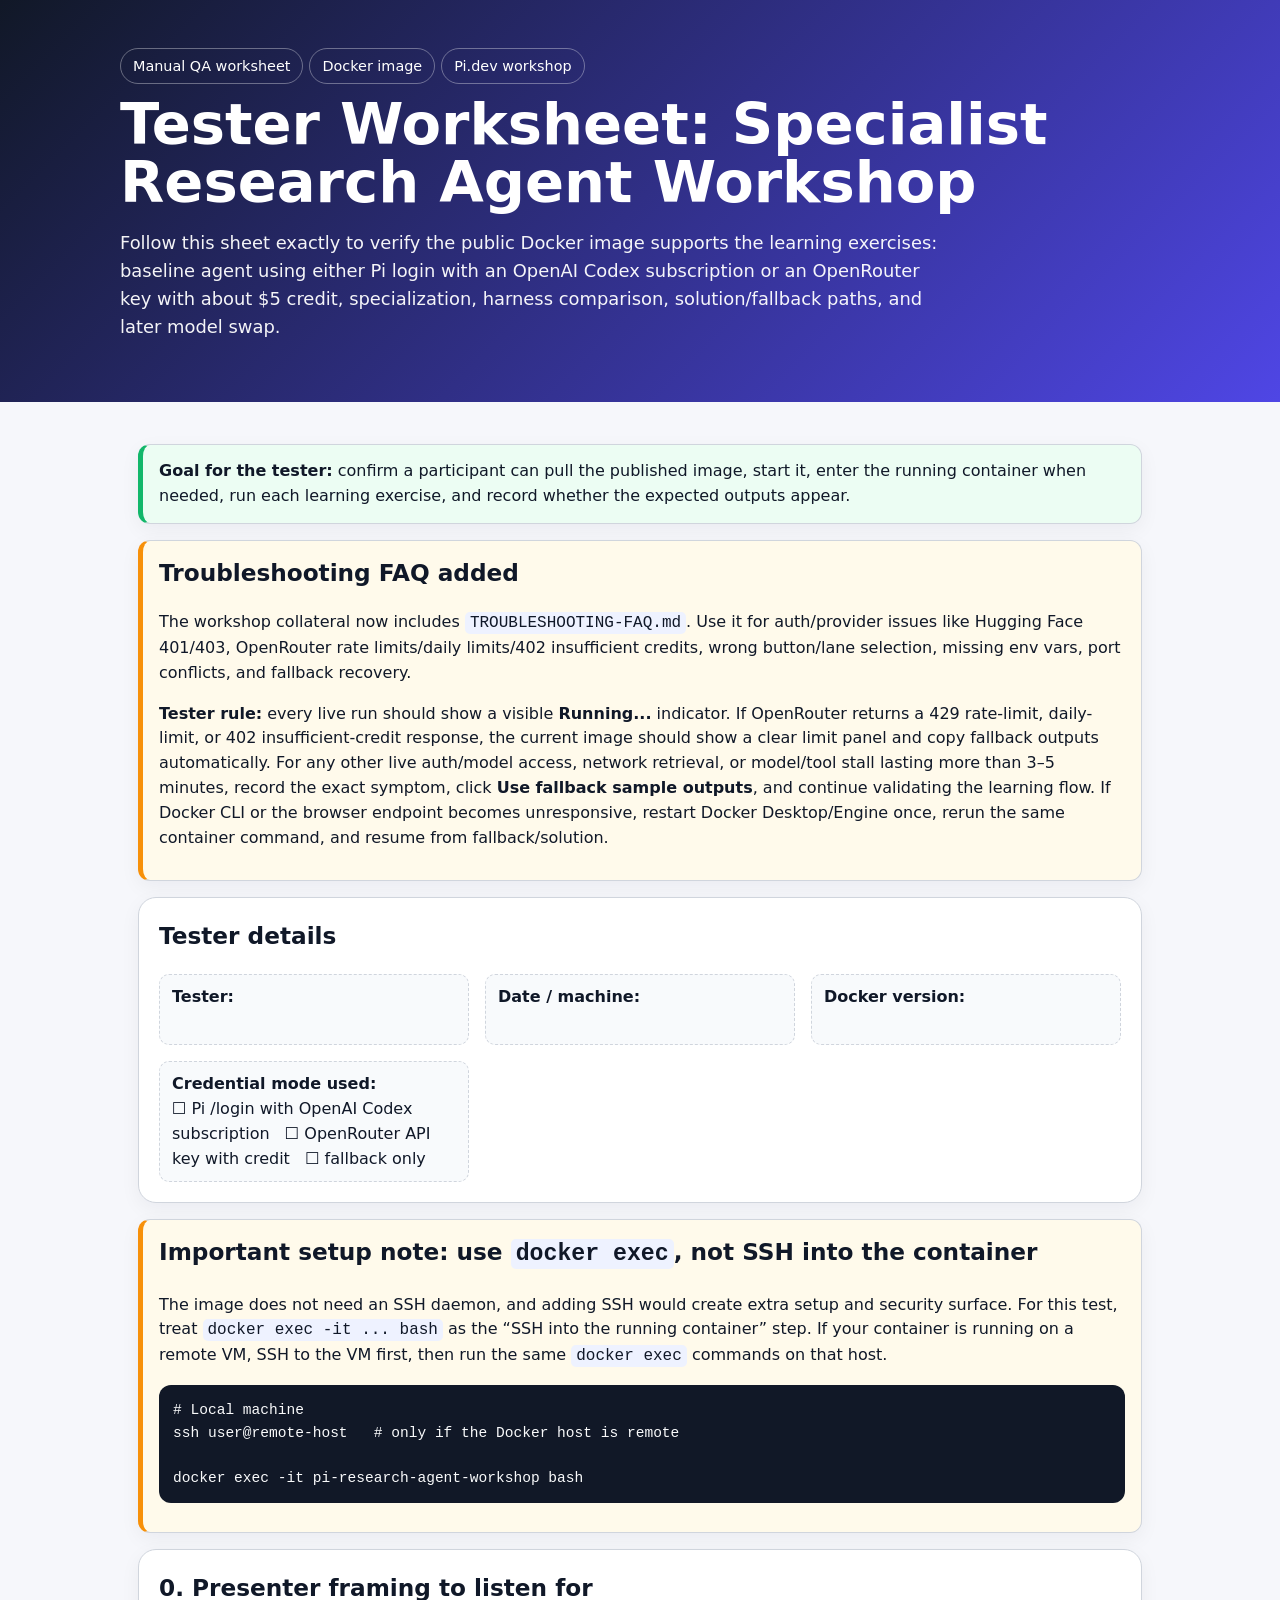
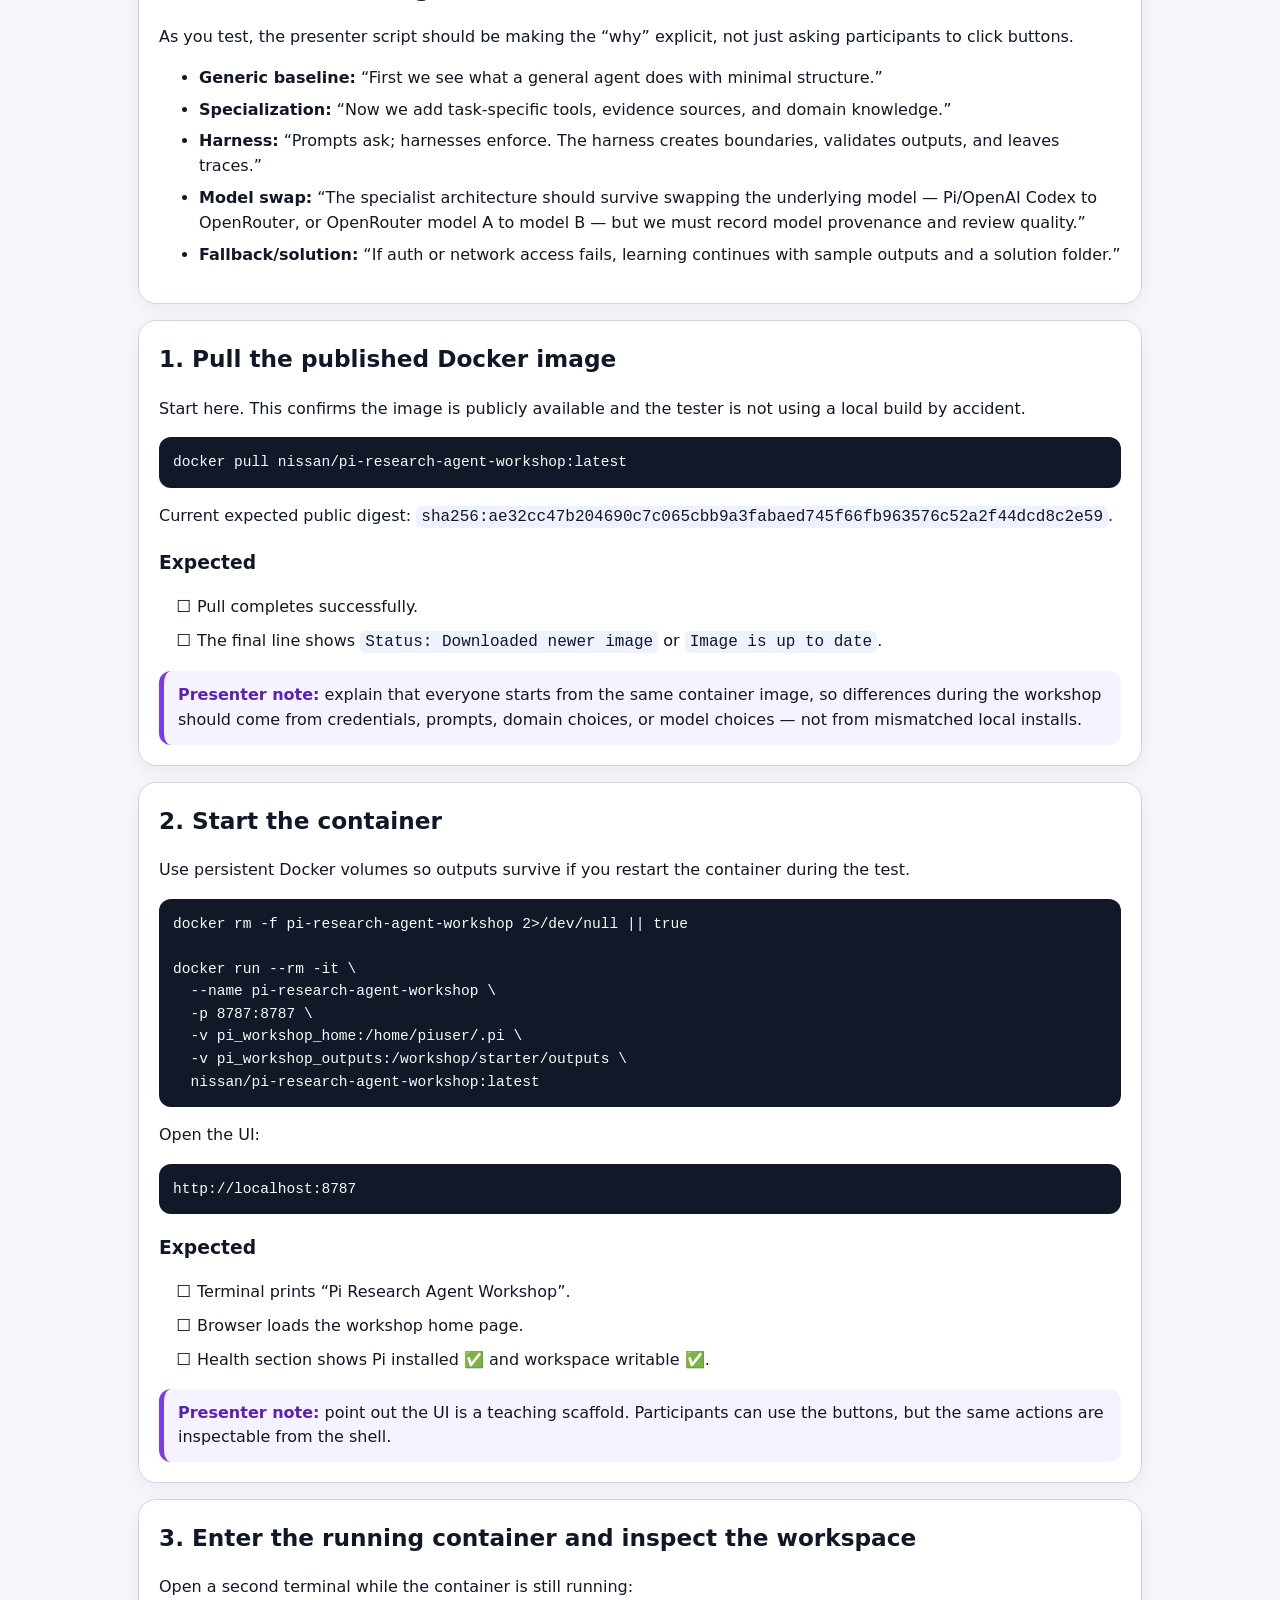
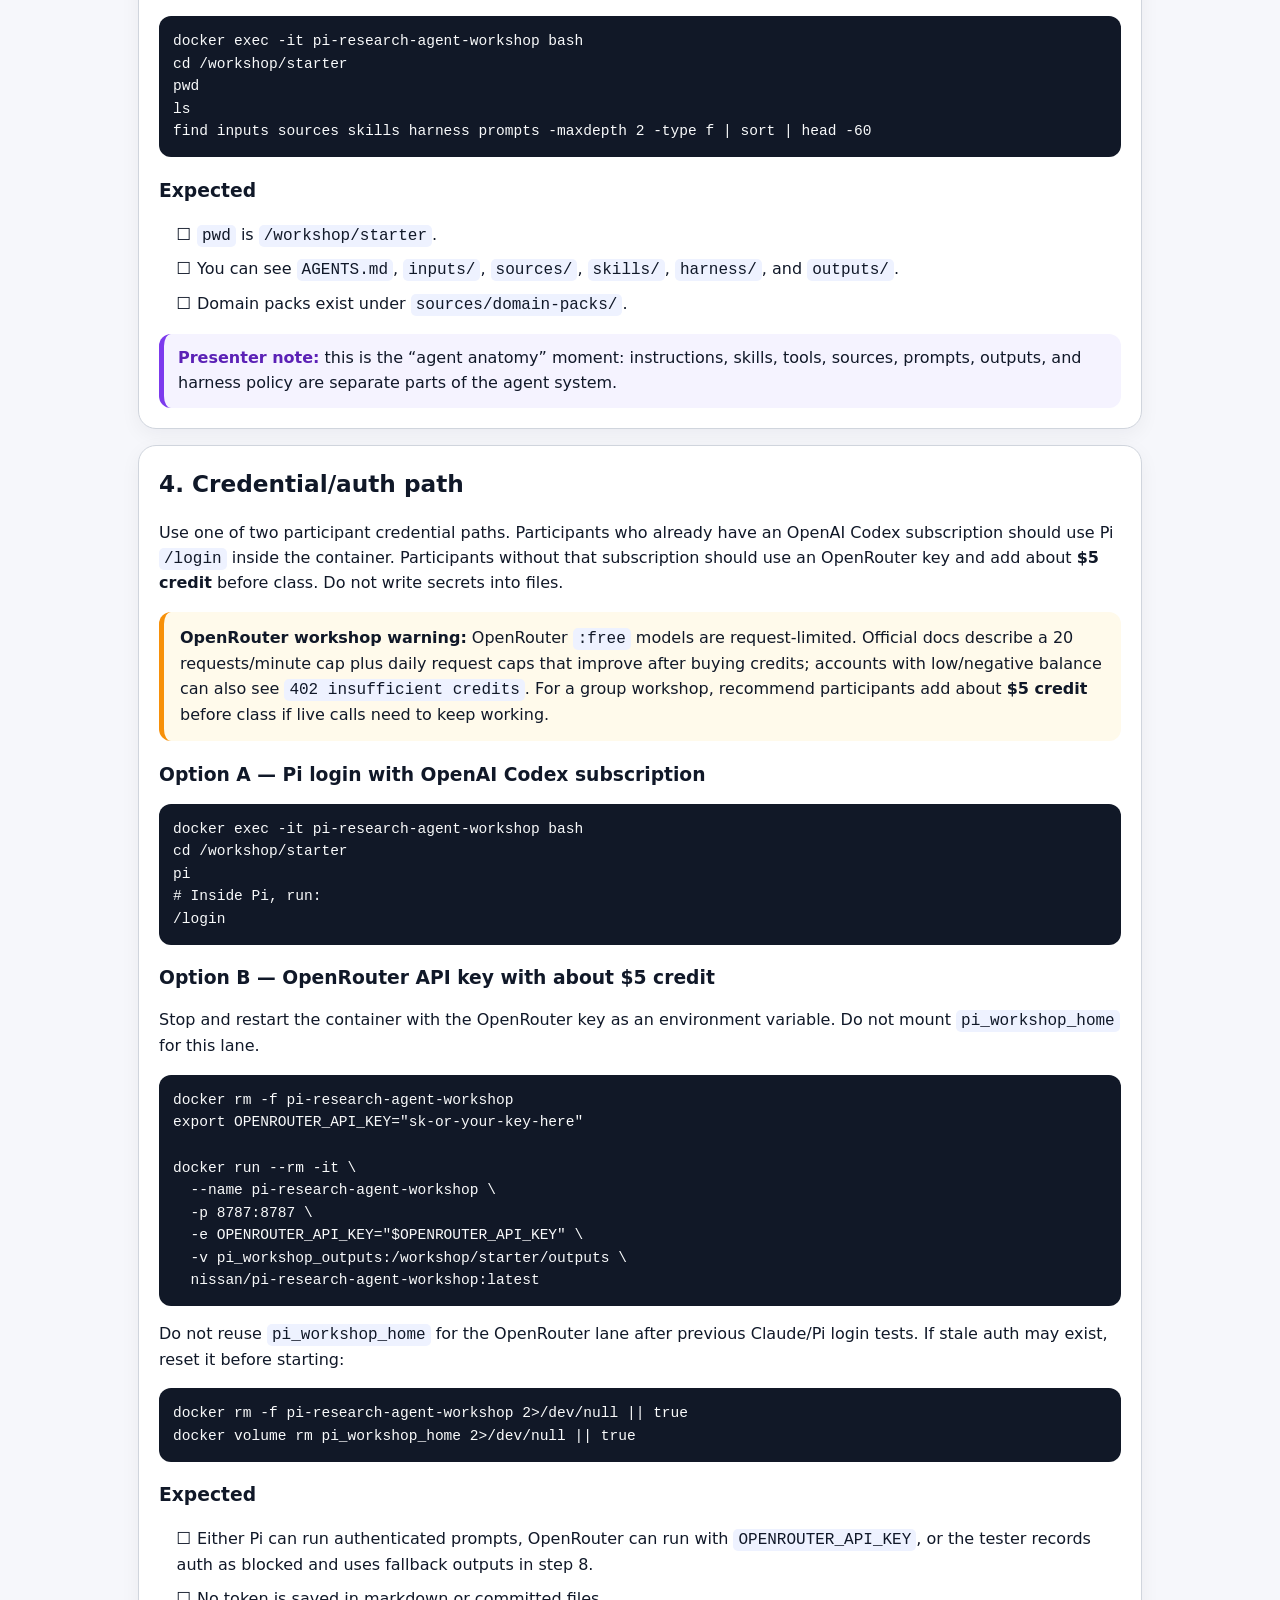
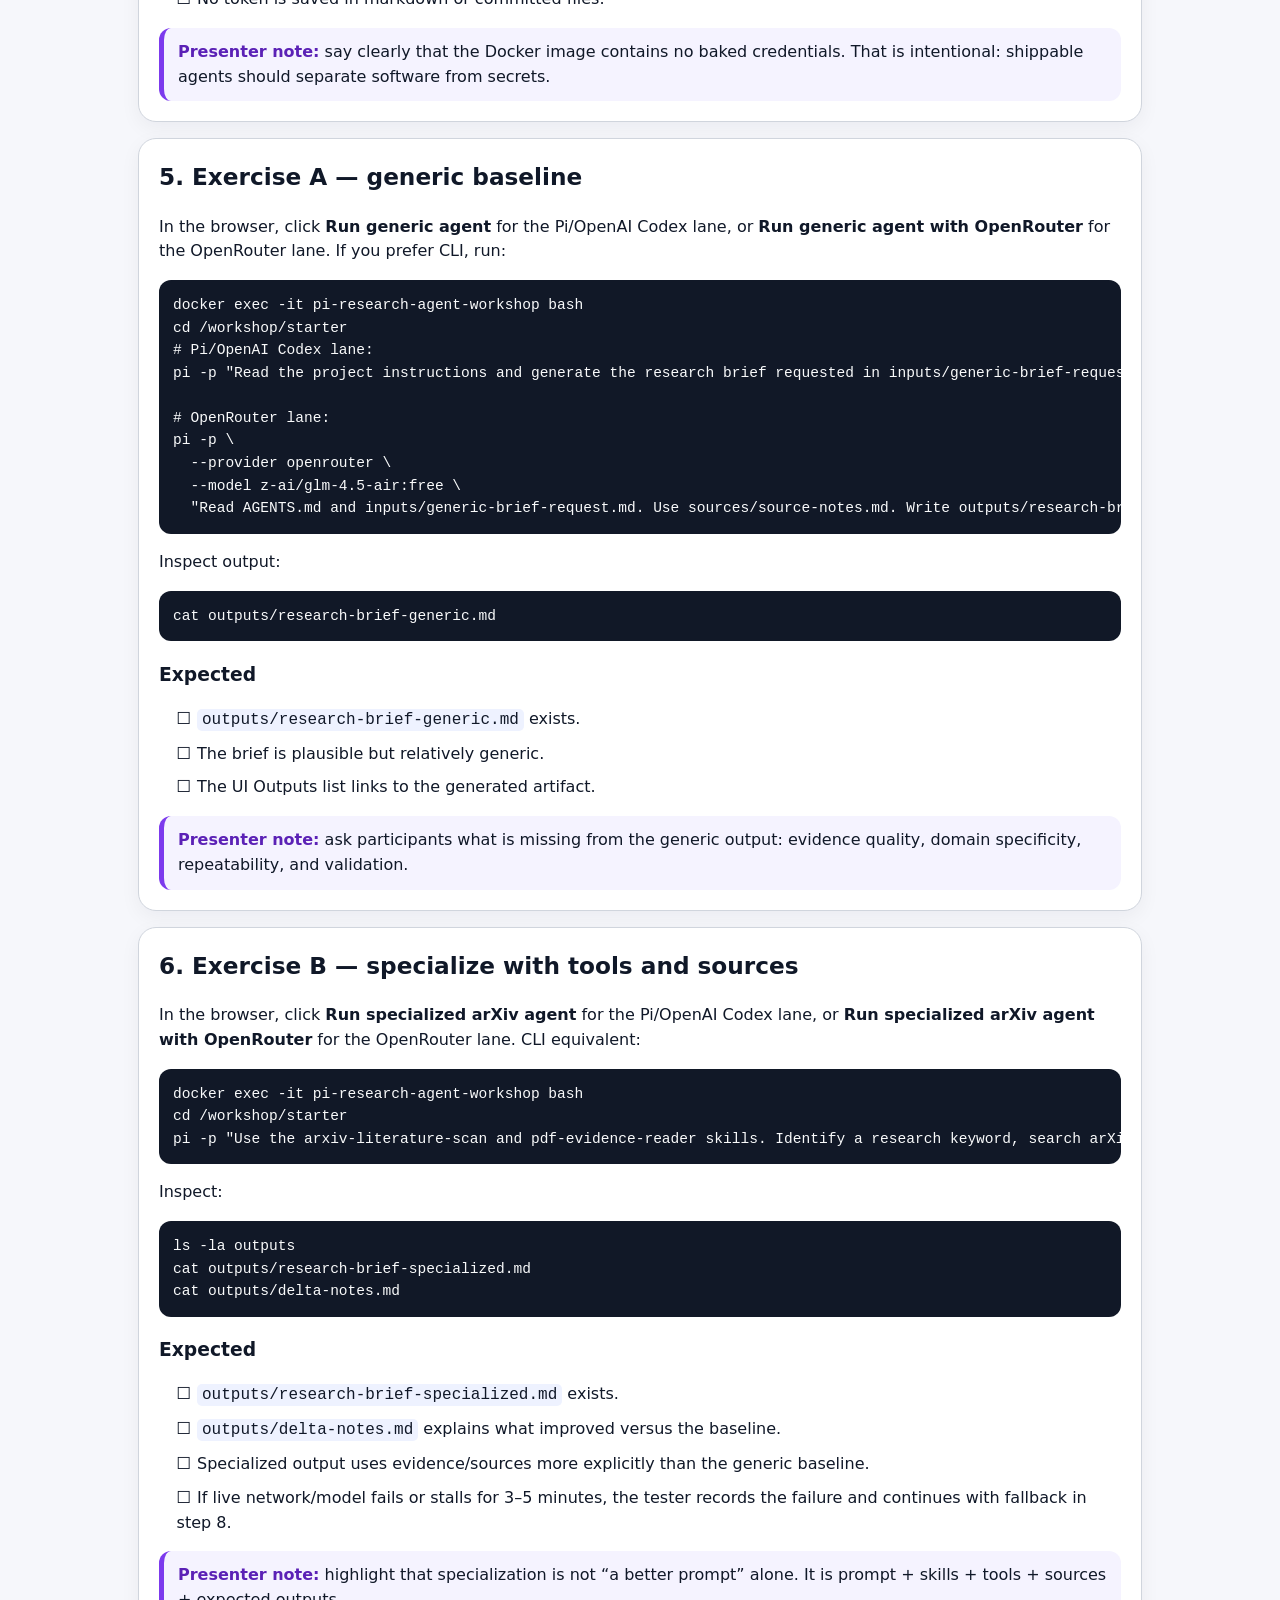
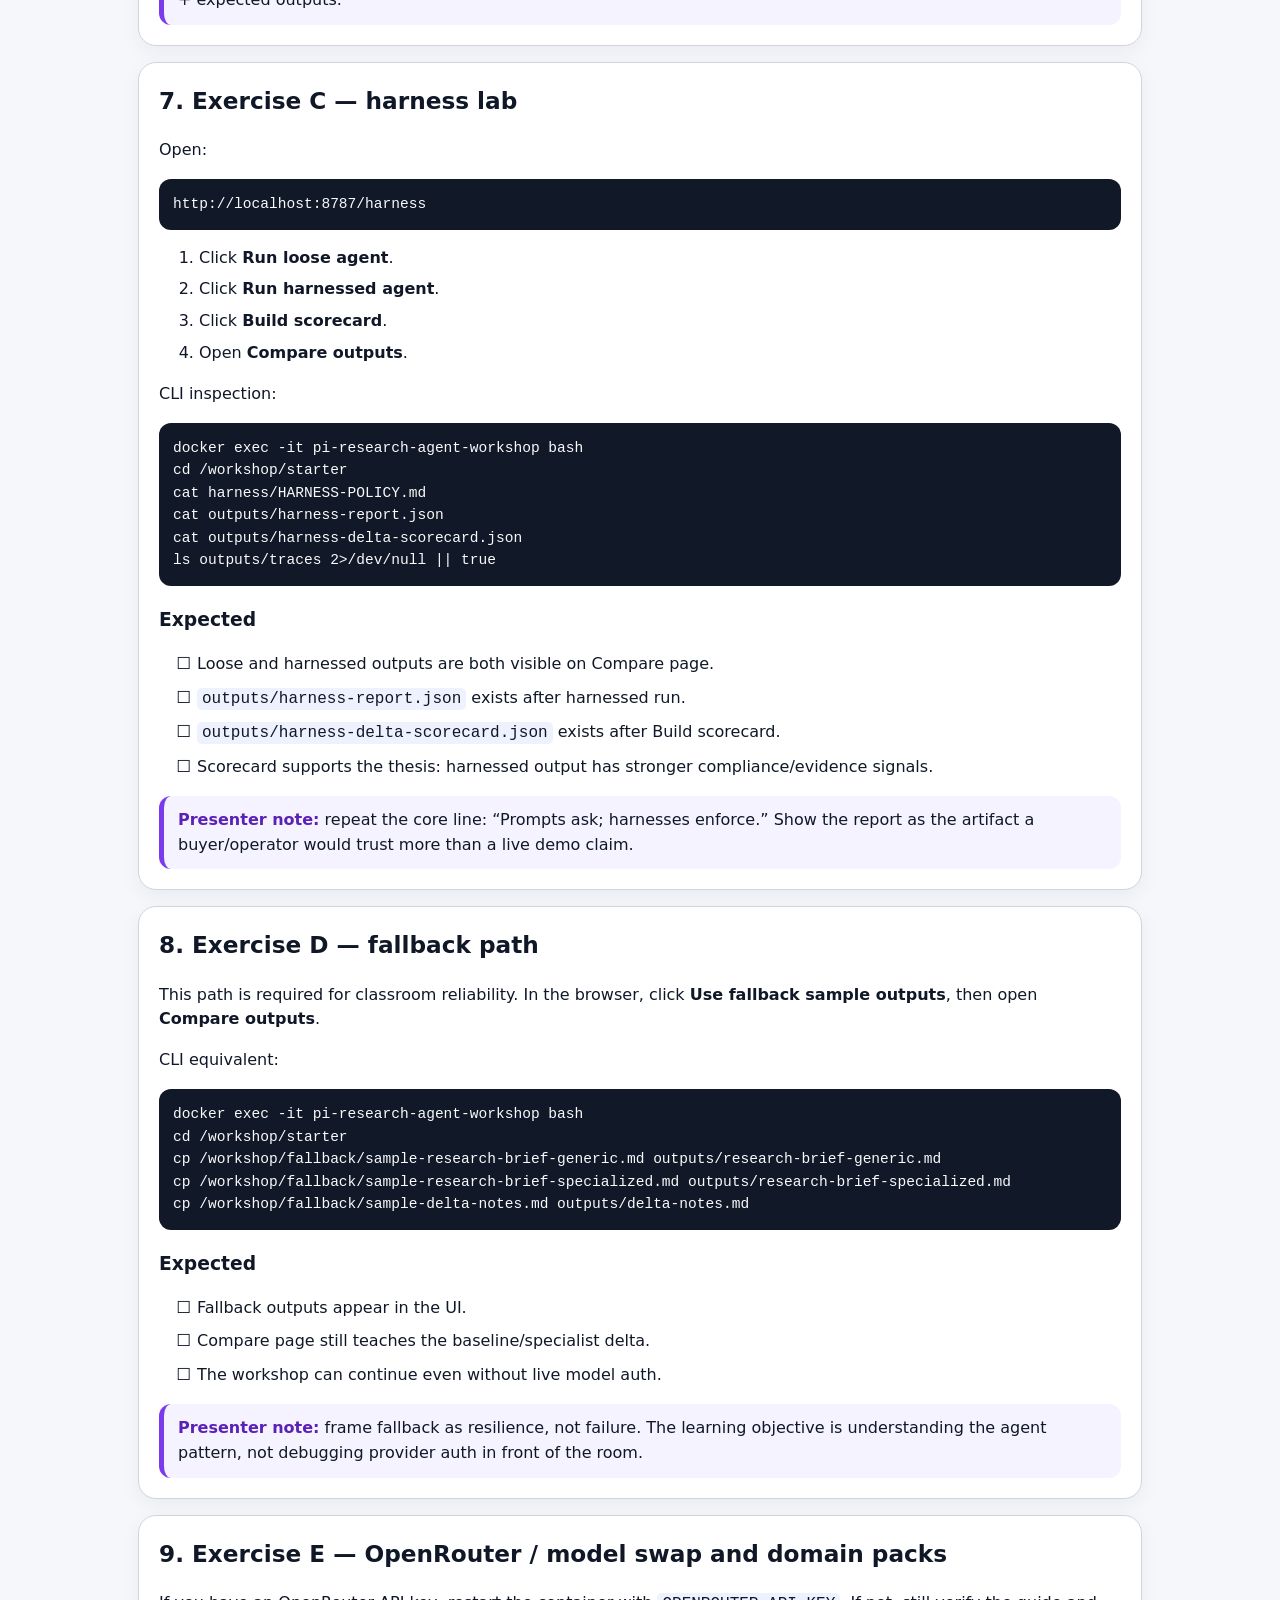
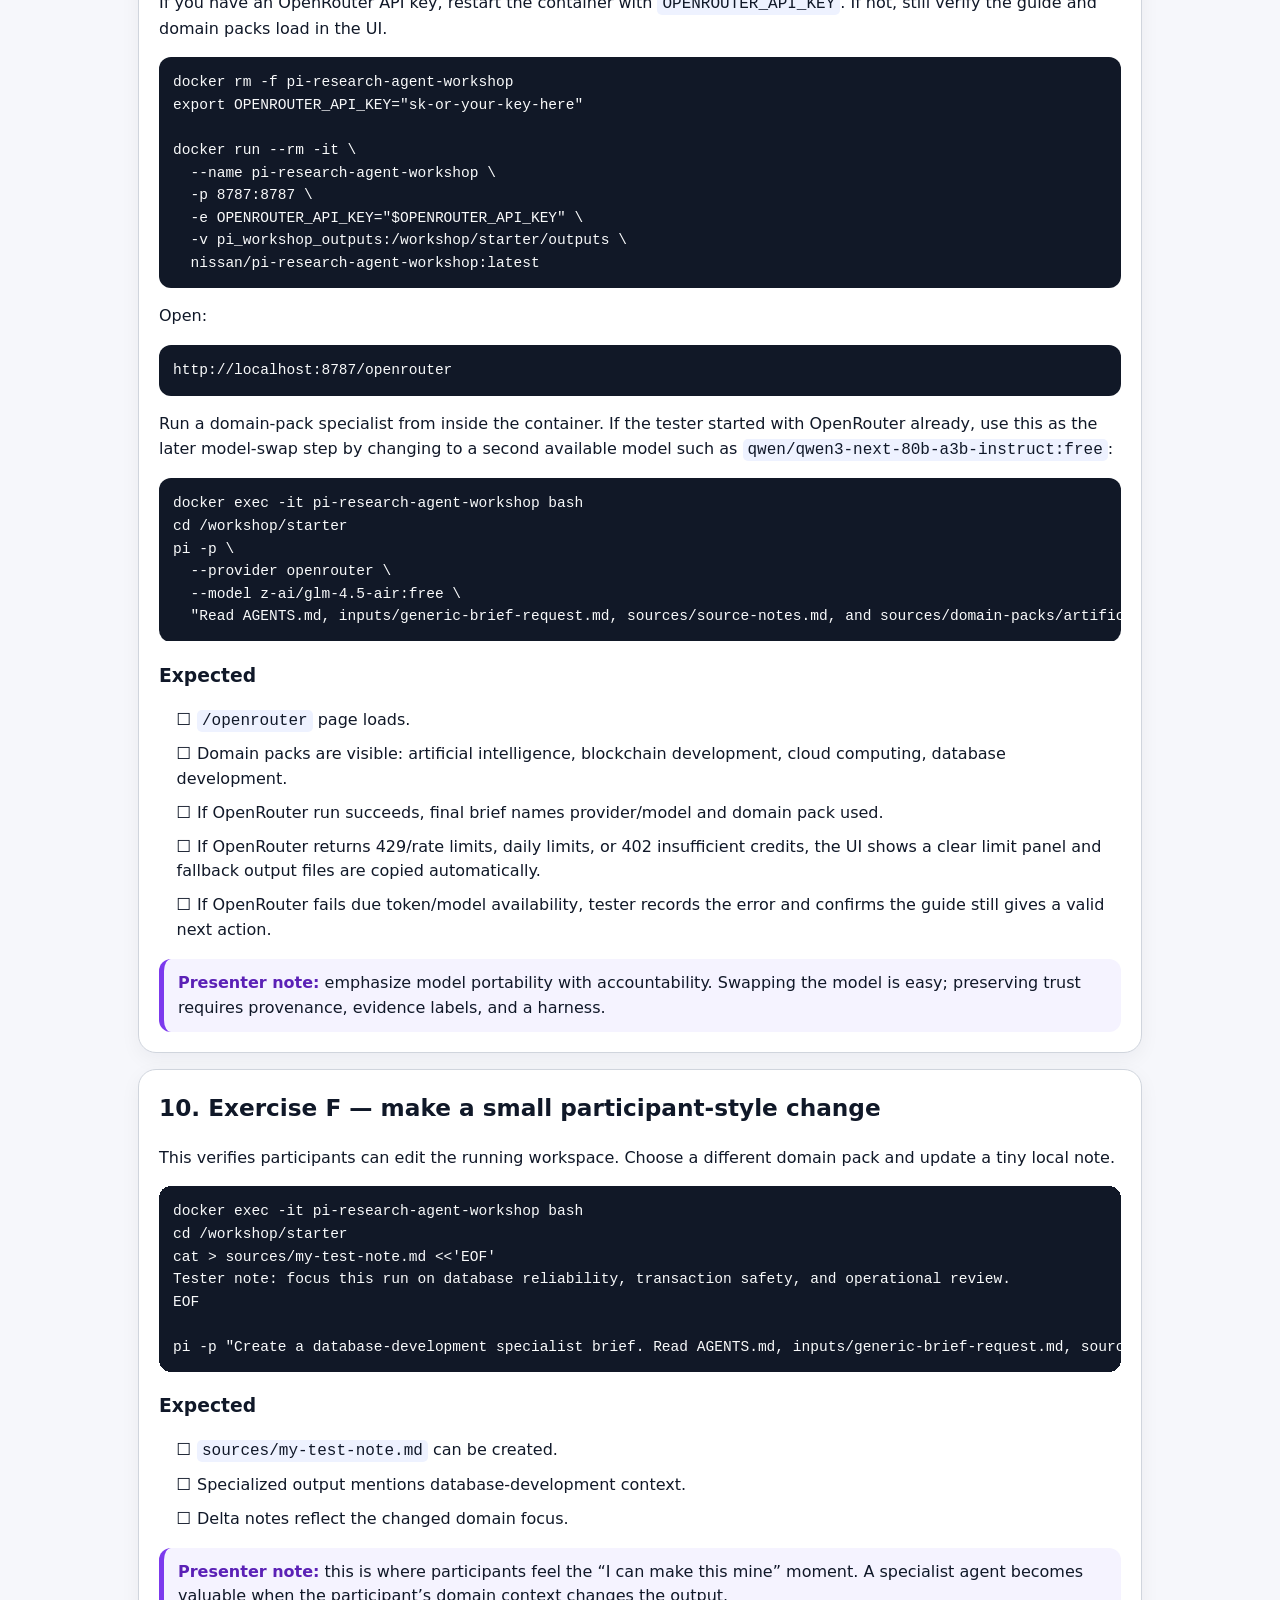
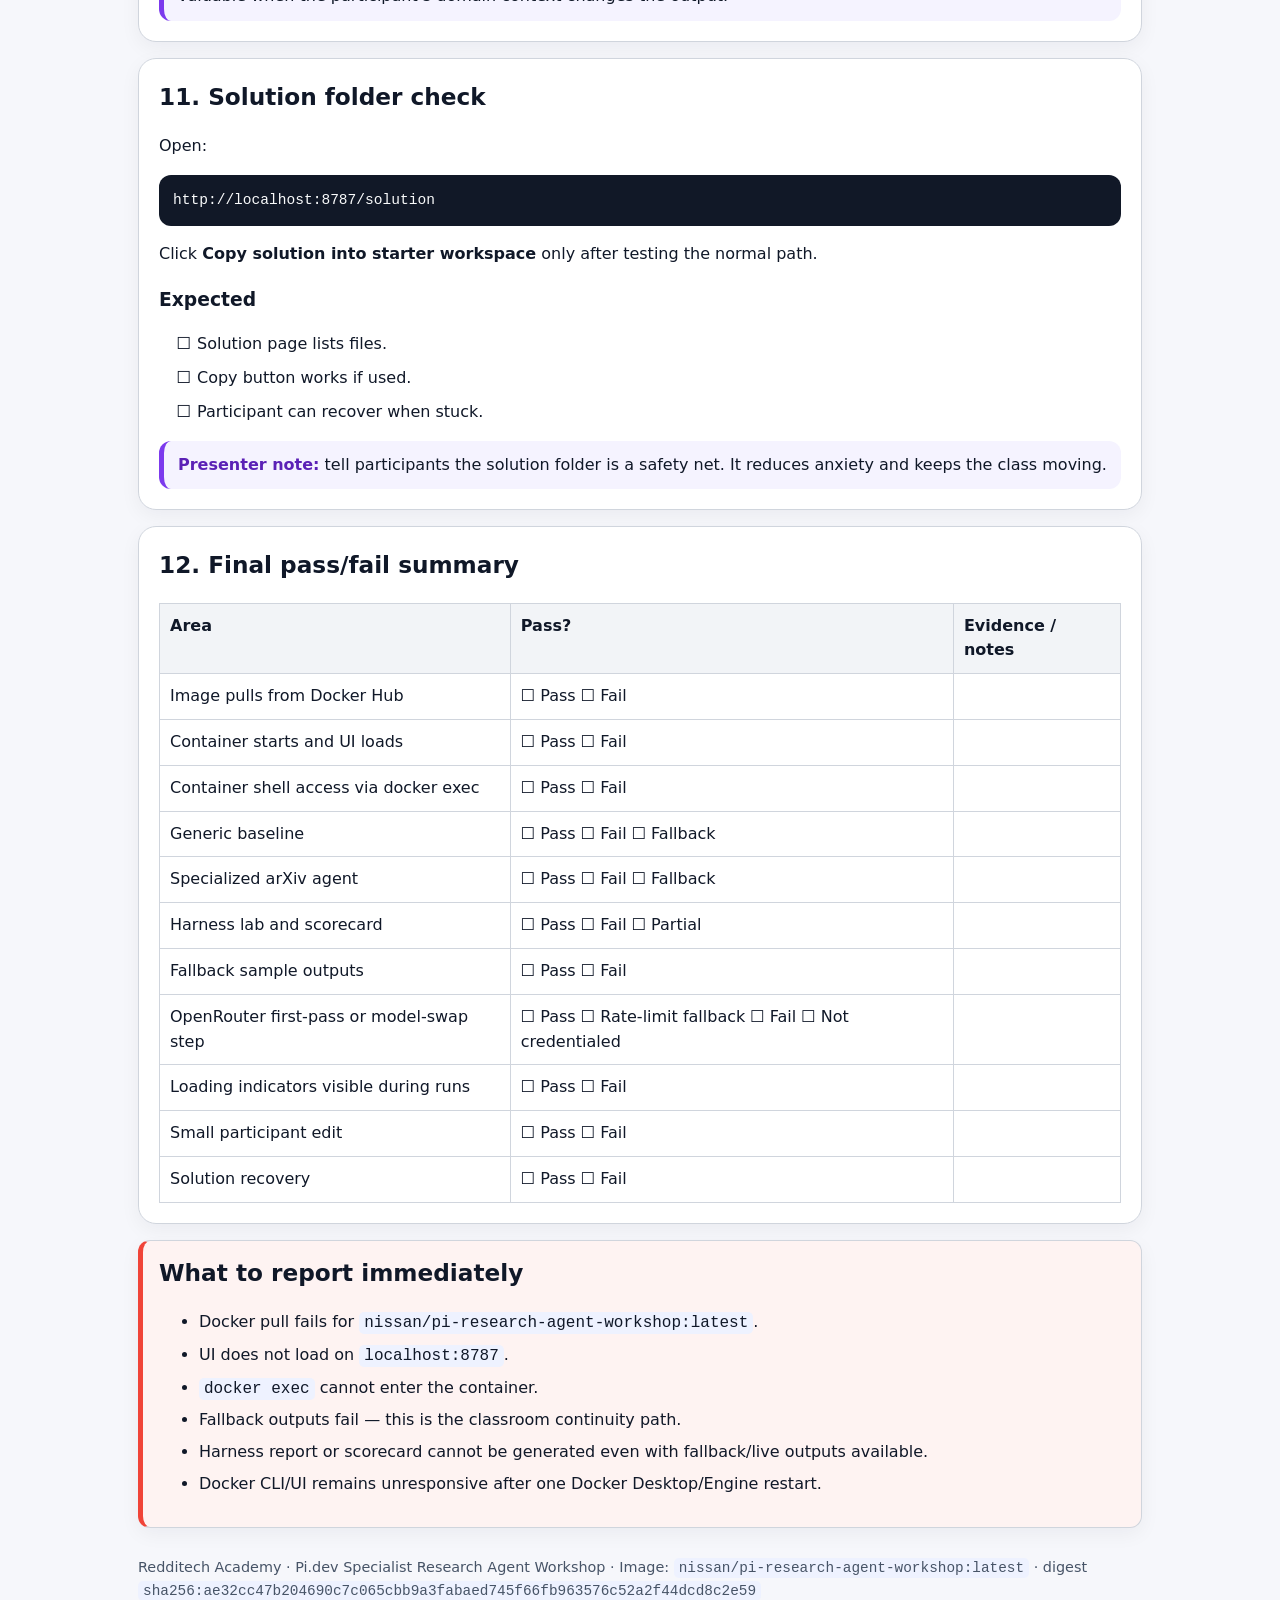
==== participant-tester-worksheet/index.html @ 81f3496f "Publish workshop participant kit" ====
<!doctype html>
<html lang="en">
<head>
  <meta charset="utf-8" />
  <meta name="viewport" content="width=device-width, initial-scale=1" />
  <title>Tester Worksheet — Pi Research Agent Workshop</title>
  <style>
    :root { --ink:#101828; --muted:#475467; --bg:#f6f7fb; --card:#fff; --line:#d0d5dd; --brand:#4f46e5; --ok:#067647; --warn:#b54708; --bad:#b42318; --code:#111827; }
    * { box-sizing:border-box; }
    body { margin:0; font-family:Inter, ui-sans-serif, system-ui, -apple-system, BlinkMacSystemFont, "Segoe UI", sans-serif; background:var(--bg); color:var(--ink); line-height:1.55; }
    header { background:linear-gradient(135deg,#111827,#4f46e5); color:white; padding:44px 22px; }
    header div { max-width:1040px; margin:0 auto; }
    main { max-width:1040px; margin:0 auto; padding:26px 18px 70px; }
    h1 { margin:0 0 10px; font-size:clamp(2rem,4.5vw,3.6rem); line-height:1; }
    h2 { margin-top:0; font-size:1.45rem; }
    h3 { margin-bottom:6px; }
    a { color:#3730a3; }
    .subtitle { max-width:820px; font-size:1.12rem; opacity:.95; }
    .pill { display:inline-block; border:1px solid rgba(255,255,255,.35); border-radius:999px; padding:6px 12px; margin:4px 6px 12px 0; font-size:.9rem; }
    .card { background:var(--card); border:1px solid var(--line); border-radius:18px; padding:20px; margin:16px 0; box-shadow:0 6px 20px rgba(16,24,40,.05); }
    .grid { display:grid; grid-template-columns:repeat(auto-fit,minmax(270px,1fr)); gap:16px; }
    .callout { border-left:5px solid var(--brand); background:#eef2ff; padding:14px 16px; border-radius:12px; }
    .warn { border-left-color:#f79009; background:#fffaeb; }
    .pass { border-left-color:#12b76a; background:#ecfdf3; }
    .fail { border-left-color:#f04438; background:#fef3f2; }
    pre { background:var(--code); color:#f9fafb; padding:14px; border-radius:12px; overflow-x:auto; font-size:.91rem; }
    code { font-family:ui-monospace, SFMono-Regular, Menlo, Consolas, monospace; background:#eef2ff; padding:2px 5px; border-radius:5px; }
    pre code { background:transparent; padding:0; }
    ol li, ul li { margin:7px 0; }
    table { width:100%; border-collapse:collapse; }
    th, td { border:1px solid var(--line); padding:10px; text-align:left; vertical-align:top; }
    th { background:#f2f4f7; }
    .small { color:var(--muted); font-size:.93rem; }
    .box { font-family:ui-monospace, SFMono-Regular, Menlo, Consolas, monospace; white-space:nowrap; }
    .checklist li { list-style:none; margin-left:-1.4em; }
    .checklist li::before { content:"☐ "; font-size:1.05em; }
    .presenter { border-left:5px solid #7c3aed; background:#f5f3ff; padding:12px 14px; border-radius:12px; margin-top:12px; }
    .presenter strong { color:#5b21b6; }
    .result { background:#f8fafc; border:1px dashed var(--line); padding:10px 12px; border-radius:10px; }
    .footer { color:var(--muted); font-size:.9rem; margin-top:28px; }
  </style>
</head>
<body>
<header><div>
  <span class="pill">Manual QA worksheet</span><span class="pill">Docker image</span><span class="pill">Pi.dev workshop</span>
  <h1>Tester Worksheet: Specialist Research Agent Workshop</h1>
  <p class="subtitle">Follow this sheet exactly to verify the public Docker image supports the learning exercises: baseline agent using either Pi login with an OpenAI Codex subscription or an OpenRouter key with about $5 credit, specialization, harness comparison, solution/fallback paths, and later model swap.</p>
</div></header>
<main>
  <section class="card callout pass">
    <strong>Goal for the tester:</strong> confirm a participant can pull the published image, start it, enter the running container when needed, run each learning exercise, and record whether the expected outputs appear.
  </section>


  <section class="card warn callout">
    <h2>Troubleshooting FAQ added</h2>
    <p>The workshop collateral now includes <code>TROUBLESHOOTING-FAQ.md</code>. Use it for auth/provider issues like Hugging Face 401/403, OpenRouter rate limits/daily limits/402 insufficient credits, wrong button/lane selection, missing env vars, port conflicts, and fallback recovery.</p>
    <p><strong>Tester rule:</strong> every live run should show a visible <strong>Running...</strong> indicator. If OpenRouter returns a 429 rate-limit, daily-limit, or 402 insufficient-credit response, the current image should show a clear limit panel and copy fallback outputs automatically. For any other live auth/model access, network retrieval, or model/tool stall lasting more than 3–5 minutes, record the exact symptom, click <strong>Use fallback sample outputs</strong>, and continue validating the learning flow. If Docker CLI or the browser endpoint becomes unresponsive, restart Docker Desktop/Engine once, rerun the same container command, and resume from fallback/solution.</p>
  </section>

  <section class="card">
    <h2>Tester details</h2>
    <div class="grid">
      <div class="result"><strong>Tester:</strong><br><br></div>
      <div class="result"><strong>Date / machine:</strong><br><br></div>
      <div class="result"><strong>Docker version:</strong><br><br></div>
      <div class="result"><strong>Credential mode used:</strong><br>☐ Pi /login with OpenAI Codex subscription &nbsp; ☐ OpenRouter API key with credit &nbsp; ☐ fallback only</div>
    </div>
  </section>

  <section class="card warn callout">
    <h2>Important setup note: use <code>docker exec</code>, not SSH into the container</h2>
    <p>The image does not need an SSH daemon, and adding SSH would create extra setup and security surface. For this test, treat <code>docker exec -it ... bash</code> as the “SSH into the running container” step. If your container is running on a remote VM, SSH to the VM first, then run the same <code>docker exec</code> commands on that host.</p>
    <pre><code># Local machine
ssh user@remote-host   # only if the Docker host is remote

docker exec -it pi-research-agent-workshop bash</code></pre>
  </section>

  <section class="card">
    <h2>0. Presenter framing to listen for</h2>
    <p>As you test, the presenter script should be making the “why” explicit, not just asking participants to click buttons.</p>
    <ul>
      <li><strong>Generic baseline:</strong> “First we see what a general agent does with minimal structure.”</li>
      <li><strong>Specialization:</strong> “Now we add task-specific tools, evidence sources, and domain knowledge.”</li>
      <li><strong>Harness:</strong> “Prompts ask; harnesses enforce. The harness creates boundaries, validates outputs, and leaves traces.”</li>
      <li><strong>Model swap:</strong> “The specialist architecture should survive swapping the underlying model — Pi/OpenAI Codex to OpenRouter, or OpenRouter model A to model B — but we must record model provenance and review quality.”</li>
      <li><strong>Fallback/solution:</strong> “If auth or network access fails, learning continues with sample outputs and a solution folder.”</li>
    </ul>
  </section>

  <section class="card">
    <h2>1. Pull the published Docker image</h2>
    <p>Start here. This confirms the image is publicly available and the tester is not using a local build by accident.</p>
    <pre><code>docker pull nissan/pi-research-agent-workshop:latest</code></pre>
    <p>Current expected public digest: <code>sha256:ae32cc47b204690c7c065cbb9a3fabaed745f66fb963576c52a2f44dcd8c2e59</code>.</p>
    <h3>Expected</h3>
    <ul class="checklist"><li>Pull completes successfully.</li><li>The final line shows <code>Status: Downloaded newer image</code> or <code>Image is up to date</code>.</li></ul>
    <div class="presenter"><strong>Presenter note:</strong> explain that everyone starts from the same container image, so differences during the workshop should come from credentials, prompts, domain choices, or model choices — not from mismatched local installs.</div>
  </section>

  <section class="card">
    <h2>2. Start the container</h2>
    <p>Use persistent Docker volumes so outputs survive if you restart the container during the test.</p>
    <pre><code>docker rm -f pi-research-agent-workshop 2>/dev/null || true

docker run --rm -it \
  --name pi-research-agent-workshop \
  -p 8787:8787 \
  -v pi_workshop_home:/home/piuser/.pi \
  -v pi_workshop_outputs:/workshop/starter/outputs \
  nissan/pi-research-agent-workshop:latest</code></pre>
    <p>Open the UI:</p>
    <pre><code>http://localhost:8787</code></pre>
    <h3>Expected</h3>
    <ul class="checklist"><li>Terminal prints “Pi Research Agent Workshop”.</li><li>Browser loads the workshop home page.</li><li>Health section shows Pi installed ✅ and workspace writable ✅.</li></ul>
    <div class="presenter"><strong>Presenter note:</strong> point out the UI is a teaching scaffold. Participants can use the buttons, but the same actions are inspectable from the shell.</div>
  </section>

  <section class="card">
    <h2>3. Enter the running container and inspect the workspace</h2>
    <p>Open a second terminal while the container is still running:</p>
    <pre><code>docker exec -it pi-research-agent-workshop bash
cd /workshop/starter
pwd
ls
find inputs sources skills harness prompts -maxdepth 2 -type f | sort | head -60</code></pre>
    <h3>Expected</h3>
    <ul class="checklist"><li><code>pwd</code> is <code>/workshop/starter</code>.</li><li>You can see <code>AGENTS.md</code>, <code>inputs/</code>, <code>sources/</code>, <code>skills/</code>, <code>harness/</code>, and <code>outputs/</code>.</li><li>Domain packs exist under <code>sources/domain-packs/</code>.</li></ul>
    <div class="presenter"><strong>Presenter note:</strong> this is the “agent anatomy” moment: instructions, skills, tools, sources, prompts, outputs, and harness policy are separate parts of the agent system.</div>
  </section>

  <section class="card">
    <h2>4. Credential/auth path</h2>
    <p>Use one of two participant credential paths. Participants who already have an OpenAI Codex subscription should use Pi <code>/login</code> inside the container. Participants without that subscription should use an OpenRouter key and add about <strong>$5 credit</strong> before class. Do not write secrets into files.</p>
    <div class="callout warn"><strong>OpenRouter workshop warning:</strong> OpenRouter <code>:free</code> models are request-limited. Official docs describe a 20 requests/minute cap plus daily request caps that improve after buying credits; accounts with low/negative balance can also see <code>402 insufficient credits</code>. For a group workshop, recommend participants add about <strong>$5 credit</strong> before class if live calls need to keep working.</div>
    <h3>Option A — Pi login with OpenAI Codex subscription</h3>
    <pre><code>docker exec -it pi-research-agent-workshop bash
cd /workshop/starter
pi
# Inside Pi, run:
/login</code></pre>
    <h3>Option B — OpenRouter API key with about $5 credit</h3>
    <p>Stop and restart the container with the OpenRouter key as an environment variable. Do not mount <code>pi_workshop_home</code> for this lane.</p>
    <pre><code>docker rm -f pi-research-agent-workshop
export OPENROUTER_API_KEY="sk-or-your-key-here"

docker run --rm -it \
  --name pi-research-agent-workshop \
  -p 8787:8787 \
  -e OPENROUTER_API_KEY="$OPENROUTER_API_KEY" \
  -v pi_workshop_outputs:/workshop/starter/outputs \
  nissan/pi-research-agent-workshop:latest</code></pre>
    <p>Do not reuse <code>pi_workshop_home</code> for the OpenRouter lane after previous Claude/Pi login tests. If stale auth may exist, reset it before starting:</p>
    <pre><code>docker rm -f pi-research-agent-workshop 2>/dev/null || true
docker volume rm pi_workshop_home 2>/dev/null || true</code></pre>
    <h3>Expected</h3>
    <ul class="checklist"><li>Either Pi can run authenticated prompts, OpenRouter can run with <code>OPENROUTER_API_KEY</code>, or the tester records auth as blocked and uses fallback outputs in step 8.</li><li>No token is saved in markdown or committed files.</li></ul>
    <div class="presenter"><strong>Presenter note:</strong> say clearly that the Docker image contains no baked credentials. That is intentional: shippable agents should separate software from secrets.</div>
  </section>

  <section class="card">
    <h2>5. Exercise A — generic baseline</h2>
    <p>In the browser, click <strong>Run generic agent</strong> for the Pi/OpenAI Codex lane, or <strong>Run generic agent with OpenRouter</strong> for the OpenRouter lane. If you prefer CLI, run:</p>
    <pre><code>docker exec -it pi-research-agent-workshop bash
cd /workshop/starter
# Pi/OpenAI Codex lane:
pi -p "Read the project instructions and generate the research brief requested in inputs/generic-brief-request.md. Use sources/source-notes.md. Write the result to outputs/research-brief-generic.md."

# OpenRouter lane:
pi -p \
  --provider openrouter \
  --model z-ai/glm-4.5-air:free \
  "Read AGENTS.md and inputs/generic-brief-request.md. Use sources/source-notes.md. Write outputs/research-brief-generic.md. Include provider/model used, source notes used, limitations, and open questions."</code></pre>
    <p>Inspect output:</p>
    <pre><code>cat outputs/research-brief-generic.md</code></pre>
    <h3>Expected</h3>
    <ul class="checklist"><li><code>outputs/research-brief-generic.md</code> exists.</li><li>The brief is plausible but relatively generic.</li><li>The UI Outputs list links to the generated artifact.</li></ul>
    <div class="presenter"><strong>Presenter note:</strong> ask participants what is missing from the generic output: evidence quality, domain specificity, repeatability, and validation.</div>
  </section>

  <section class="card">
    <h2>6. Exercise B — specialize with tools and sources</h2>
    <p>In the browser, click <strong>Run specialized arXiv agent</strong> for the Pi/OpenAI Codex lane, or <strong>Run specialized arXiv agent with OpenRouter</strong> for the OpenRouter lane. CLI equivalent:</p>
    <pre><code>docker exec -it pi-research-agent-workshop bash
cd /workshop/starter
pi -p "Use the arxiv-literature-scan and pdf-evidence-reader skills. Identify a research keyword, search arXiv, rank results, read the best PDF if available, then write outputs/arxiv-ranked-results.json, outputs/pdf-evidence-notes.md, outputs/research-brief-specialized.md and outputs/delta-notes.md."</code></pre>
    <p>Inspect:</p>
    <pre><code>ls -la outputs
cat outputs/research-brief-specialized.md
cat outputs/delta-notes.md</code></pre>
    <h3>Expected</h3>
    <ul class="checklist"><li><code>outputs/research-brief-specialized.md</code> exists.</li><li><code>outputs/delta-notes.md</code> explains what improved versus the baseline.</li><li>Specialized output uses evidence/sources more explicitly than the generic baseline.</li><li>If live network/model fails or stalls for 3–5 minutes, the tester records the failure and continues with fallback in step 8.</li></ul>
    <div class="presenter"><strong>Presenter note:</strong> highlight that specialization is not “a better prompt” alone. It is prompt + skills + tools + sources + expected outputs.</div>
  </section>

  <section class="card">
    <h2>7. Exercise C — harness lab</h2>
    <p>Open:</p>
    <pre><code>http://localhost:8787/harness</code></pre>
    <ol>
      <li>Click <strong>Run loose agent</strong>.</li>
      <li>Click <strong>Run harnessed agent</strong>.</li>
      <li>Click <strong>Build scorecard</strong>.</li>
      <li>Open <strong>Compare outputs</strong>.</li>
    </ol>
    <p>CLI inspection:</p>
    <pre><code>docker exec -it pi-research-agent-workshop bash
cd /workshop/starter
cat harness/HARNESS-POLICY.md
cat outputs/harness-report.json
cat outputs/harness-delta-scorecard.json
ls outputs/traces 2>/dev/null || true</code></pre>
    <h3>Expected</h3>
    <ul class="checklist"><li>Loose and harnessed outputs are both visible on Compare page.</li><li><code>outputs/harness-report.json</code> exists after harnessed run.</li><li><code>outputs/harness-delta-scorecard.json</code> exists after Build scorecard.</li><li>Scorecard supports the thesis: harnessed output has stronger compliance/evidence signals.</li></ul>
    <div class="presenter"><strong>Presenter note:</strong> repeat the core line: “Prompts ask; harnesses enforce.” Show the report as the artifact a buyer/operator would trust more than a live demo claim.</div>
  </section>

  <section class="card">
    <h2>8. Exercise D — fallback path</h2>
    <p>This path is required for classroom reliability. In the browser, click <strong>Use fallback sample outputs</strong>, then open <strong>Compare outputs</strong>.</p>
    <p>CLI equivalent:</p>
    <pre><code>docker exec -it pi-research-agent-workshop bash
cd /workshop/starter
cp /workshop/fallback/sample-research-brief-generic.md outputs/research-brief-generic.md
cp /workshop/fallback/sample-research-brief-specialized.md outputs/research-brief-specialized.md
cp /workshop/fallback/sample-delta-notes.md outputs/delta-notes.md</code></pre>
    <h3>Expected</h3>
    <ul class="checklist"><li>Fallback outputs appear in the UI.</li><li>Compare page still teaches the baseline/specialist delta.</li><li>The workshop can continue even without live model auth.</li></ul>
    <div class="presenter"><strong>Presenter note:</strong> frame fallback as resilience, not failure. The learning objective is understanding the agent pattern, not debugging provider auth in front of the room.</div>
  </section>

  <section class="card">
    <h2>9. Exercise E — OpenRouter / model swap and domain packs</h2>
    <p>If you have an OpenRouter API key, restart the container with <code>OPENROUTER_API_KEY</code>. If not, still verify the guide and domain packs load in the UI.</p>
    <pre><code>docker rm -f pi-research-agent-workshop
export OPENROUTER_API_KEY="sk-or-your-key-here"

docker run --rm -it \
  --name pi-research-agent-workshop \
  -p 8787:8787 \
  -e OPENROUTER_API_KEY="$OPENROUTER_API_KEY" \
  -v pi_workshop_outputs:/workshop/starter/outputs \
  nissan/pi-research-agent-workshop:latest</code></pre>
    <p>Open:</p>
    <pre><code>http://localhost:8787/openrouter</code></pre>
    <p>Run a domain-pack specialist from inside the container. If the tester started with OpenRouter already, use this as the later model-swap step by changing to a second available model such as <code>qwen/qwen3-next-80b-a3b-instruct:free</code>:</p>
    <pre><code>docker exec -it pi-research-agent-workshop bash
cd /workshop/starter
pi -p \
  --provider openrouter \
  --model z-ai/glm-4.5-air:free \
  "Read AGENTS.md, inputs/generic-brief-request.md, sources/source-notes.md, and sources/domain-packs/artificial-intelligence.md. Write outputs/research-brief-specialized.md and outputs/delta-notes.md. Include provider/model used, domain pack used, evidence labels, risks, recommended next action, and open questions. Run the harness check before completion."</code></pre>
    <h3>Expected</h3>
    <ul class="checklist"><li><code>/openrouter</code> page loads.</li><li>Domain packs are visible: artificial intelligence, blockchain development, cloud computing, database development.</li><li>If OpenRouter run succeeds, final brief names provider/model and domain pack used.</li><li>If OpenRouter returns 429/rate limits, daily limits, or 402 insufficient credits, the UI shows a clear limit panel and fallback output files are copied automatically.</li><li>If OpenRouter fails due token/model availability, tester records the error and confirms the guide still gives a valid next action.</li></ul>
    <div class="presenter"><strong>Presenter note:</strong> emphasize model portability with accountability. Swapping the model is easy; preserving trust requires provenance, evidence labels, and a harness.</div>
  </section>

  <section class="card">
    <h2>10. Exercise F — make a small participant-style change</h2>
    <p>This verifies participants can edit the running workspace. Choose a different domain pack and update a tiny local note.</p>
    <pre><code>docker exec -it pi-research-agent-workshop bash
cd /workshop/starter
cat > sources/my-test-note.md <<'EOF'
Tester note: focus this run on database reliability, transaction safety, and operational review.
EOF

pi -p "Create a database-development specialist brief. Read AGENTS.md, inputs/generic-brief-request.md, sources/source-notes.md, sources/my-test-note.md, and sources/domain-packs/database-development.md. Use the domain pack's evidence checklist and output additions. Write outputs/research-brief-specialized.md and outputs/delta-notes.md. Run the harness check."</code></pre>
    <h3>Expected</h3>
    <ul class="checklist"><li><code>sources/my-test-note.md</code> can be created.</li><li>Specialized output mentions database-development context.</li><li>Delta notes reflect the changed domain focus.</li></ul>
    <div class="presenter"><strong>Presenter note:</strong> this is where participants feel the “I can make this mine” moment. A specialist agent becomes valuable when the participant’s domain context changes the output.</div>
  </section>

  <section class="card">
    <h2>11. Solution folder check</h2>
    <p>Open:</p>
    <pre><code>http://localhost:8787/solution</code></pre>
    <p>Click <strong>Copy solution into starter workspace</strong> only after testing the normal path.</p>
    <h3>Expected</h3>
    <ul class="checklist"><li>Solution page lists files.</li><li>Copy button works if used.</li><li>Participant can recover when stuck.</li></ul>
    <div class="presenter"><strong>Presenter note:</strong> tell participants the solution folder is a safety net. It reduces anxiety and keeps the class moving.</div>
  </section>

  <section class="card">
    <h2>12. Final pass/fail summary</h2>
    <table>
      <thead><tr><th>Area</th><th>Pass?</th><th>Evidence / notes</th></tr></thead>
      <tbody>
        <tr><td>Image pulls from Docker Hub</td><td>☐ Pass ☐ Fail</td><td></td></tr>
        <tr><td>Container starts and UI loads</td><td>☐ Pass ☐ Fail</td><td></td></tr>
        <tr><td>Container shell access via docker exec</td><td>☐ Pass ☐ Fail</td><td></td></tr>
        <tr><td>Generic baseline</td><td>☐ Pass ☐ Fail ☐ Fallback</td><td></td></tr>
        <tr><td>Specialized arXiv agent</td><td>☐ Pass ☐ Fail ☐ Fallback</td><td></td></tr>
        <tr><td>Harness lab and scorecard</td><td>☐ Pass ☐ Fail ☐ Partial</td><td></td></tr>
        <tr><td>Fallback sample outputs</td><td>☐ Pass ☐ Fail</td><td></td></tr>
        <tr><td>OpenRouter first-pass or model-swap step</td><td>☐ Pass ☐ Rate-limit fallback ☐ Fail ☐ Not credentialed</td><td></td></tr>
        <tr><td>Loading indicators visible during runs</td><td>☐ Pass ☐ Fail</td><td></td></tr>
        <tr><td>Small participant edit</td><td>☐ Pass ☐ Fail</td><td></td></tr>
        <tr><td>Solution recovery</td><td>☐ Pass ☐ Fail</td><td></td></tr>
      </tbody>
    </table>
  </section>

  <section class="card fail callout">
    <h2>What to report immediately</h2>
    <ul>
      <li>Docker pull fails for <code>nissan/pi-research-agent-workshop:latest</code>.</li>
      <li>UI does not load on <code>localhost:8787</code>.</li>
      <li><code>docker exec</code> cannot enter the container.</li>
      <li>Fallback outputs fail — this is the classroom continuity path.</li>
      <li>Harness report or scorecard cannot be generated even with fallback/live outputs available.</li>
      <li>Docker CLI/UI remains unresponsive after one Docker Desktop/Engine restart.</li>
    </ul>
  </section>

  <p class="footer">Redditech Academy · Pi.dev Specialist Research Agent Workshop · Image: <code>nissan/pi-research-agent-workshop:latest</code> · digest <code>sha256:ae32cc47b204690c7c065cbb9a3fabaed745f66fb963576c52a2f44dcd8c2e59</code></p>
</main>
</body>
</html>
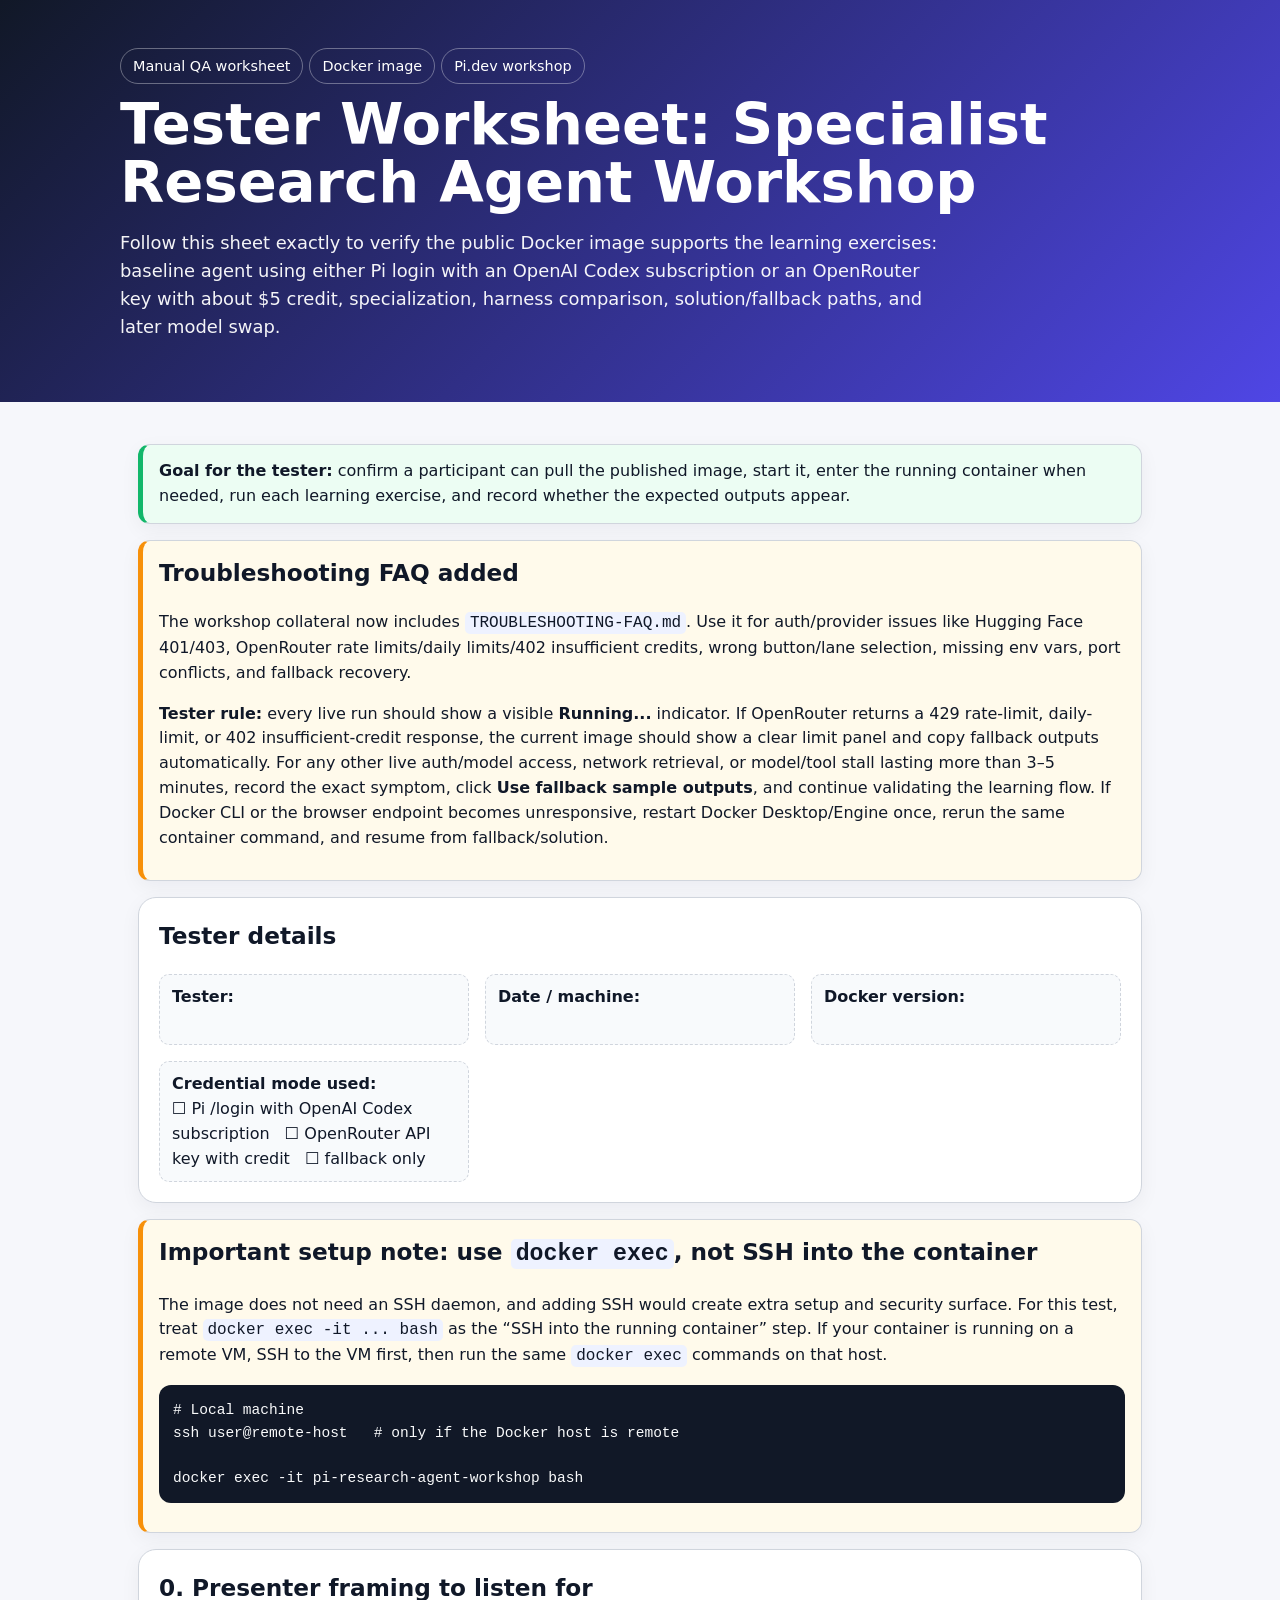
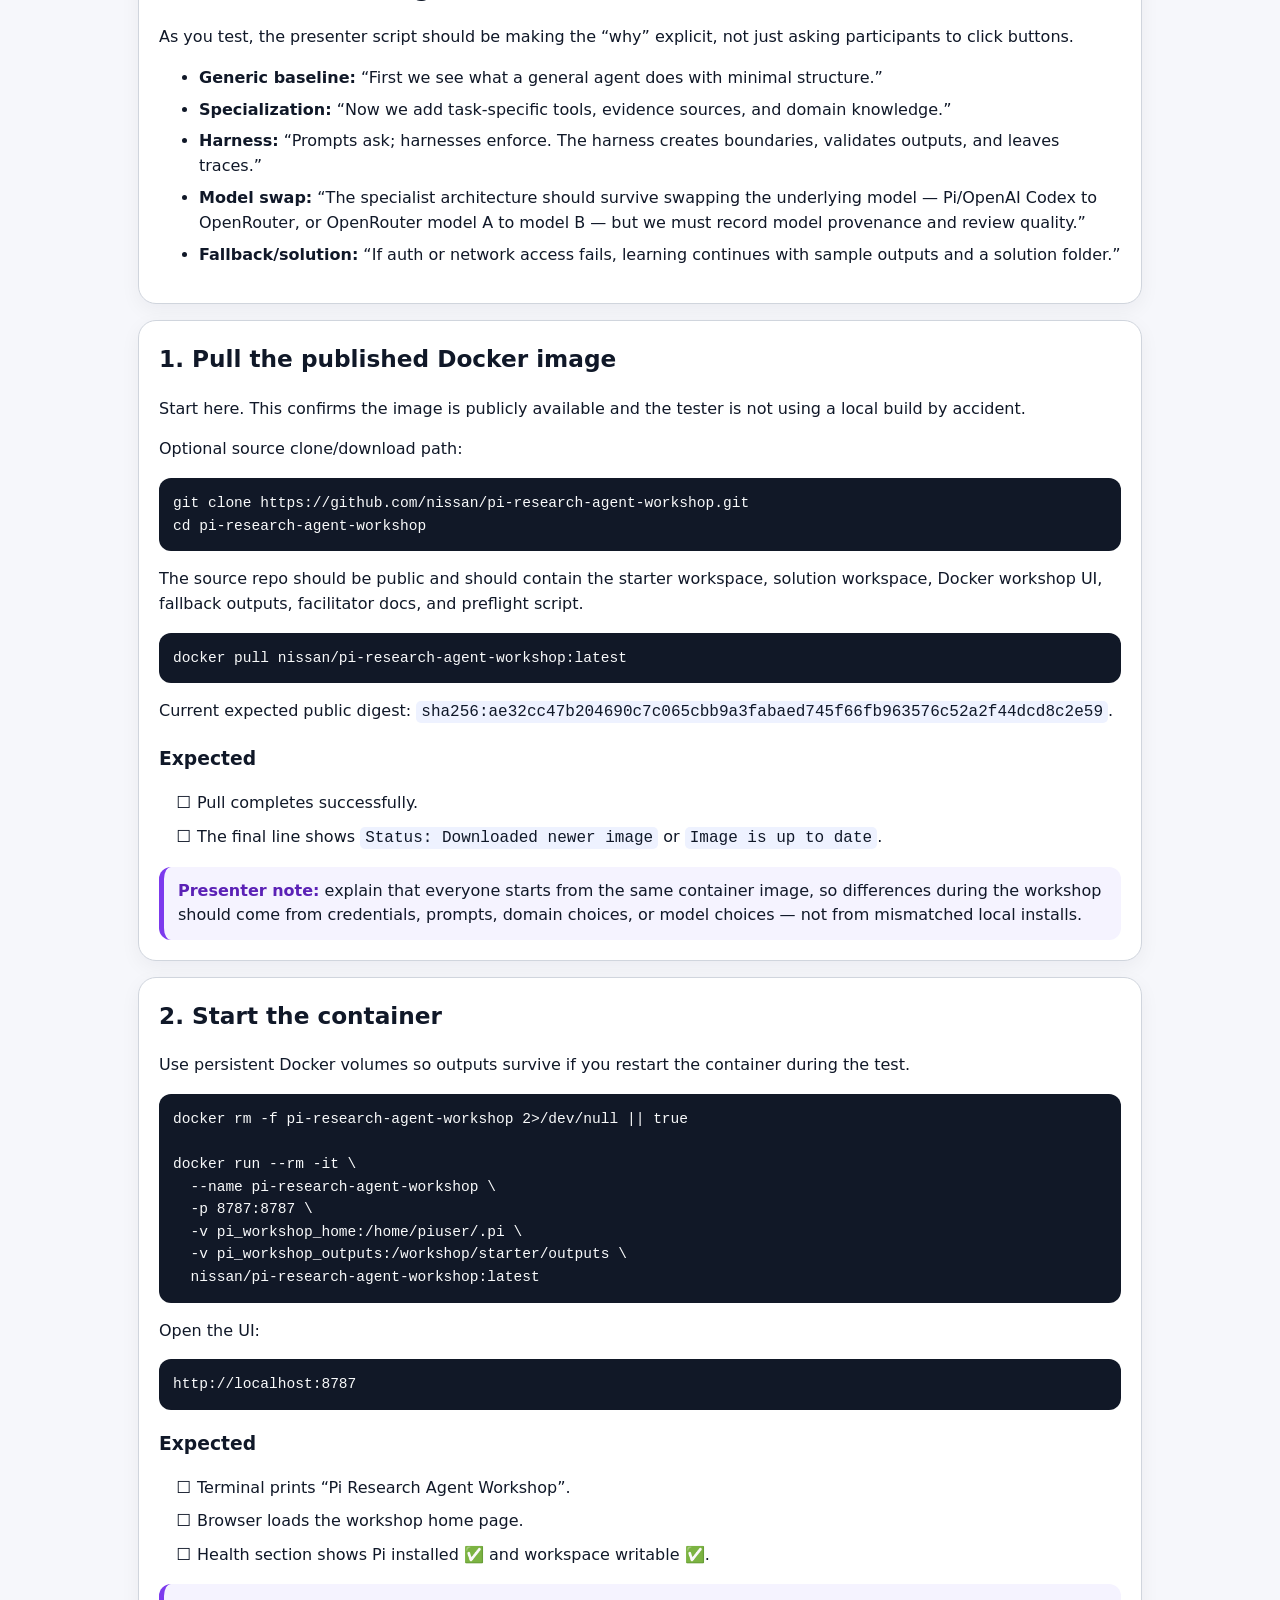
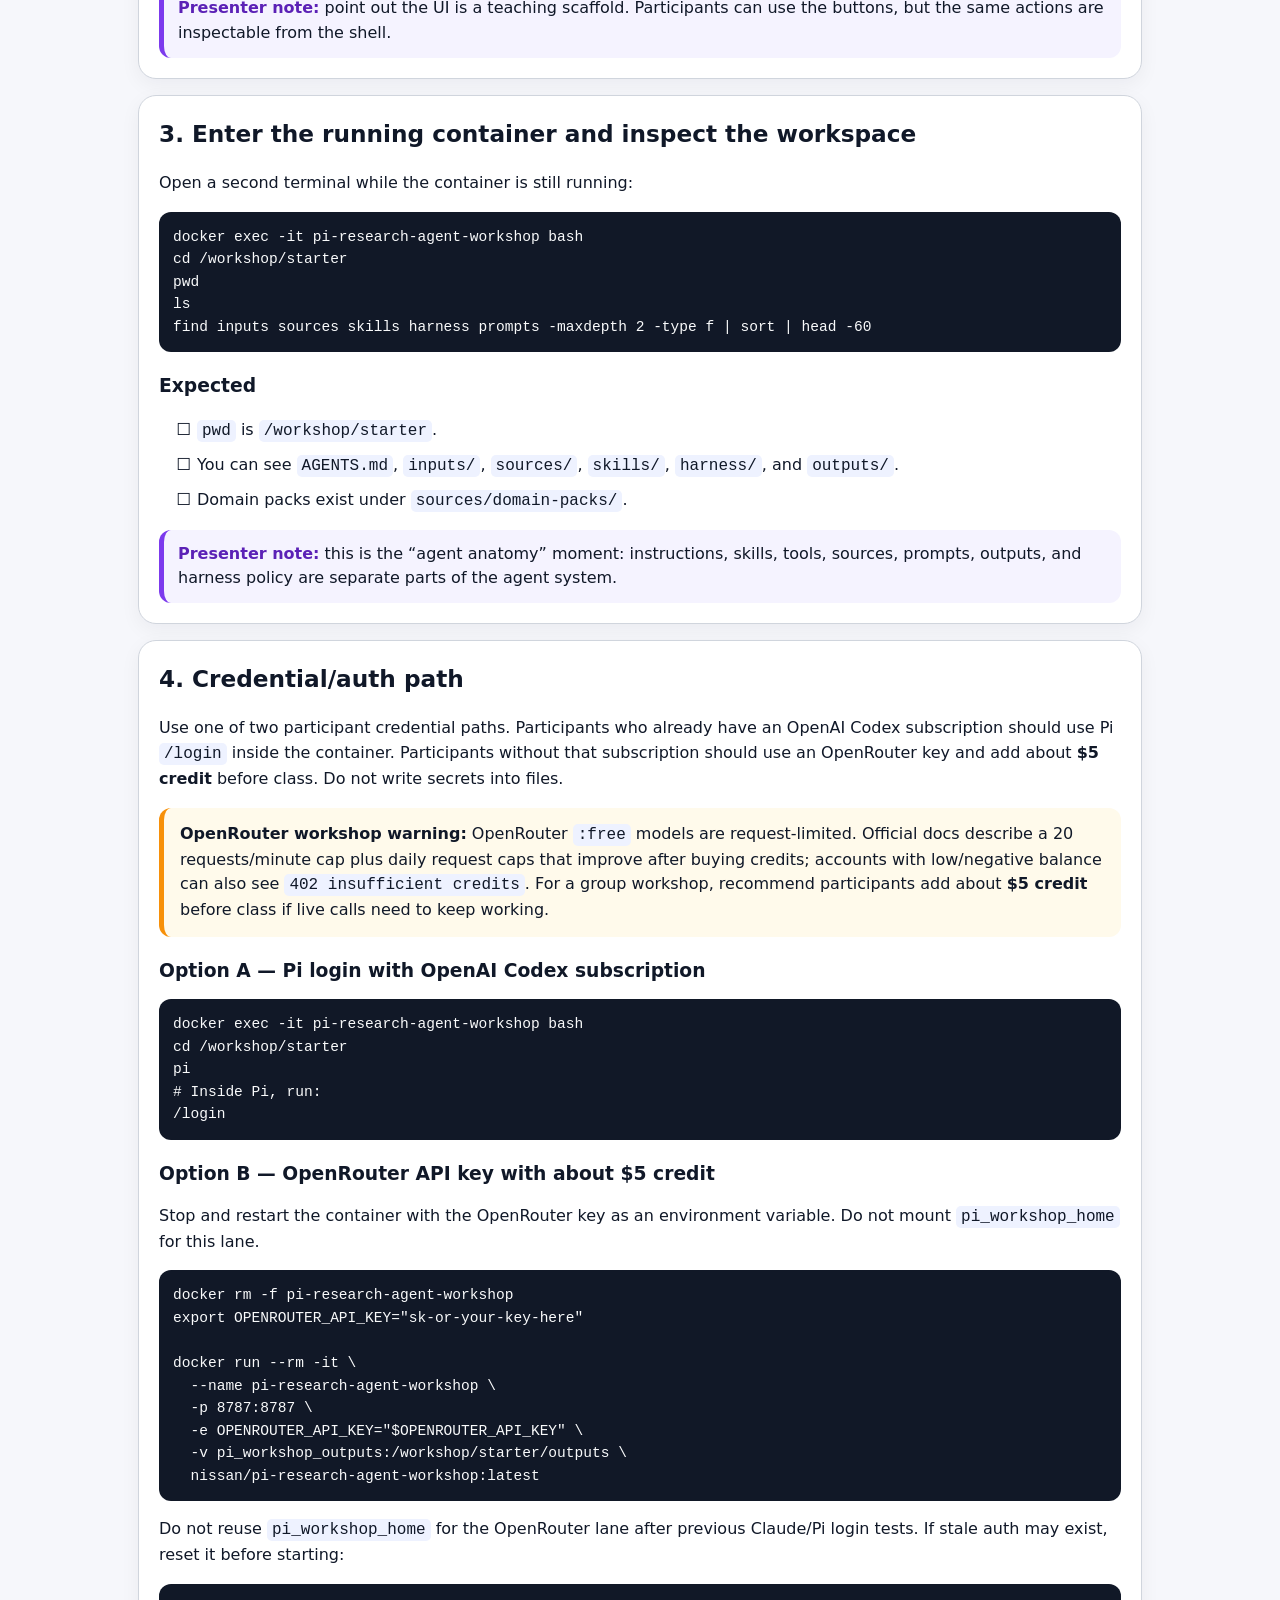
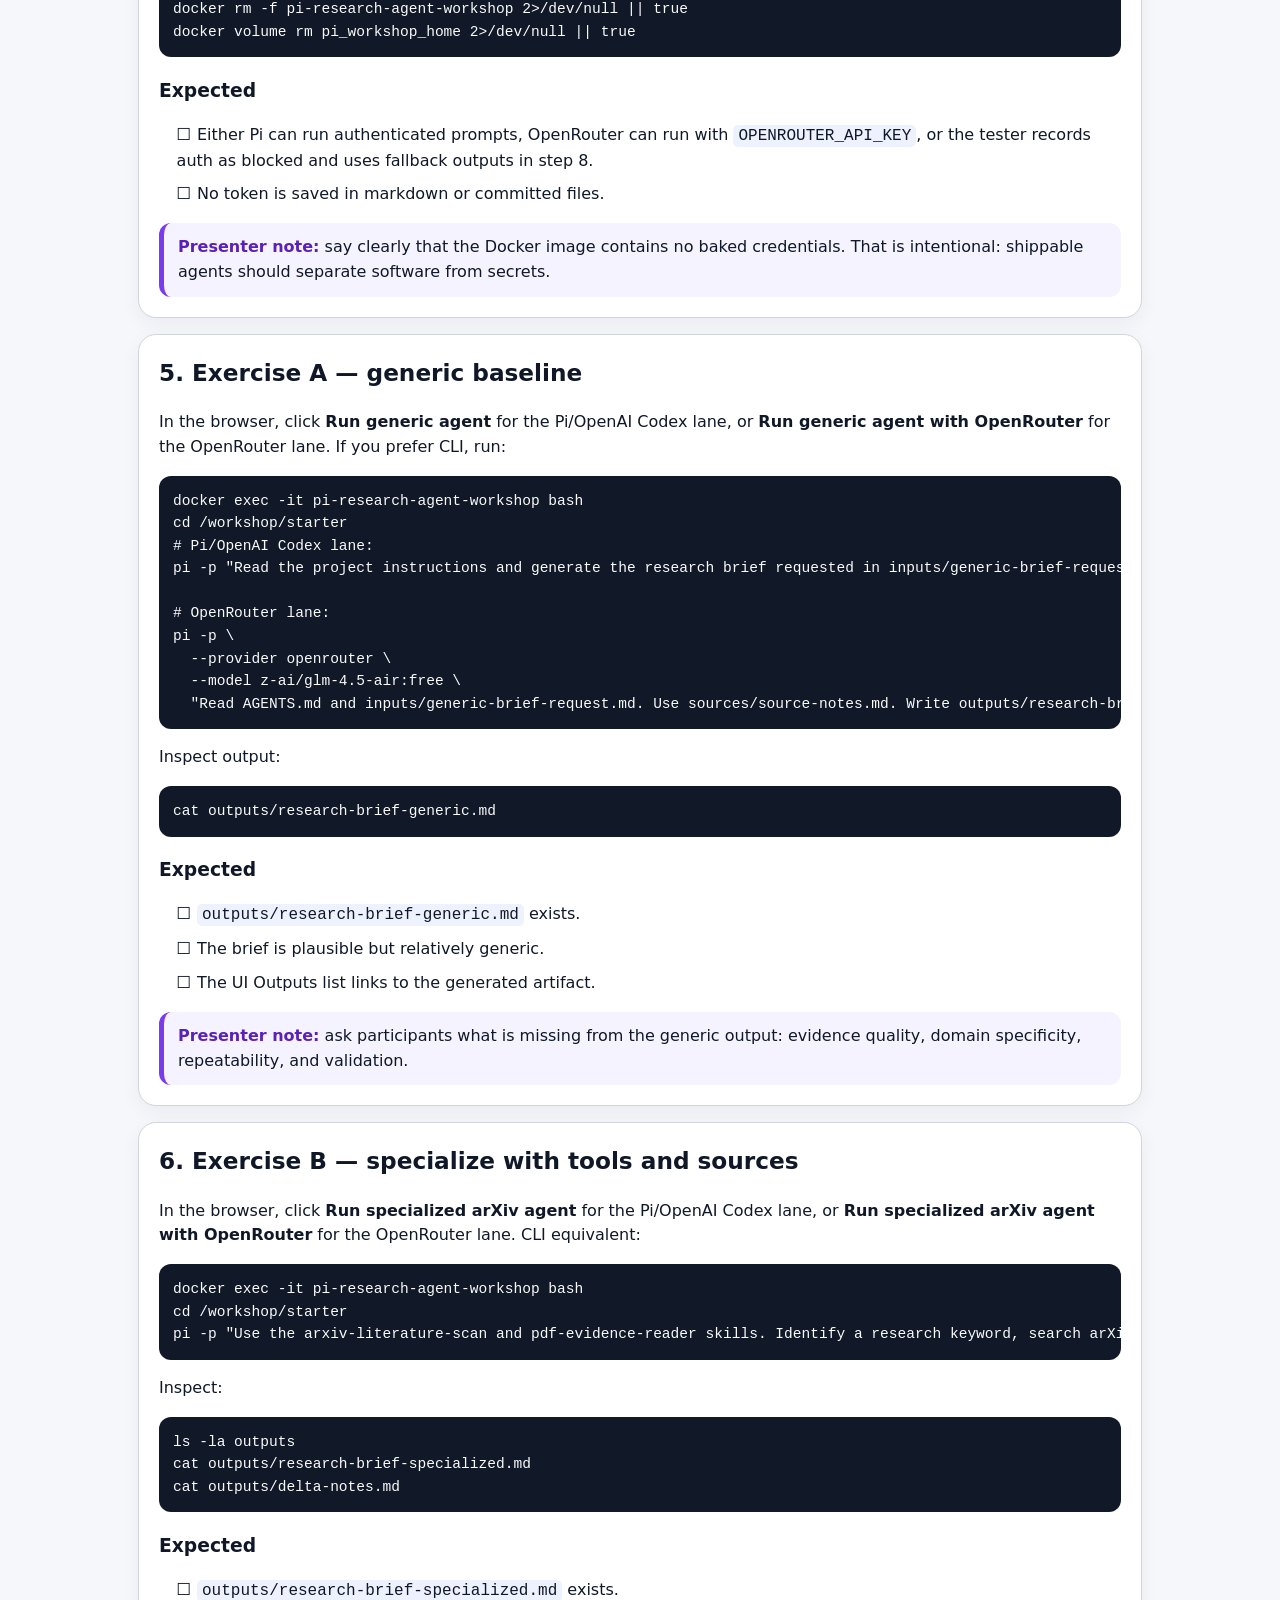
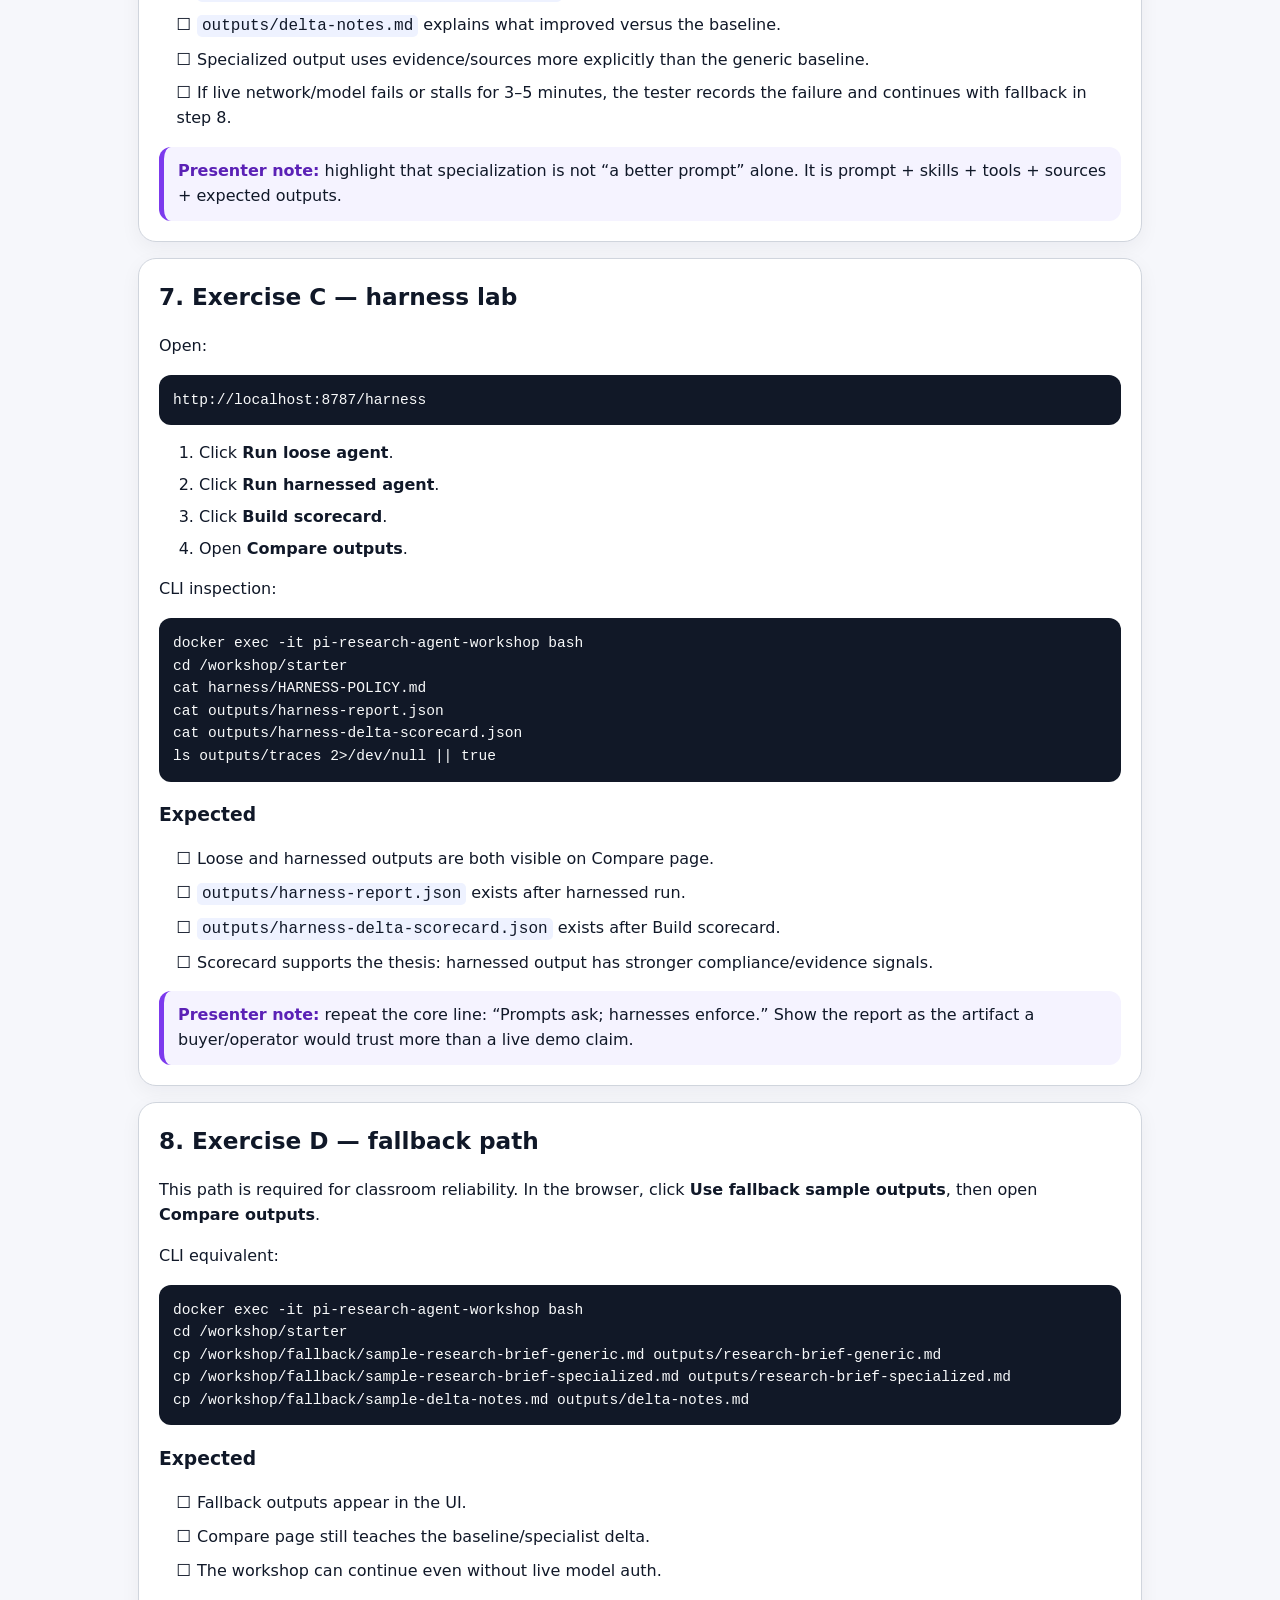
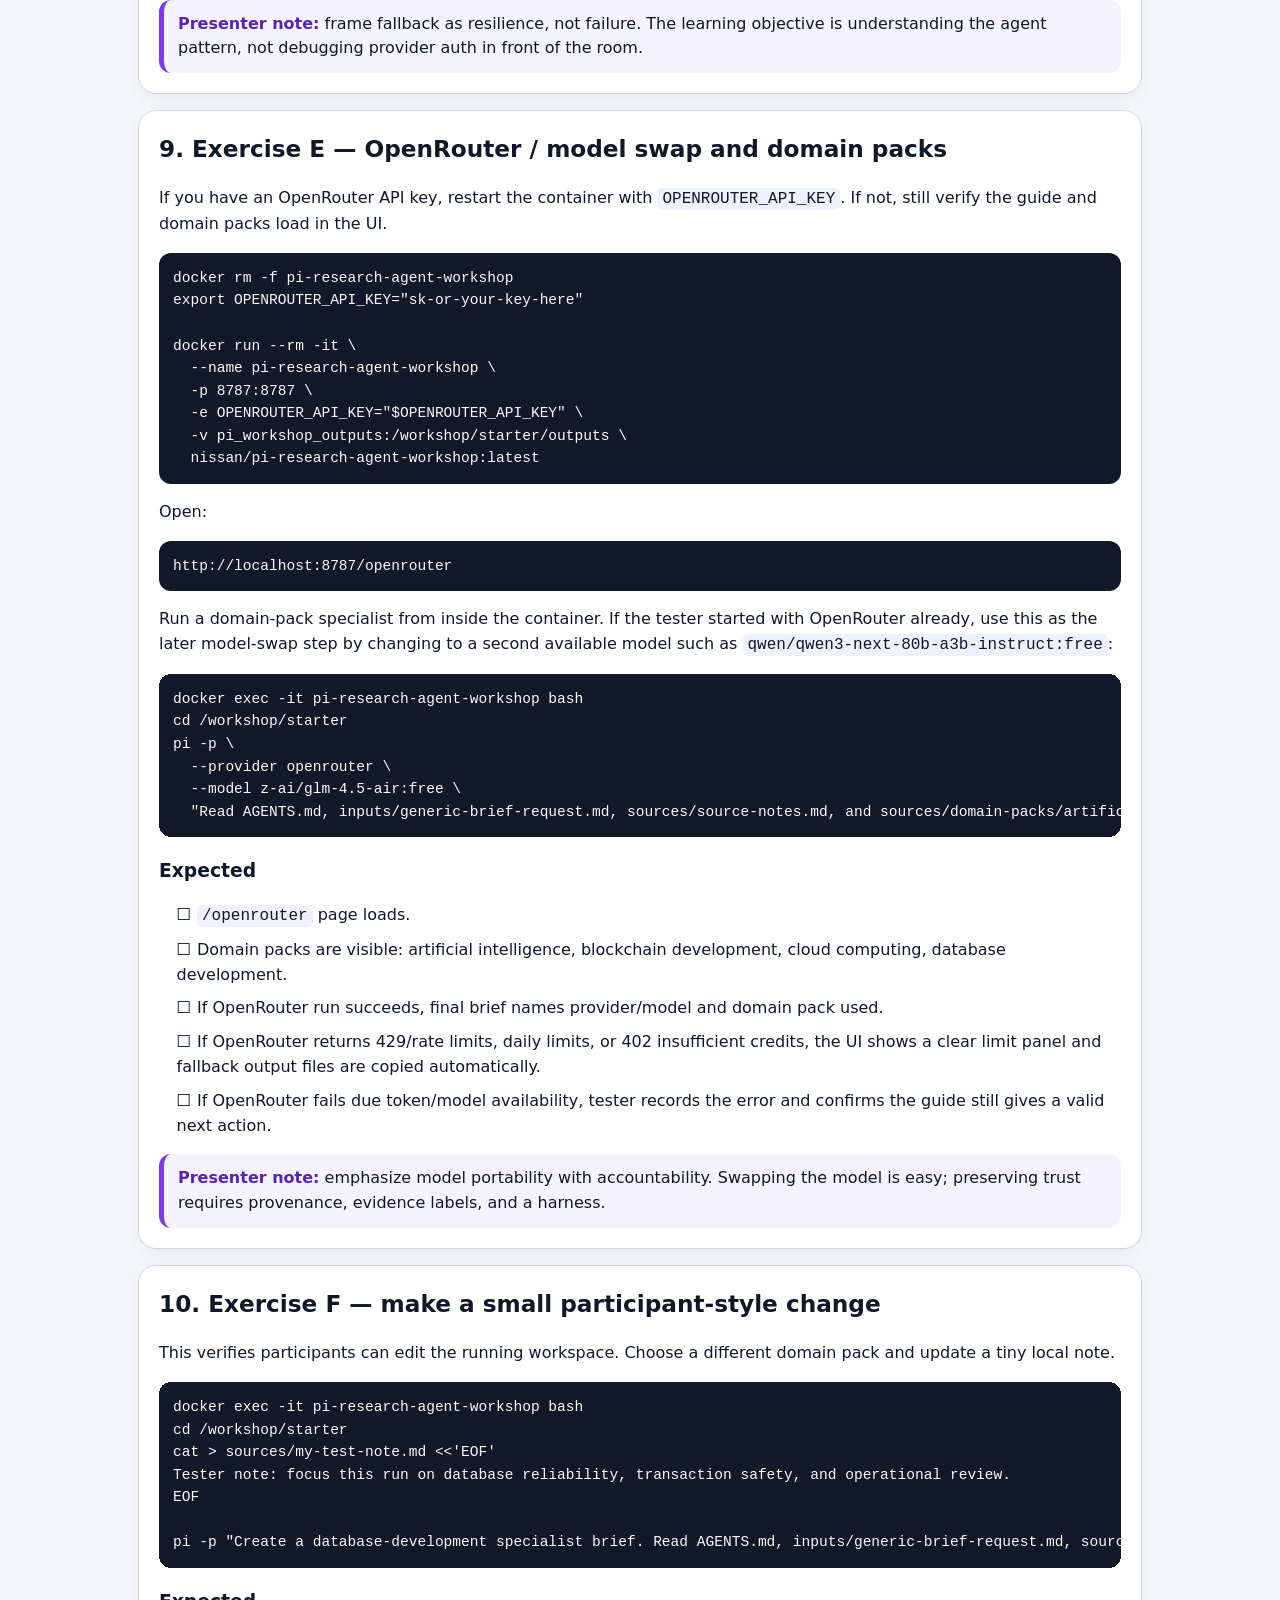
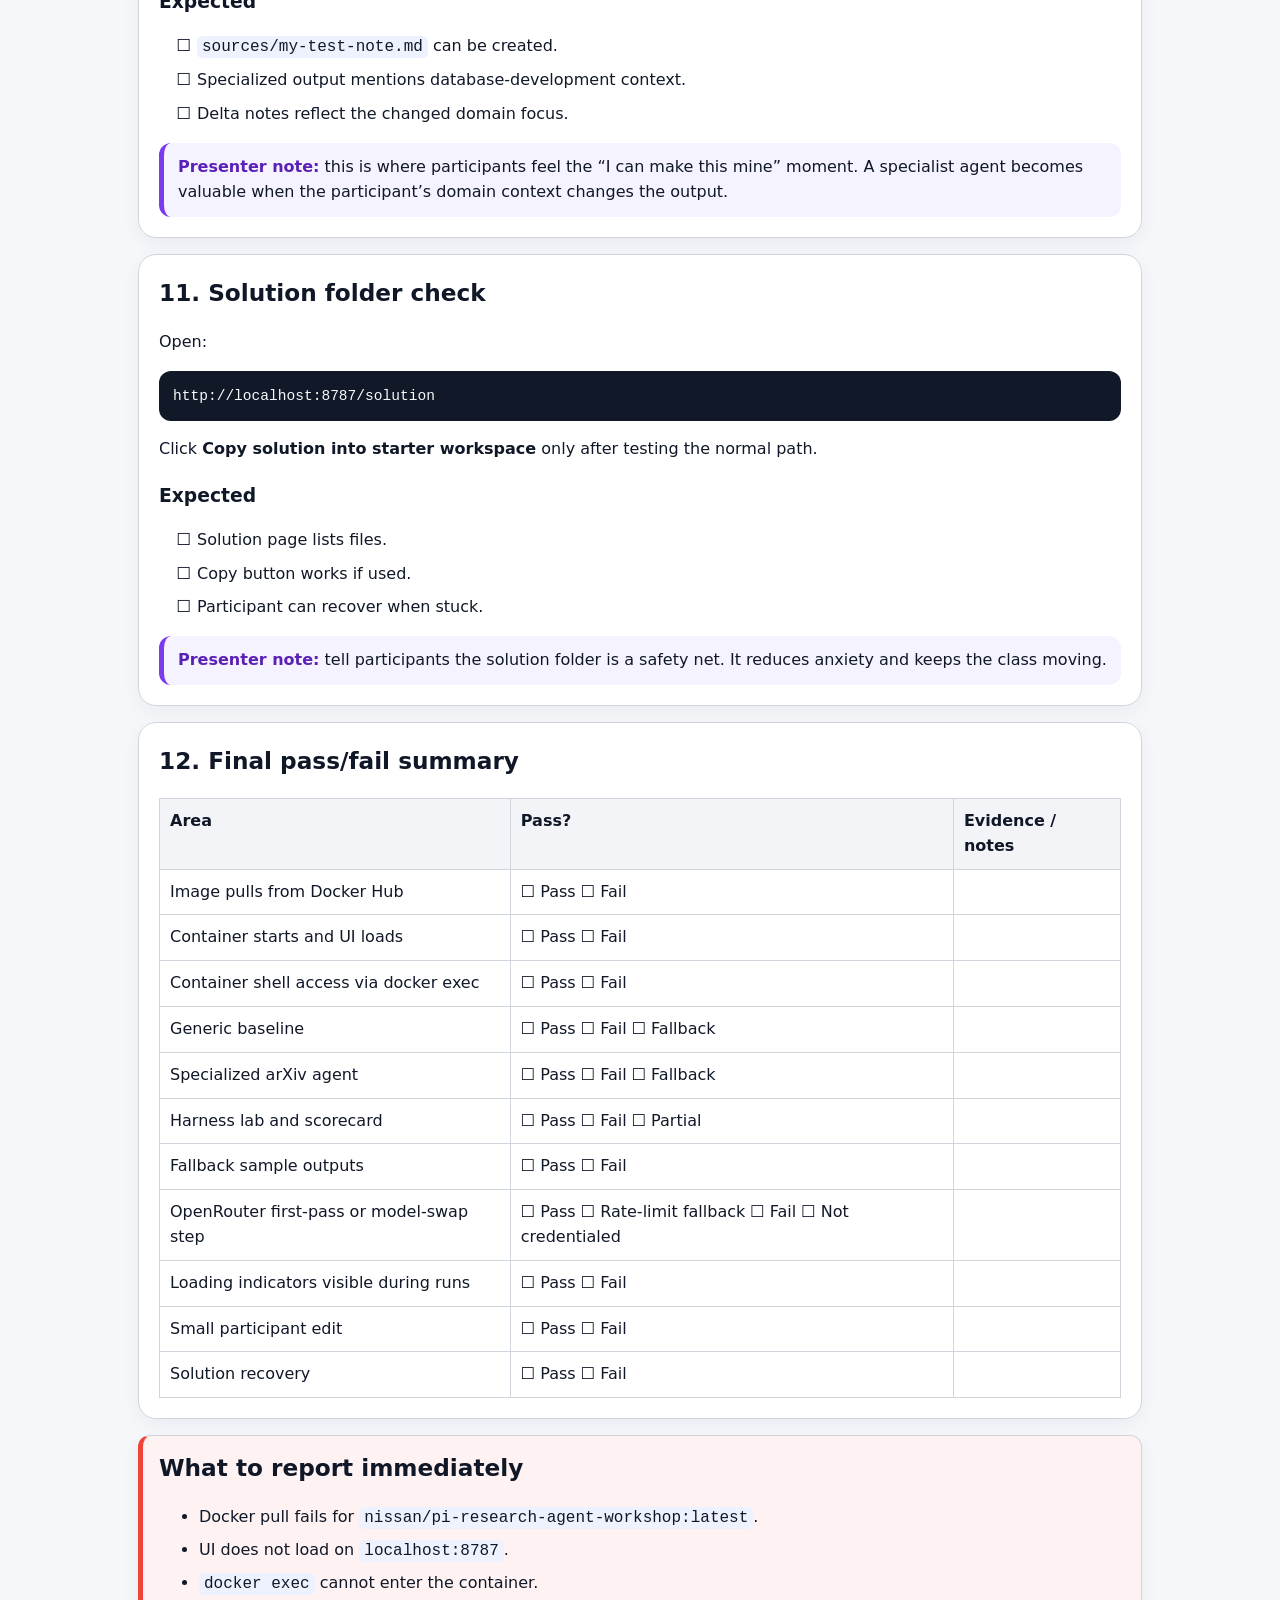
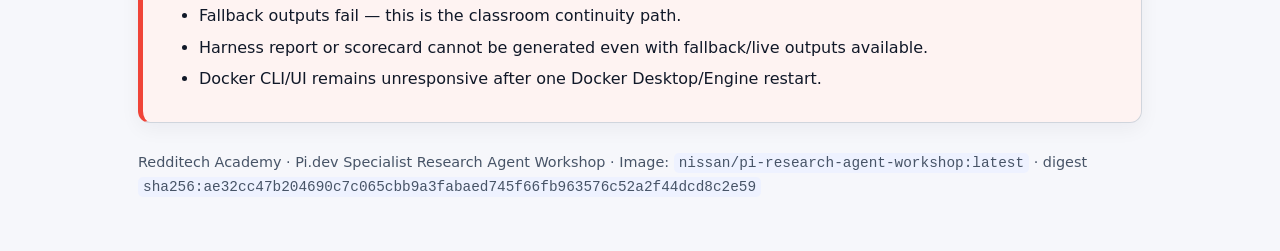
==== commit eb00afde: "Add public clone path to workshop docs" ====
--- a/participant-tester-worksheet/index.html
+++ b/participant-tester-worksheet/index.html
@@ -92,6 +92,10 @@
   <section class="card">
     <h2>1. Pull the published Docker image</h2>
     <p>Start here. This confirms the image is publicly available and the tester is not using a local build by accident.</p>
+    <p>Optional source clone/download path:</p>
+    <pre><code>git clone https://github.com/nissan/pi-research-agent-workshop.git
+cd pi-research-agent-workshop</code></pre>
+    <p>The source repo should be public and should contain the starter workspace, solution workspace, Docker workshop UI, fallback outputs, facilitator docs, and preflight script.</p>
     <pre><code>docker pull nissan/pi-research-agent-workshop:latest</code></pre>
     <p>Current expected public digest: <code>sha256:ae32cc47b204690c7c065cbb9a3fabaed745f66fb963576c52a2f44dcd8c2e59</code>.</p>
     <h3>Expected</h3>
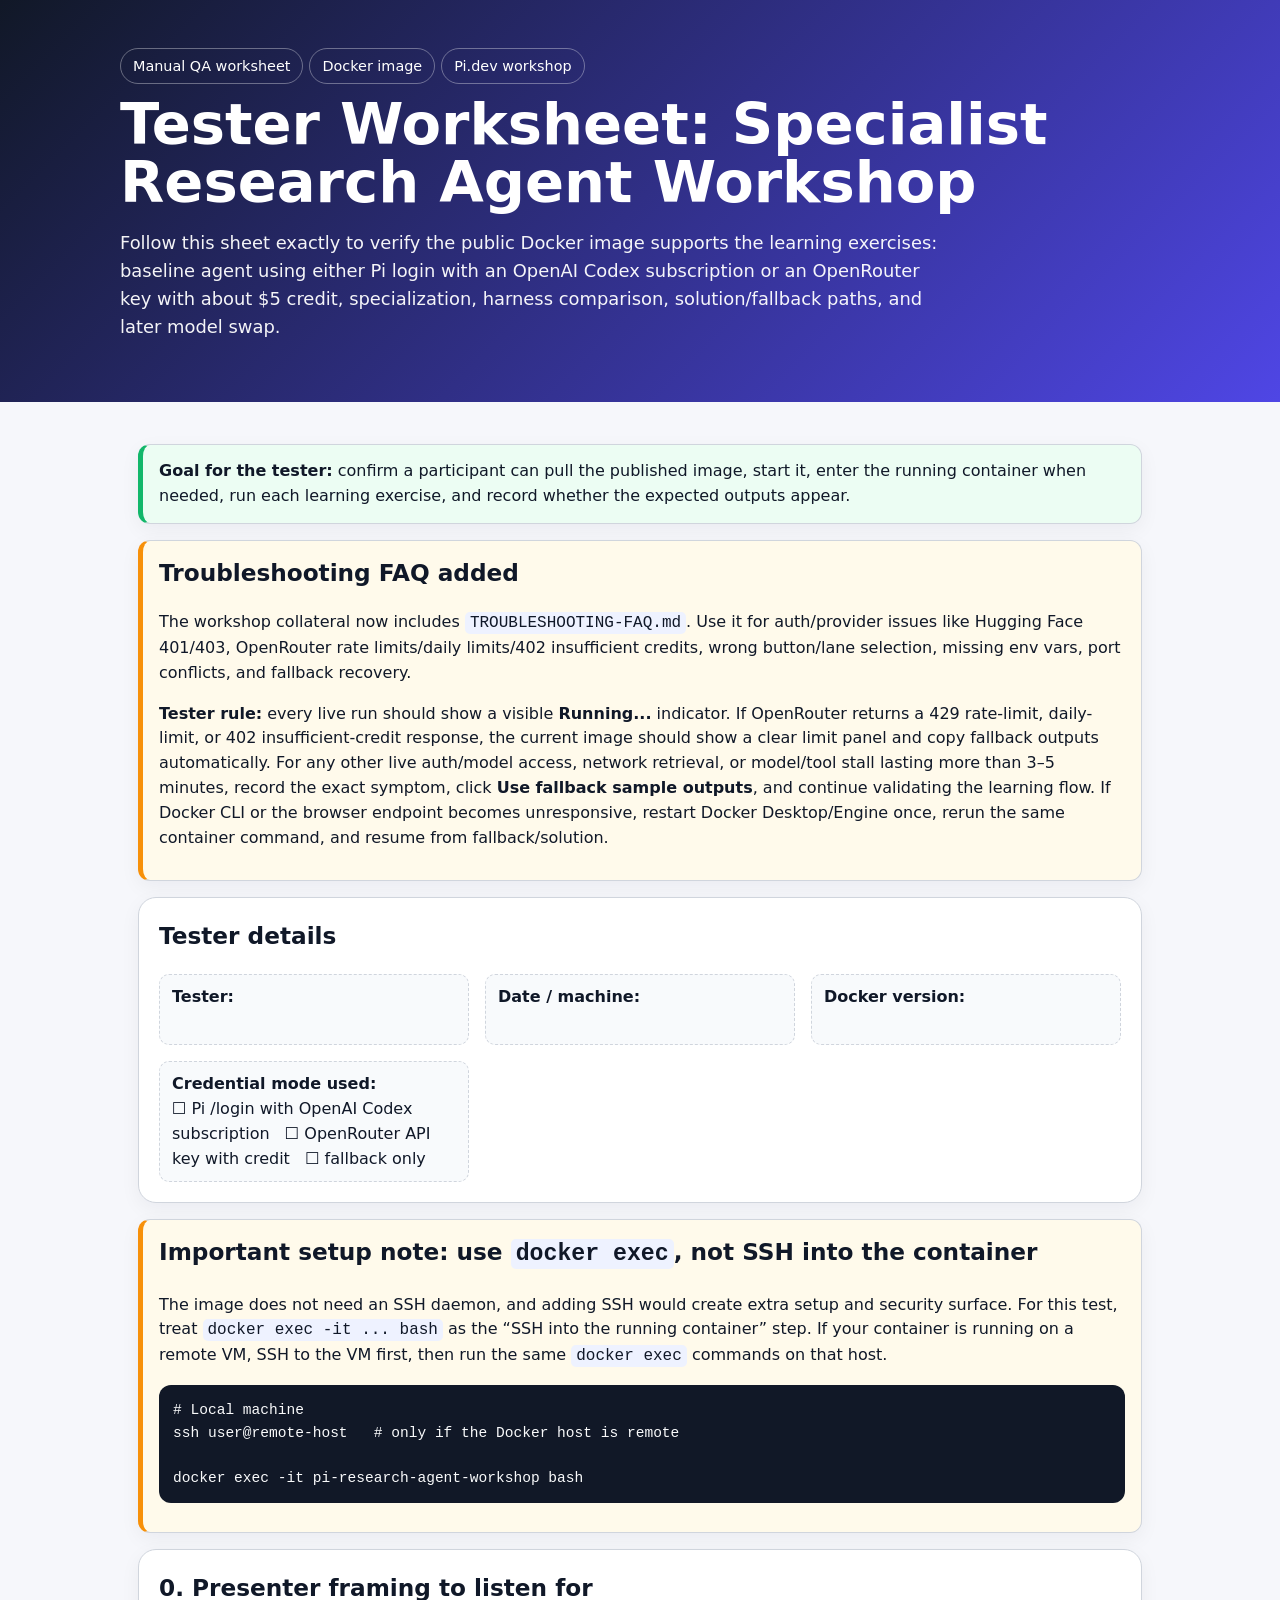
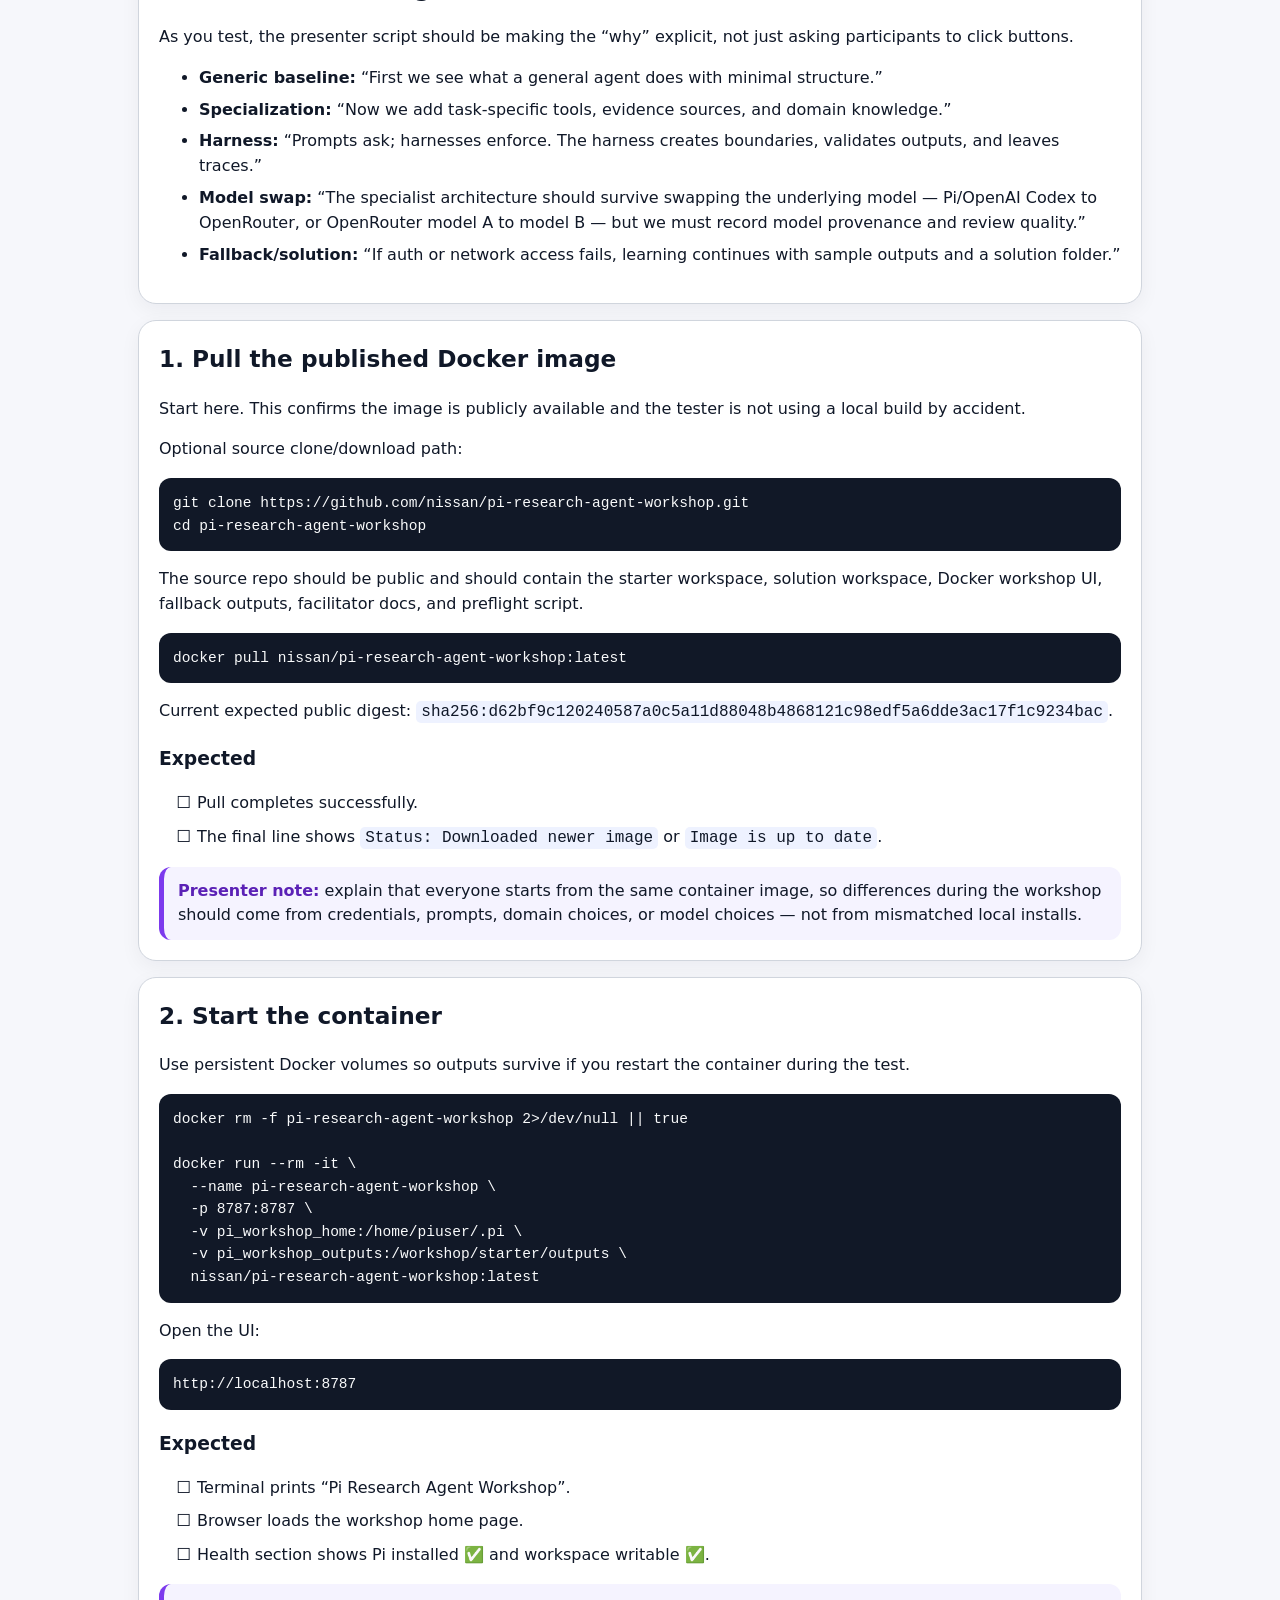
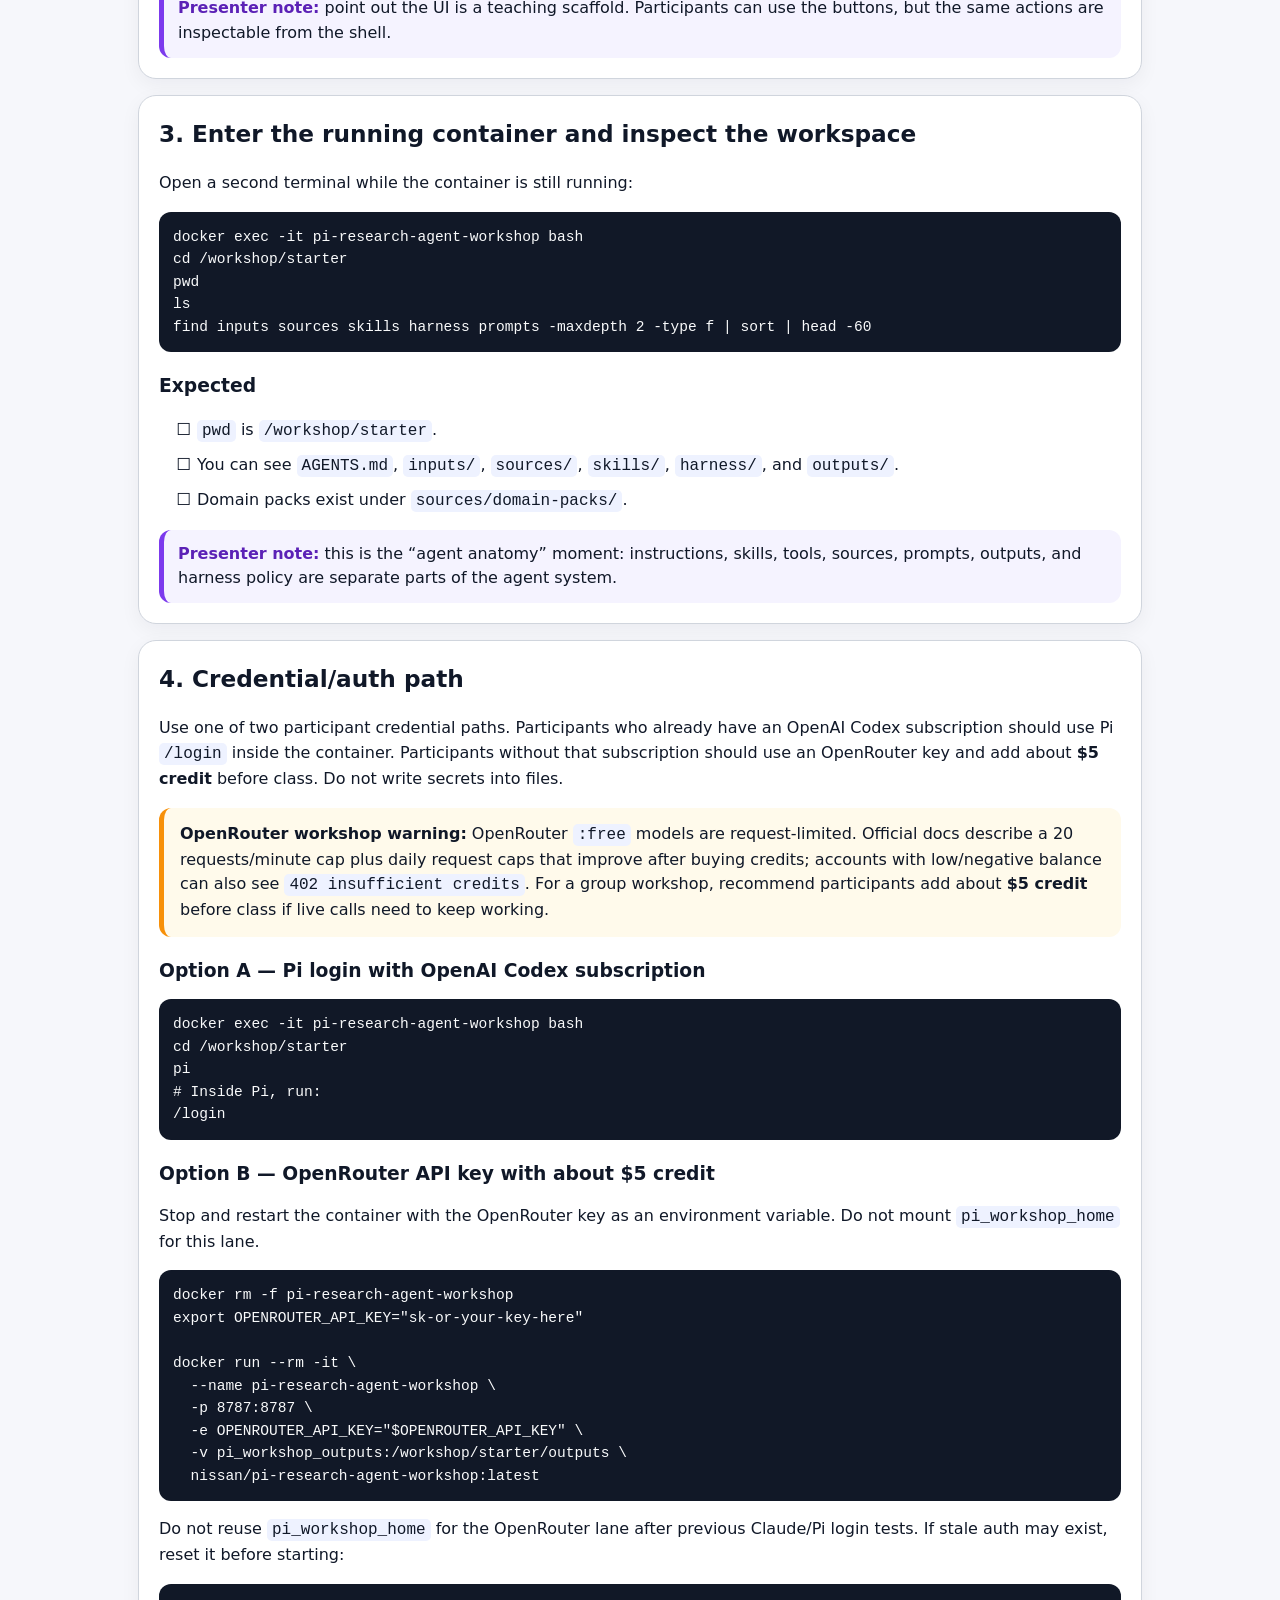
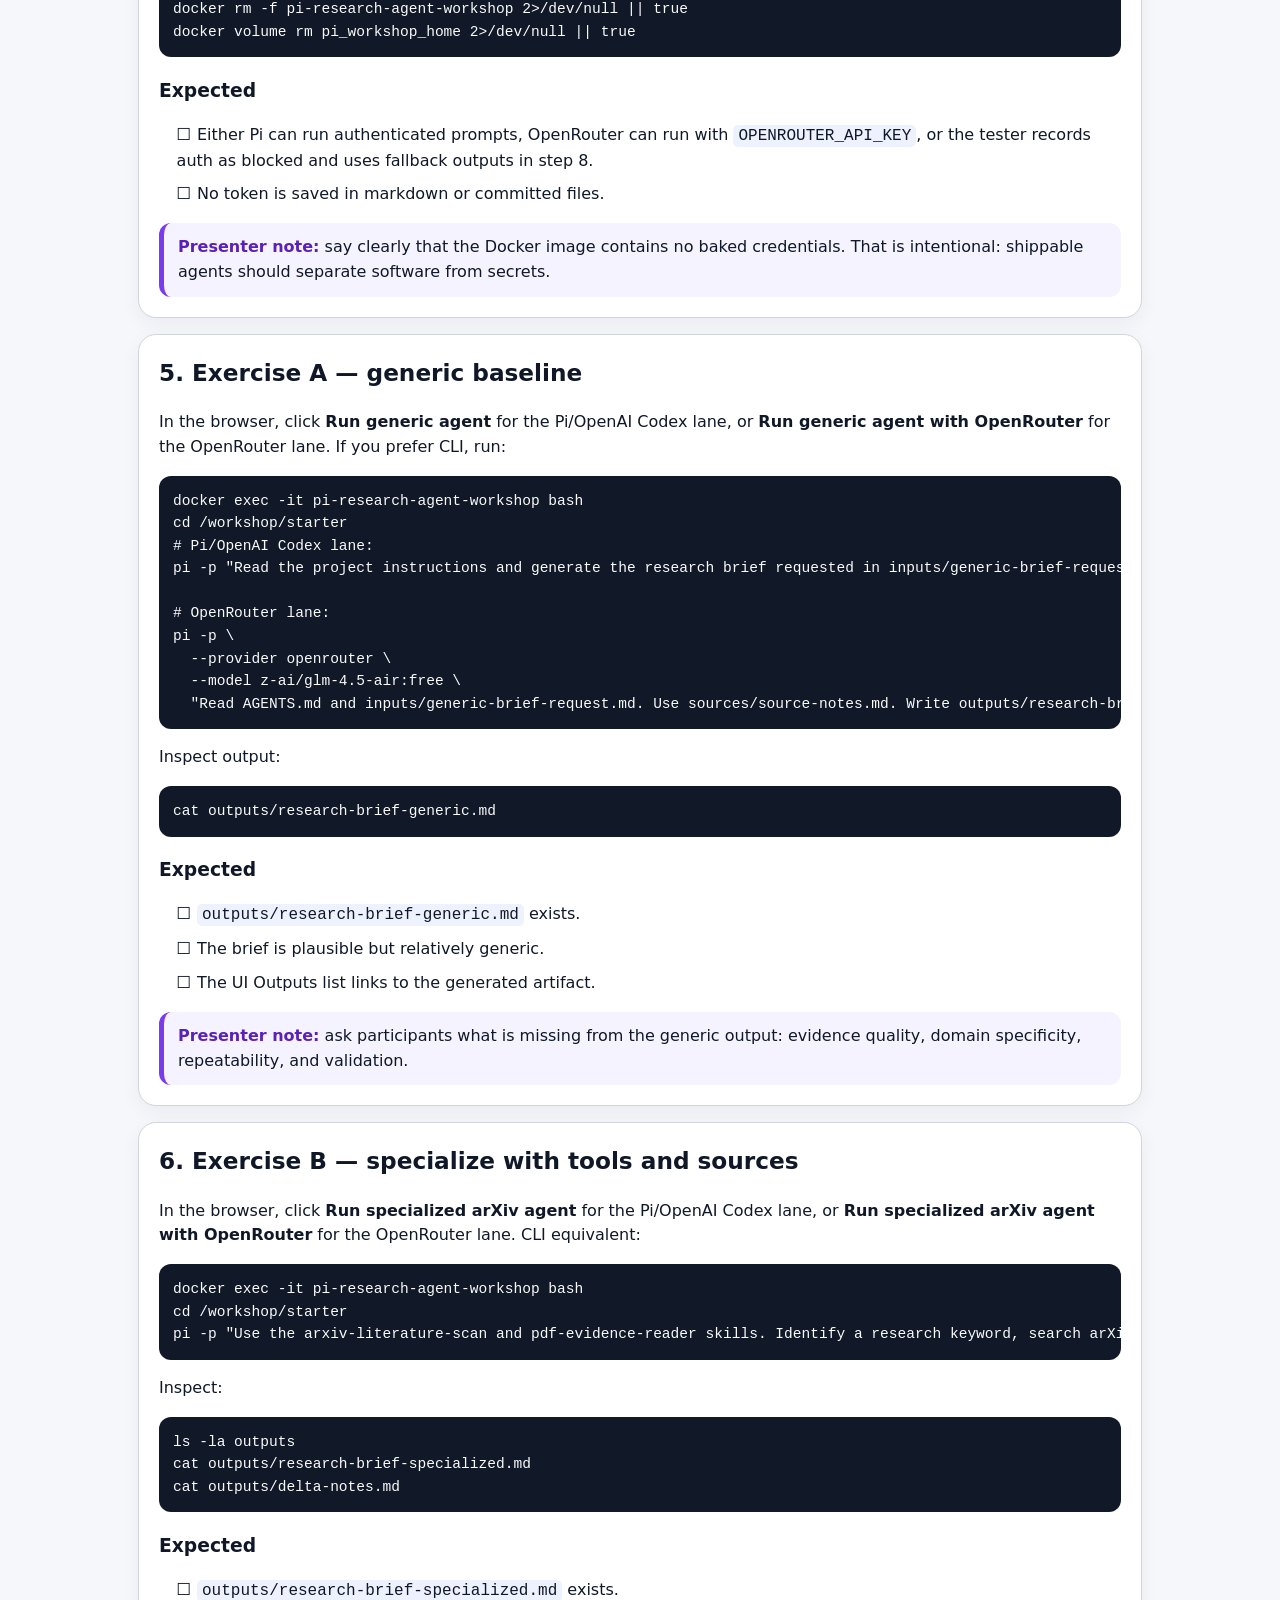
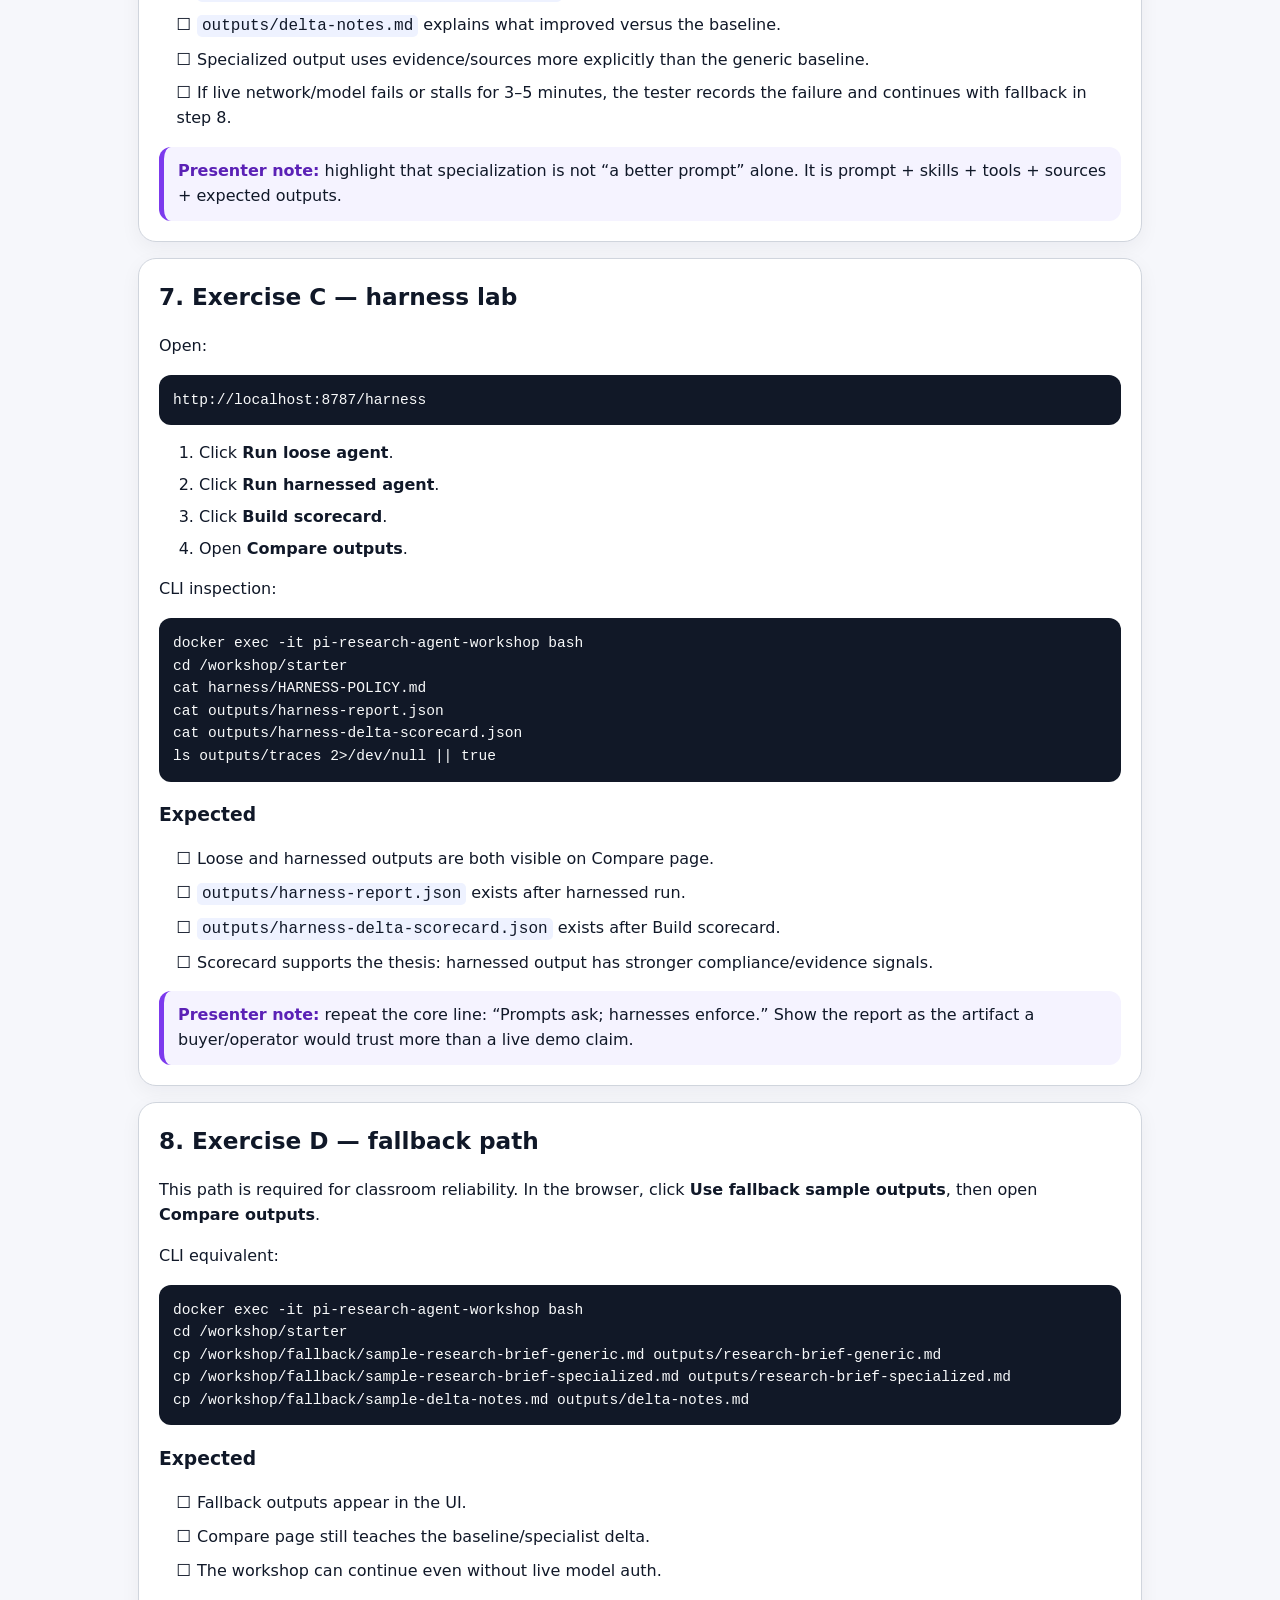
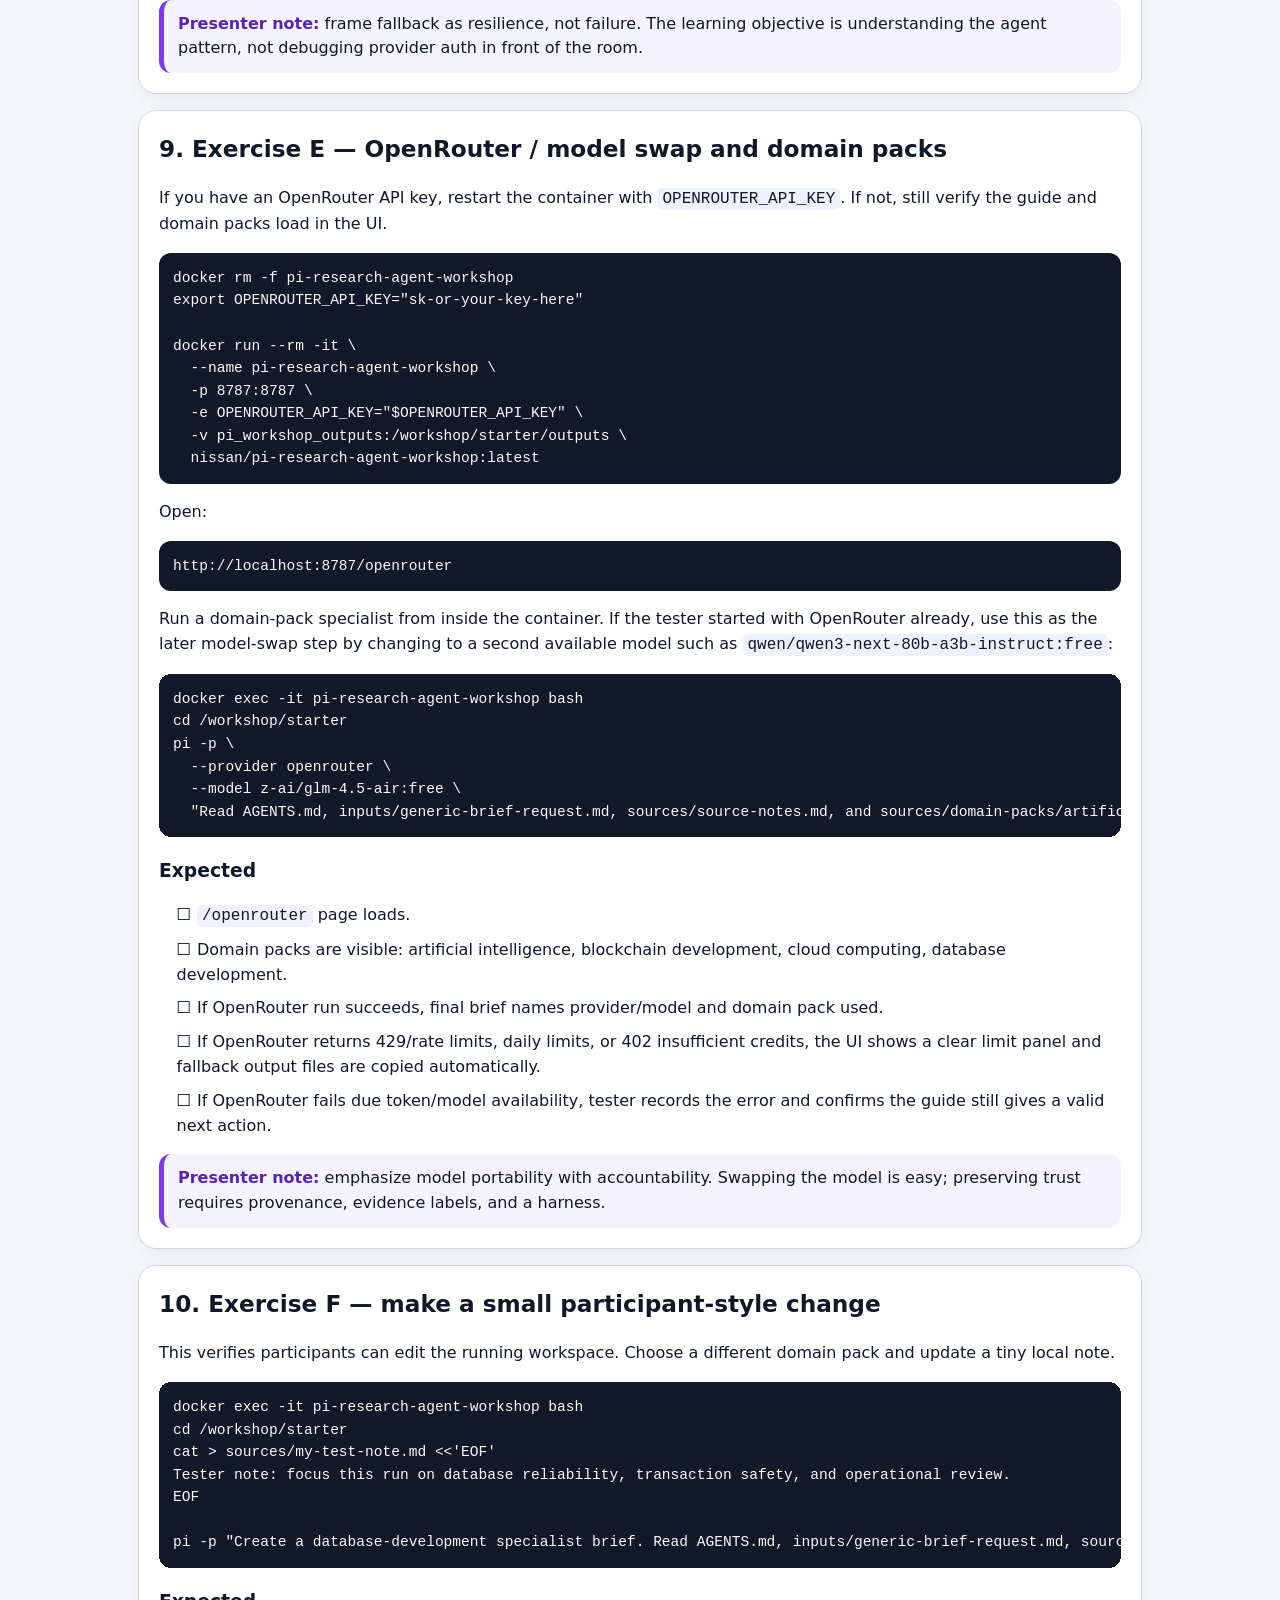
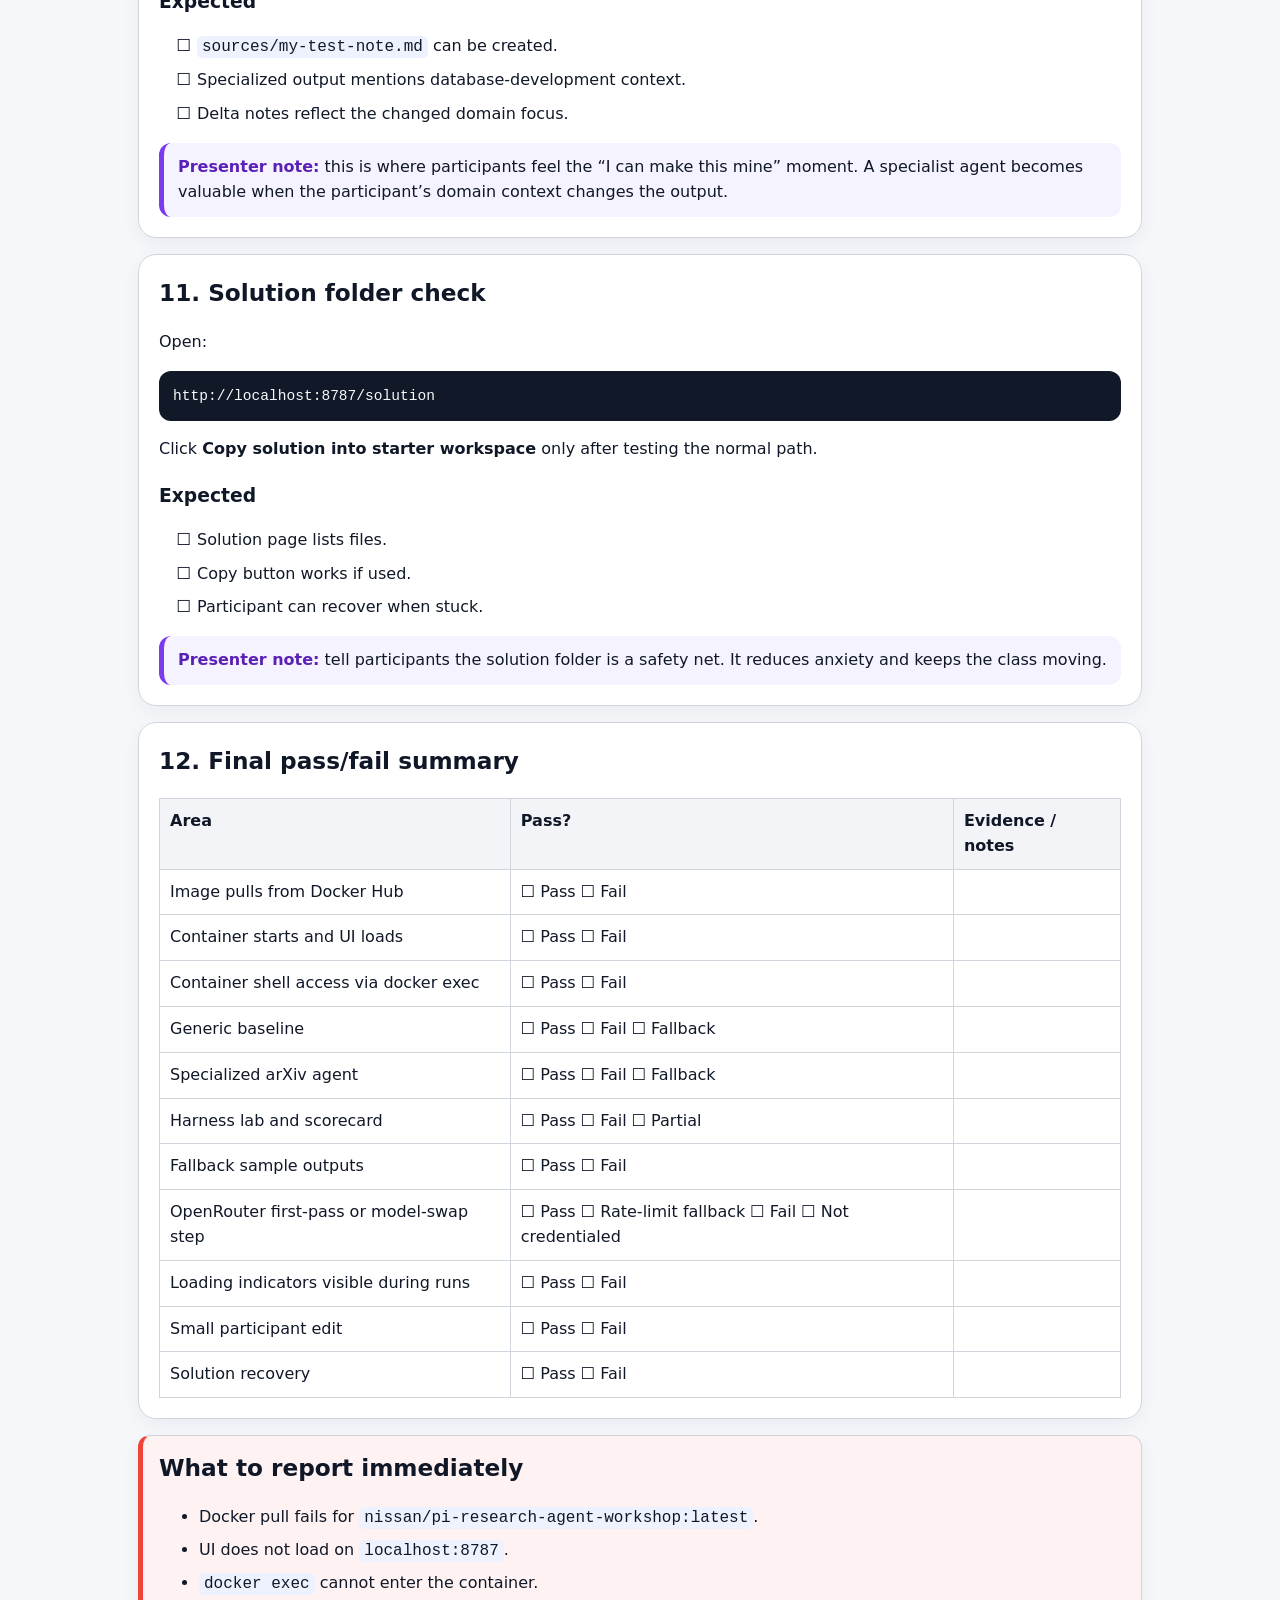
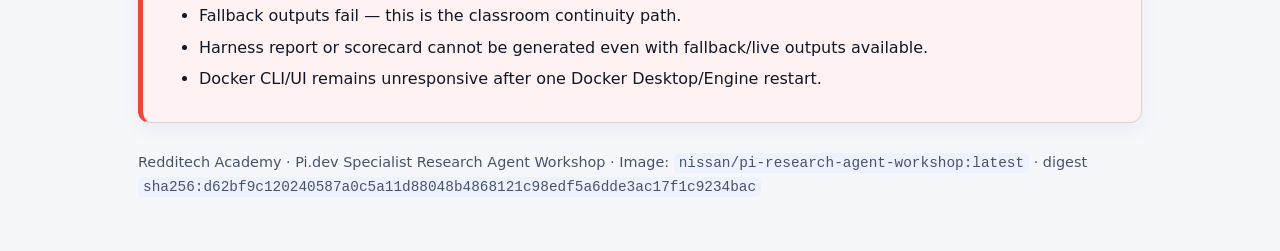
==== commit 8a59c921: "Add harness references and ship workshop multi-arch fixes" ====
--- a/participant-tester-worksheet/index.html
+++ b/participant-tester-worksheet/index.html
@@ -97,7 +97,7 @@
 cd pi-research-agent-workshop</code></pre>
     <p>The source repo should be public and should contain the starter workspace, solution workspace, Docker workshop UI, fallback outputs, facilitator docs, and preflight script.</p>
     <pre><code>docker pull nissan/pi-research-agent-workshop:latest</code></pre>
-    <p>Current expected public digest: <code>sha256:ae32cc47b204690c7c065cbb9a3fabaed745f66fb963576c52a2f44dcd8c2e59</code>.</p>
+    <p>Current expected public digest: <code>sha256:d62bf9c120240587a0c5a11d88048b4868121c98edf5a6dde3ac17f1c9234bac</code>.</p>
     <h3>Expected</h3>
     <ul class="checklist"><li>Pull completes successfully.</li><li>The final line shows <code>Status: Downloaded newer image</code> or <code>Image is up to date</code>.</li></ul>
     <div class="presenter"><strong>Presenter note:</strong> explain that everyone starts from the same container image, so differences during the workshop should come from credentials, prompts, domain choices, or model choices — not from mismatched local installs.</div>
@@ -317,7 +317,7 @@
     </ul>
   </section>
 
-  <p class="footer">Redditech Academy · Pi.dev Specialist Research Agent Workshop · Image: <code>nissan/pi-research-agent-workshop:latest</code> · digest <code>sha256:ae32cc47b204690c7c065cbb9a3fabaed745f66fb963576c52a2f44dcd8c2e59</code></p>
+  <p class="footer">Redditech Academy · Pi.dev Specialist Research Agent Workshop · Image: <code>nissan/pi-research-agent-workshop:latest</code> · digest <code>sha256:d62bf9c120240587a0c5a11d88048b4868121c98edf5a6dde3ac17f1c9234bac</code></p>
 </main>
 </body>
 </html>
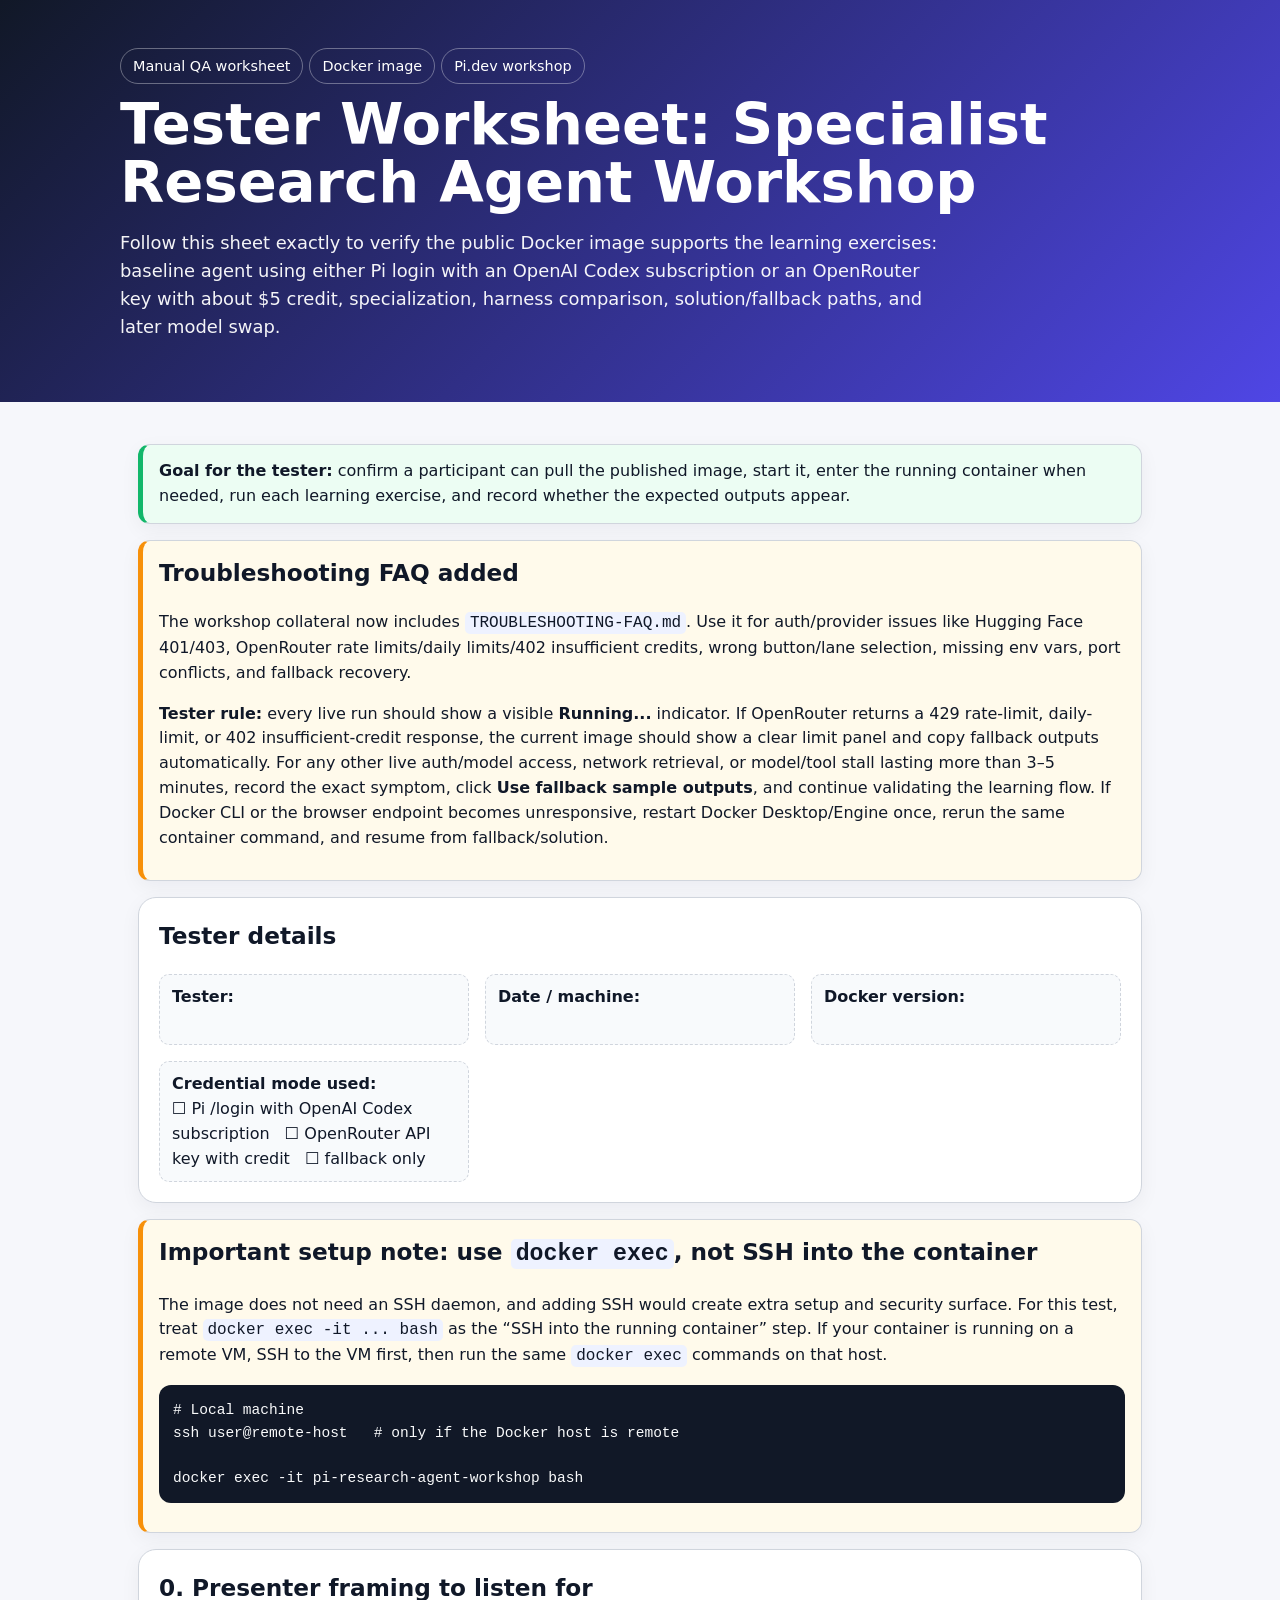
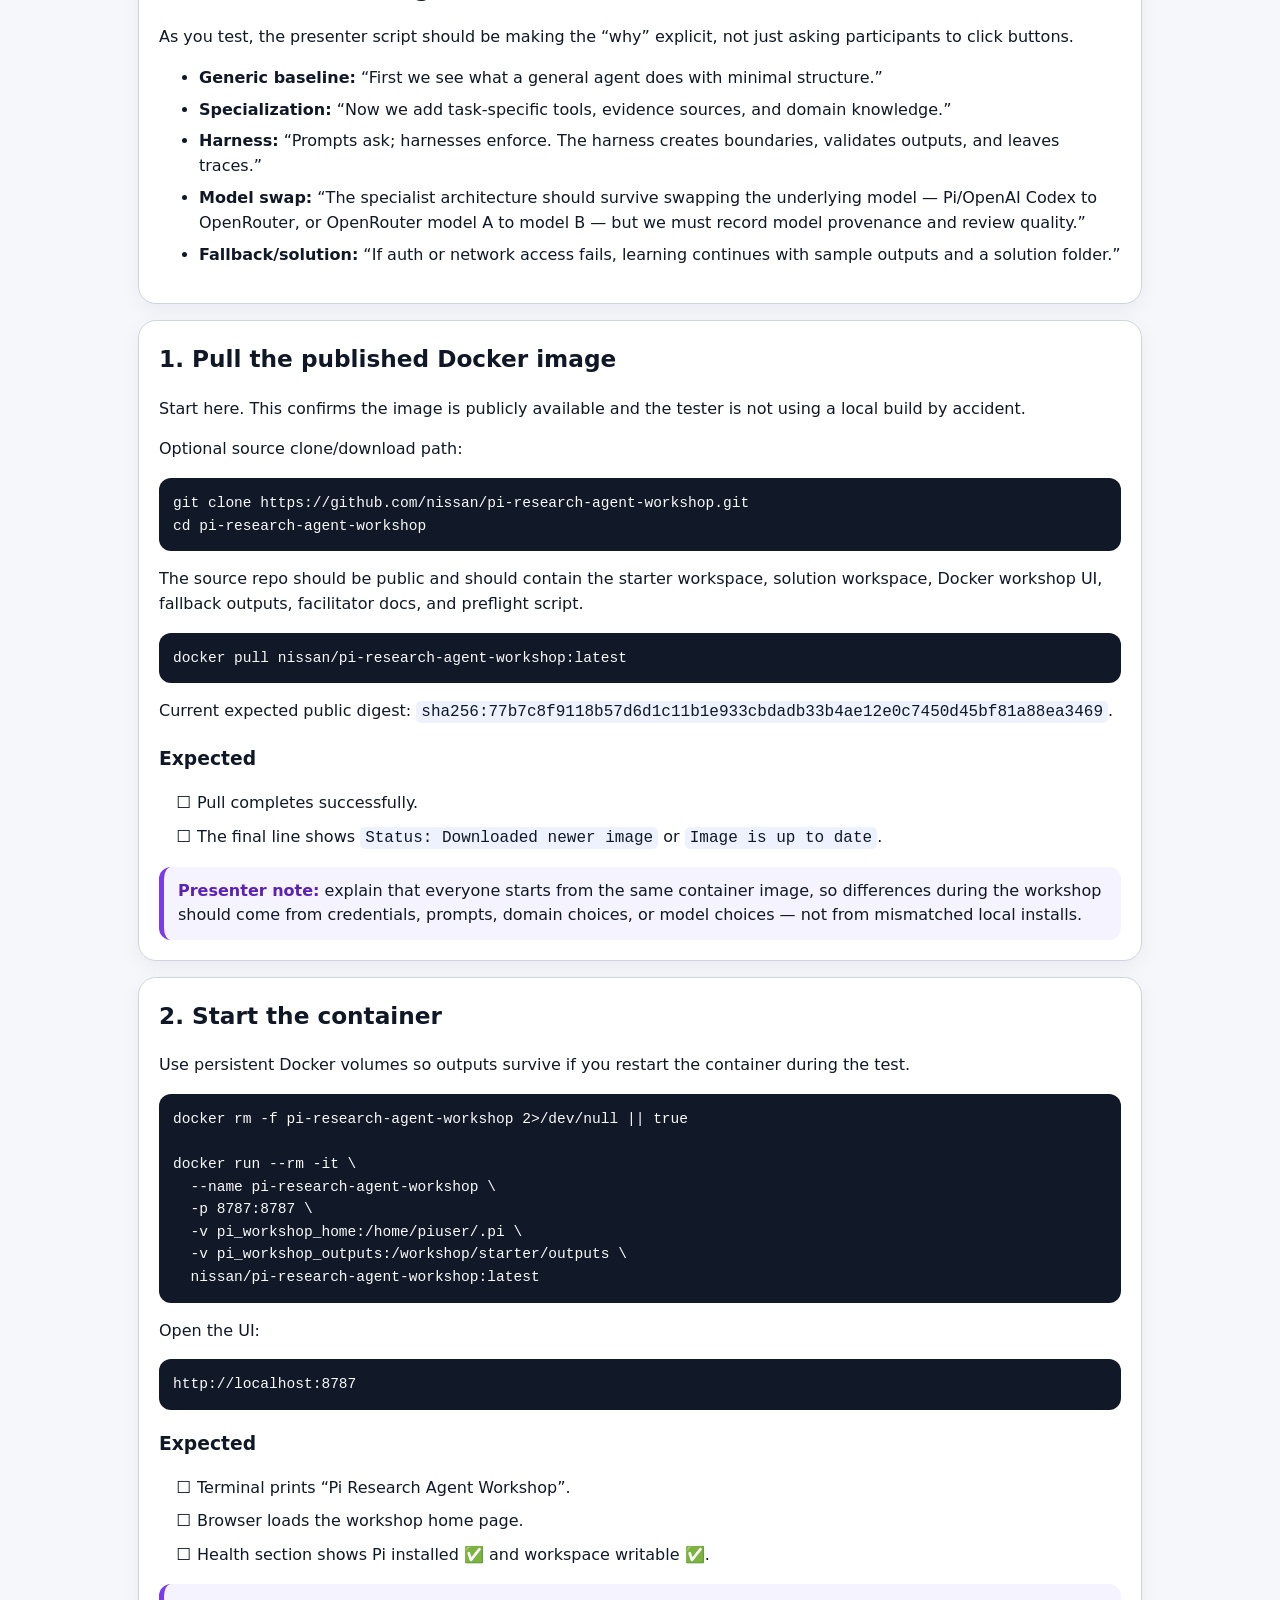
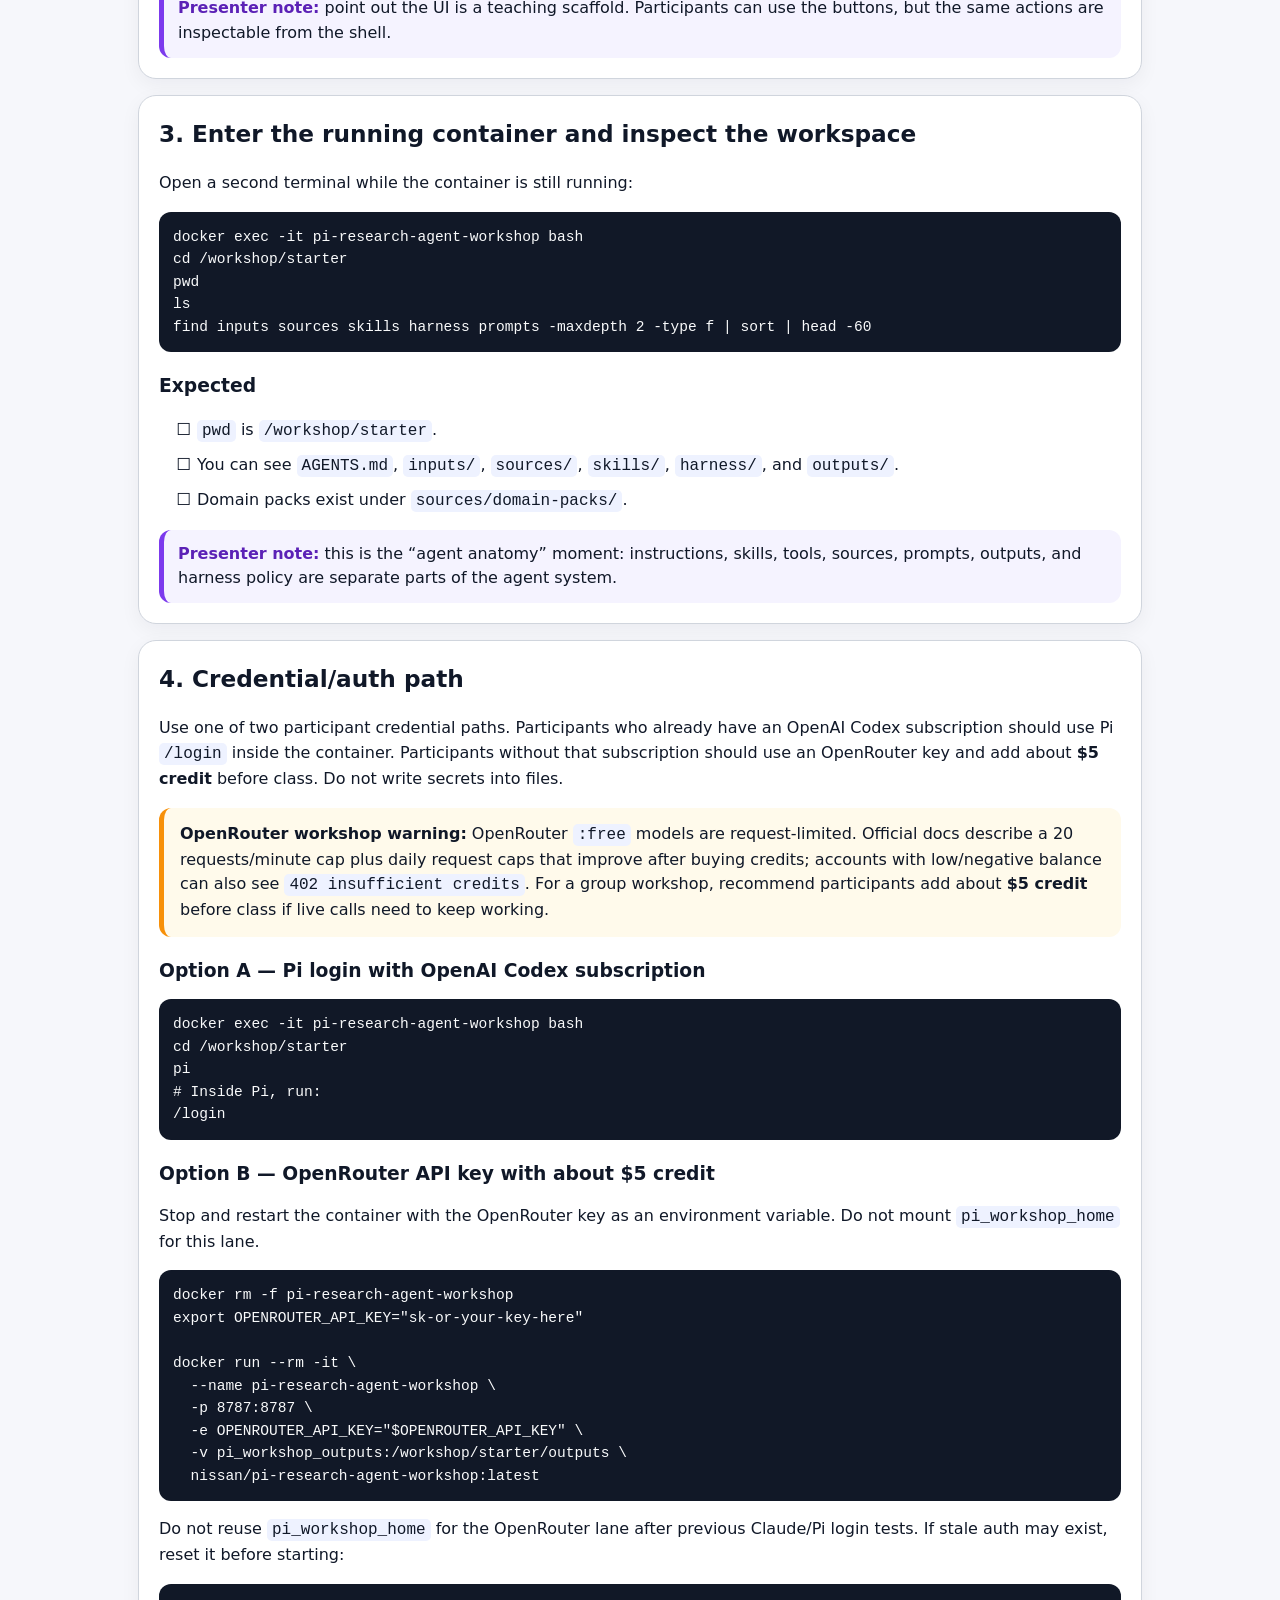
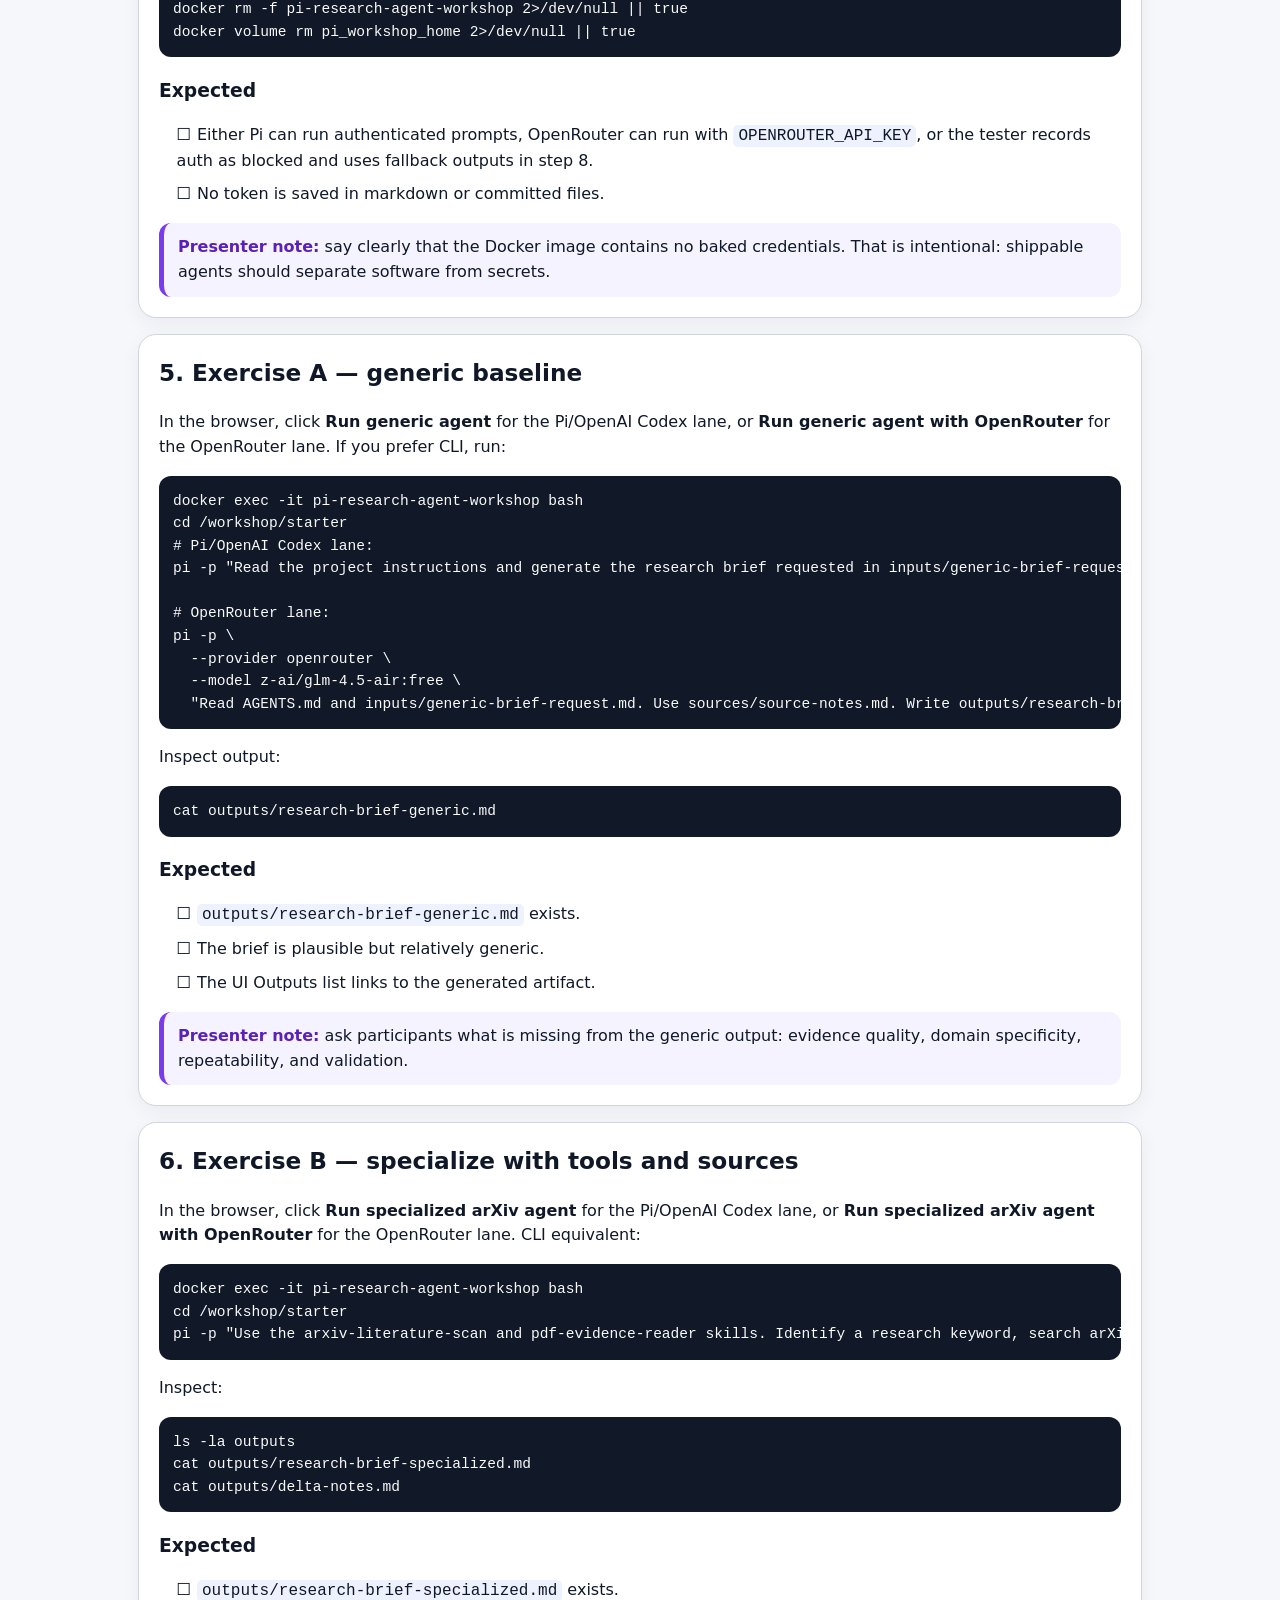
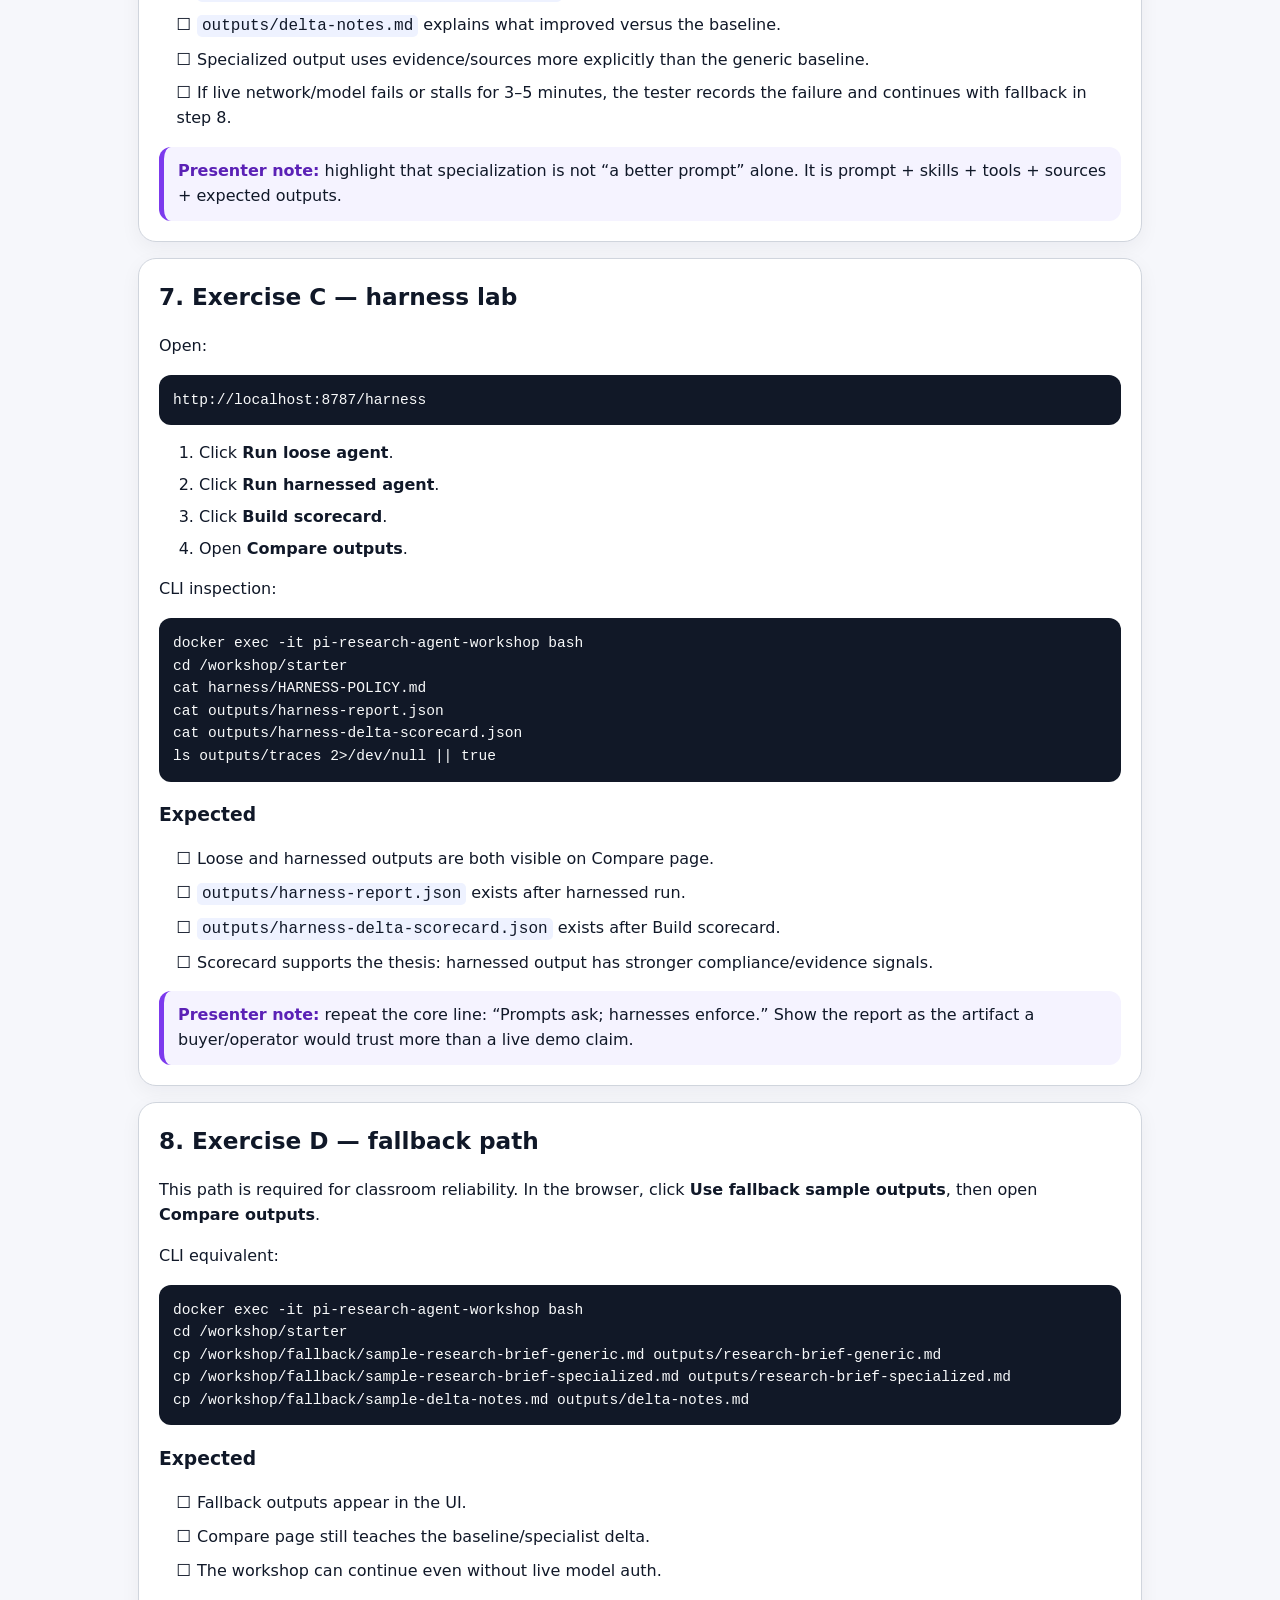
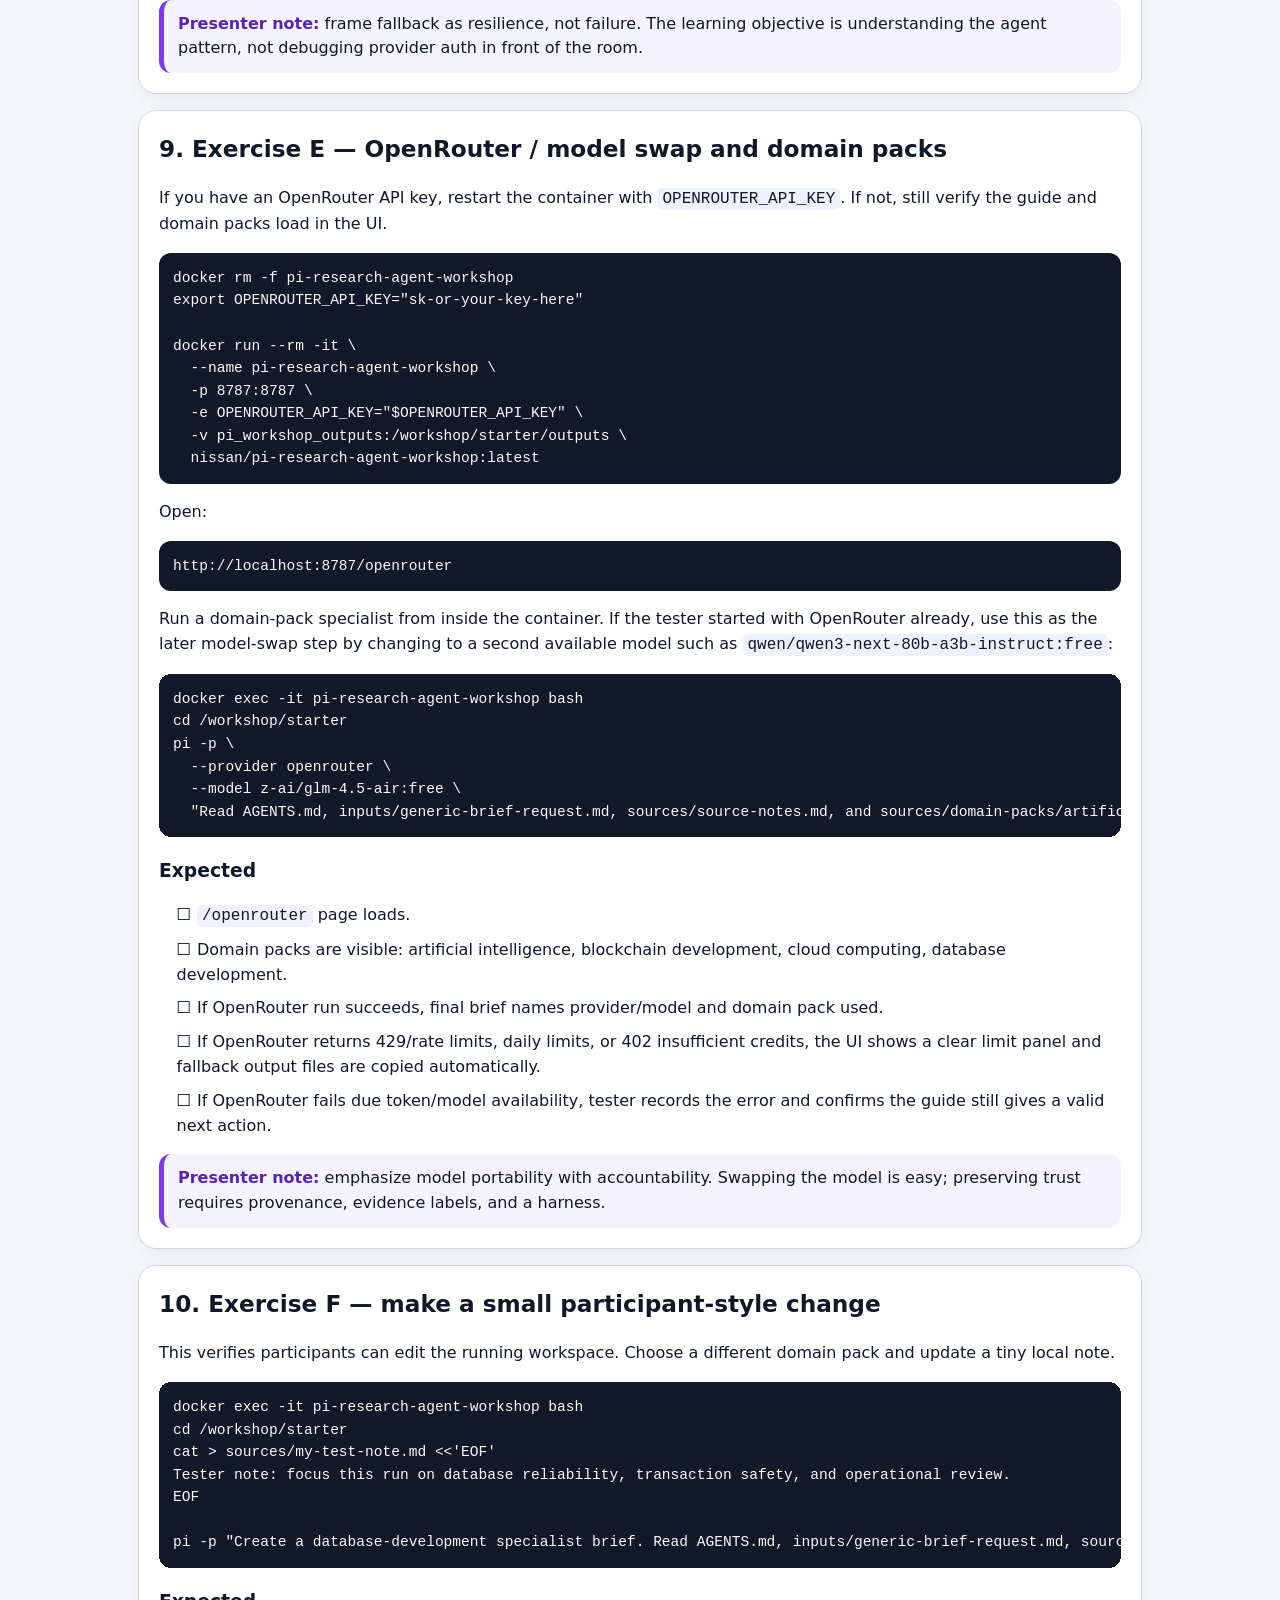
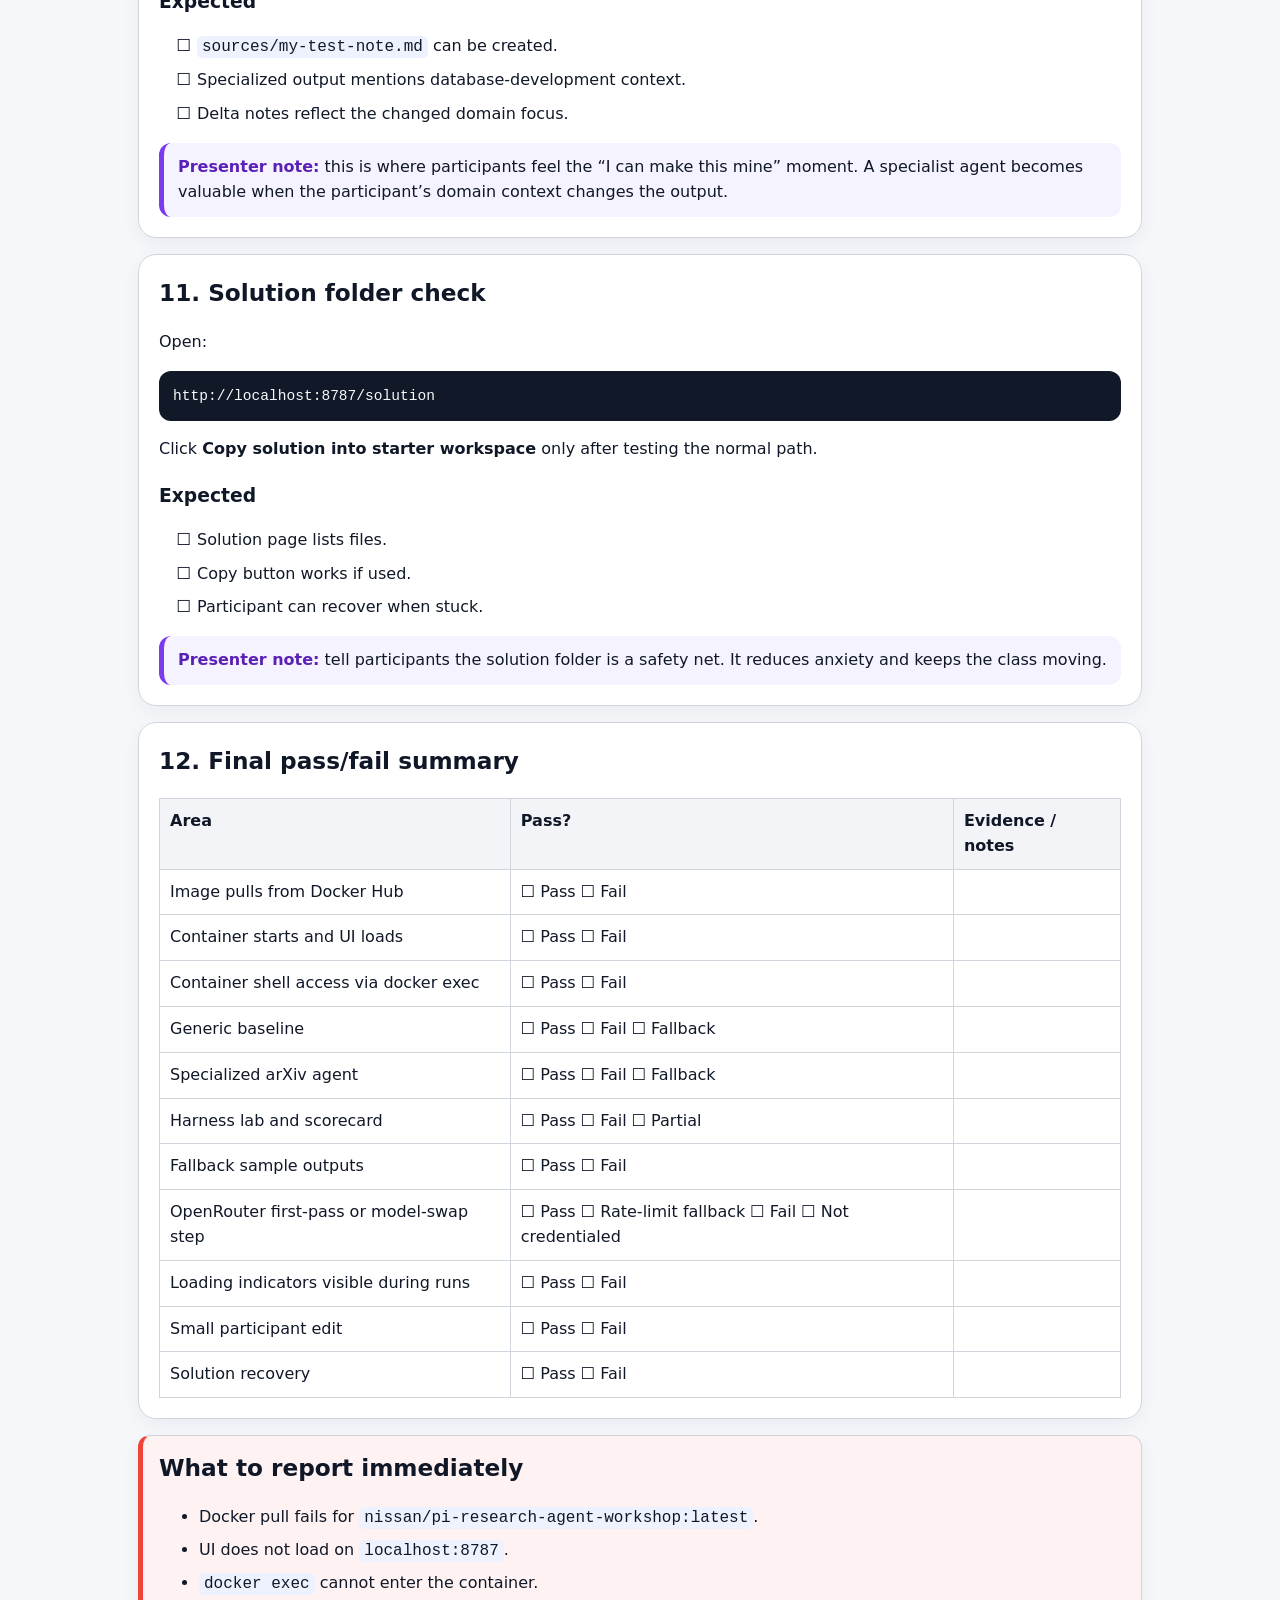
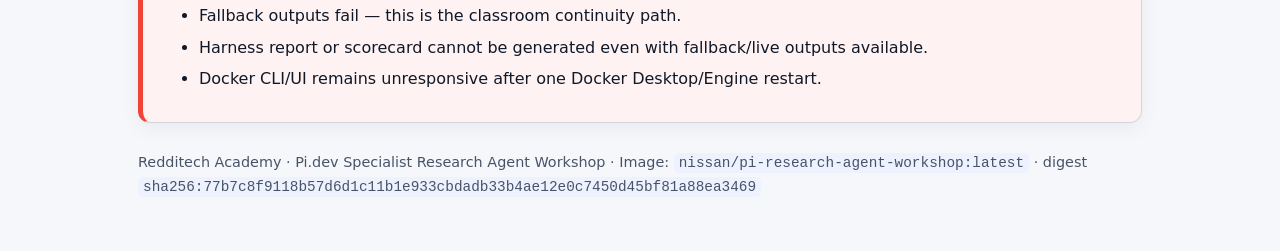
==== commit d993a549: "Add participant walkthrough recordings" ====
--- a/participant-tester-worksheet/index.html
+++ b/participant-tester-worksheet/index.html
@@ -97,7 +97,7 @@
 cd pi-research-agent-workshop</code></pre>
     <p>The source repo should be public and should contain the starter workspace, solution workspace, Docker workshop UI, fallback outputs, facilitator docs, and preflight script.</p>
     <pre><code>docker pull nissan/pi-research-agent-workshop:latest</code></pre>
-    <p>Current expected public digest: <code>sha256:d62bf9c120240587a0c5a11d88048b4868121c98edf5a6dde3ac17f1c9234bac</code>.</p>
+    <p>Current expected public digest: <code>sha256:77b7c8f9118b57d6d1c11b1e933cbdadb33b4ae12e0c7450d45bf81a88ea3469</code>.</p>
     <h3>Expected</h3>
     <ul class="checklist"><li>Pull completes successfully.</li><li>The final line shows <code>Status: Downloaded newer image</code> or <code>Image is up to date</code>.</li></ul>
     <div class="presenter"><strong>Presenter note:</strong> explain that everyone starts from the same container image, so differences during the workshop should come from credentials, prompts, domain choices, or model choices — not from mismatched local installs.</div>
@@ -317,7 +317,7 @@
     </ul>
   </section>
 
-  <p class="footer">Redditech Academy · Pi.dev Specialist Research Agent Workshop · Image: <code>nissan/pi-research-agent-workshop:latest</code> · digest <code>sha256:d62bf9c120240587a0c5a11d88048b4868121c98edf5a6dde3ac17f1c9234bac</code></p>
+  <p class="footer">Redditech Academy · Pi.dev Specialist Research Agent Workshop · Image: <code>nissan/pi-research-agent-workshop:latest</code> · digest <code>sha256:77b7c8f9118b57d6d1c11b1e933cbdadb33b4ae12e0c7450d45bf81a88ea3469</code></p>
 </main>
 </body>
 </html>
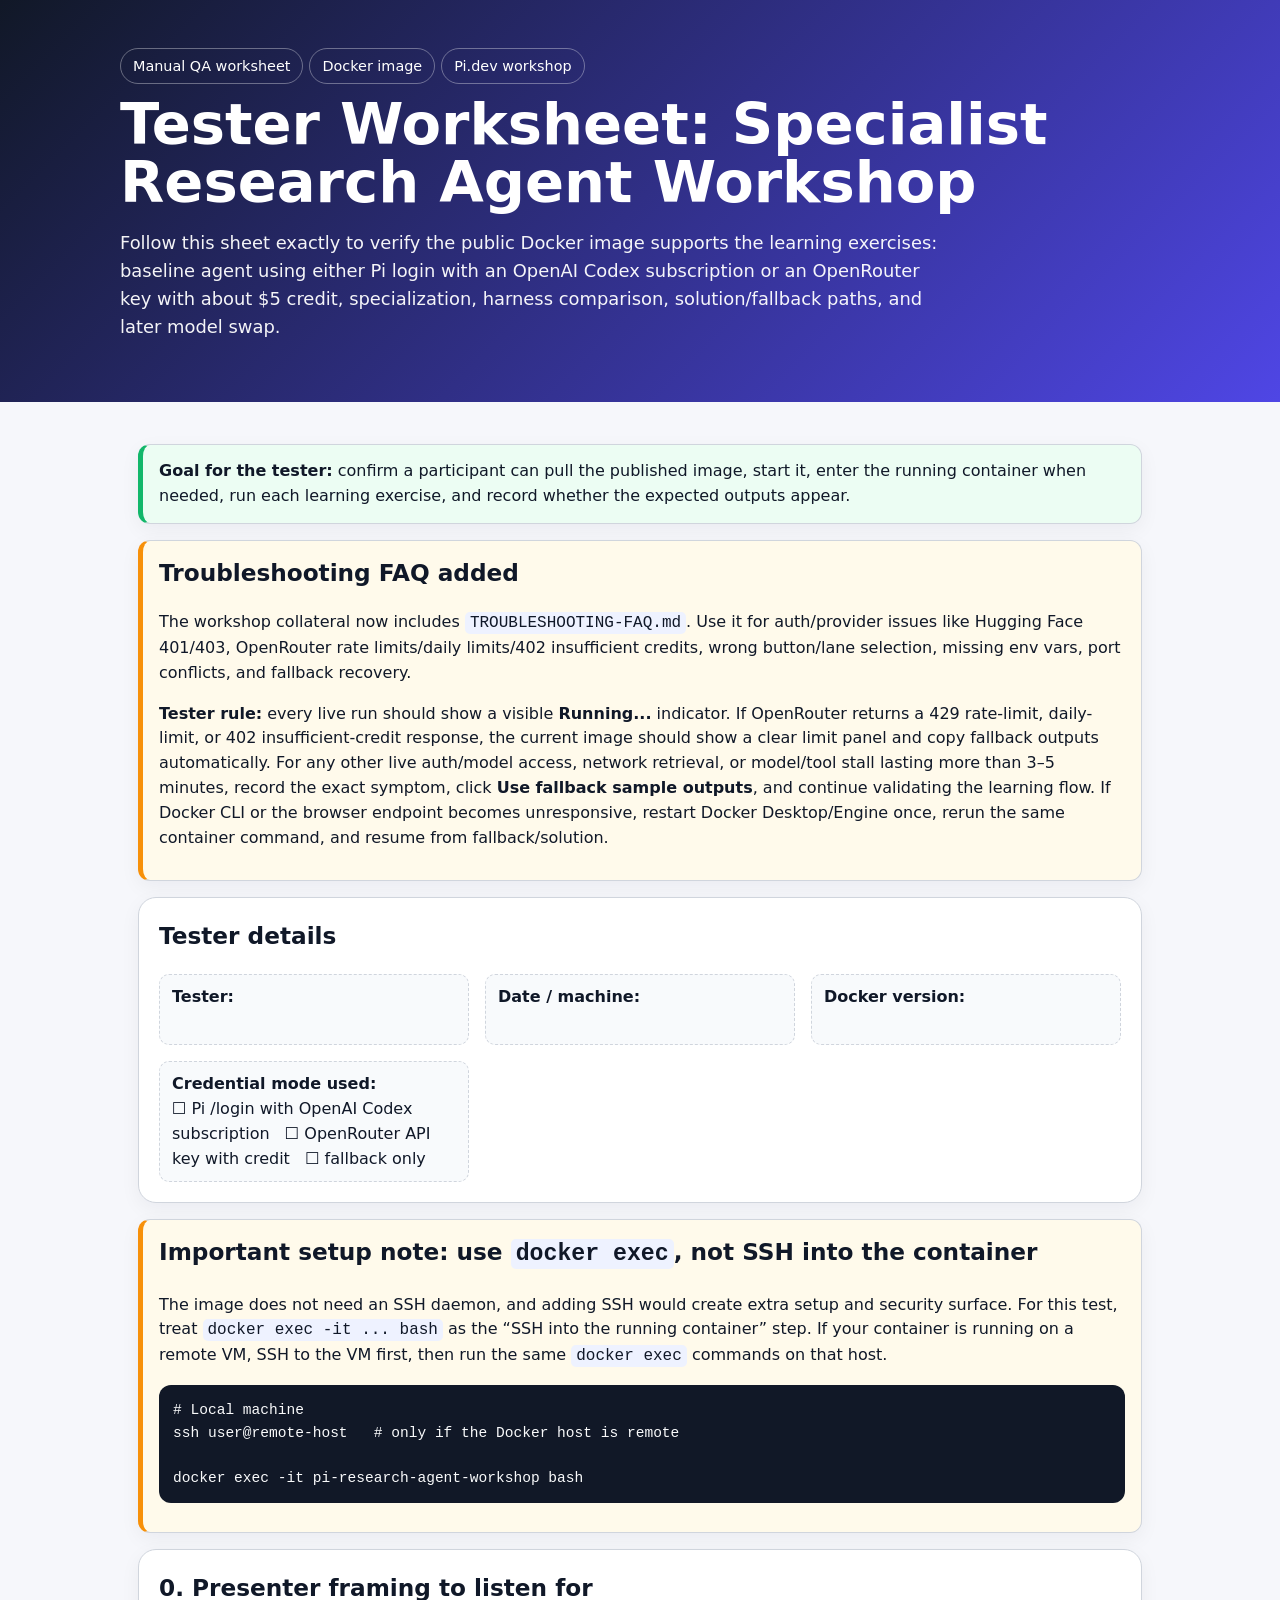
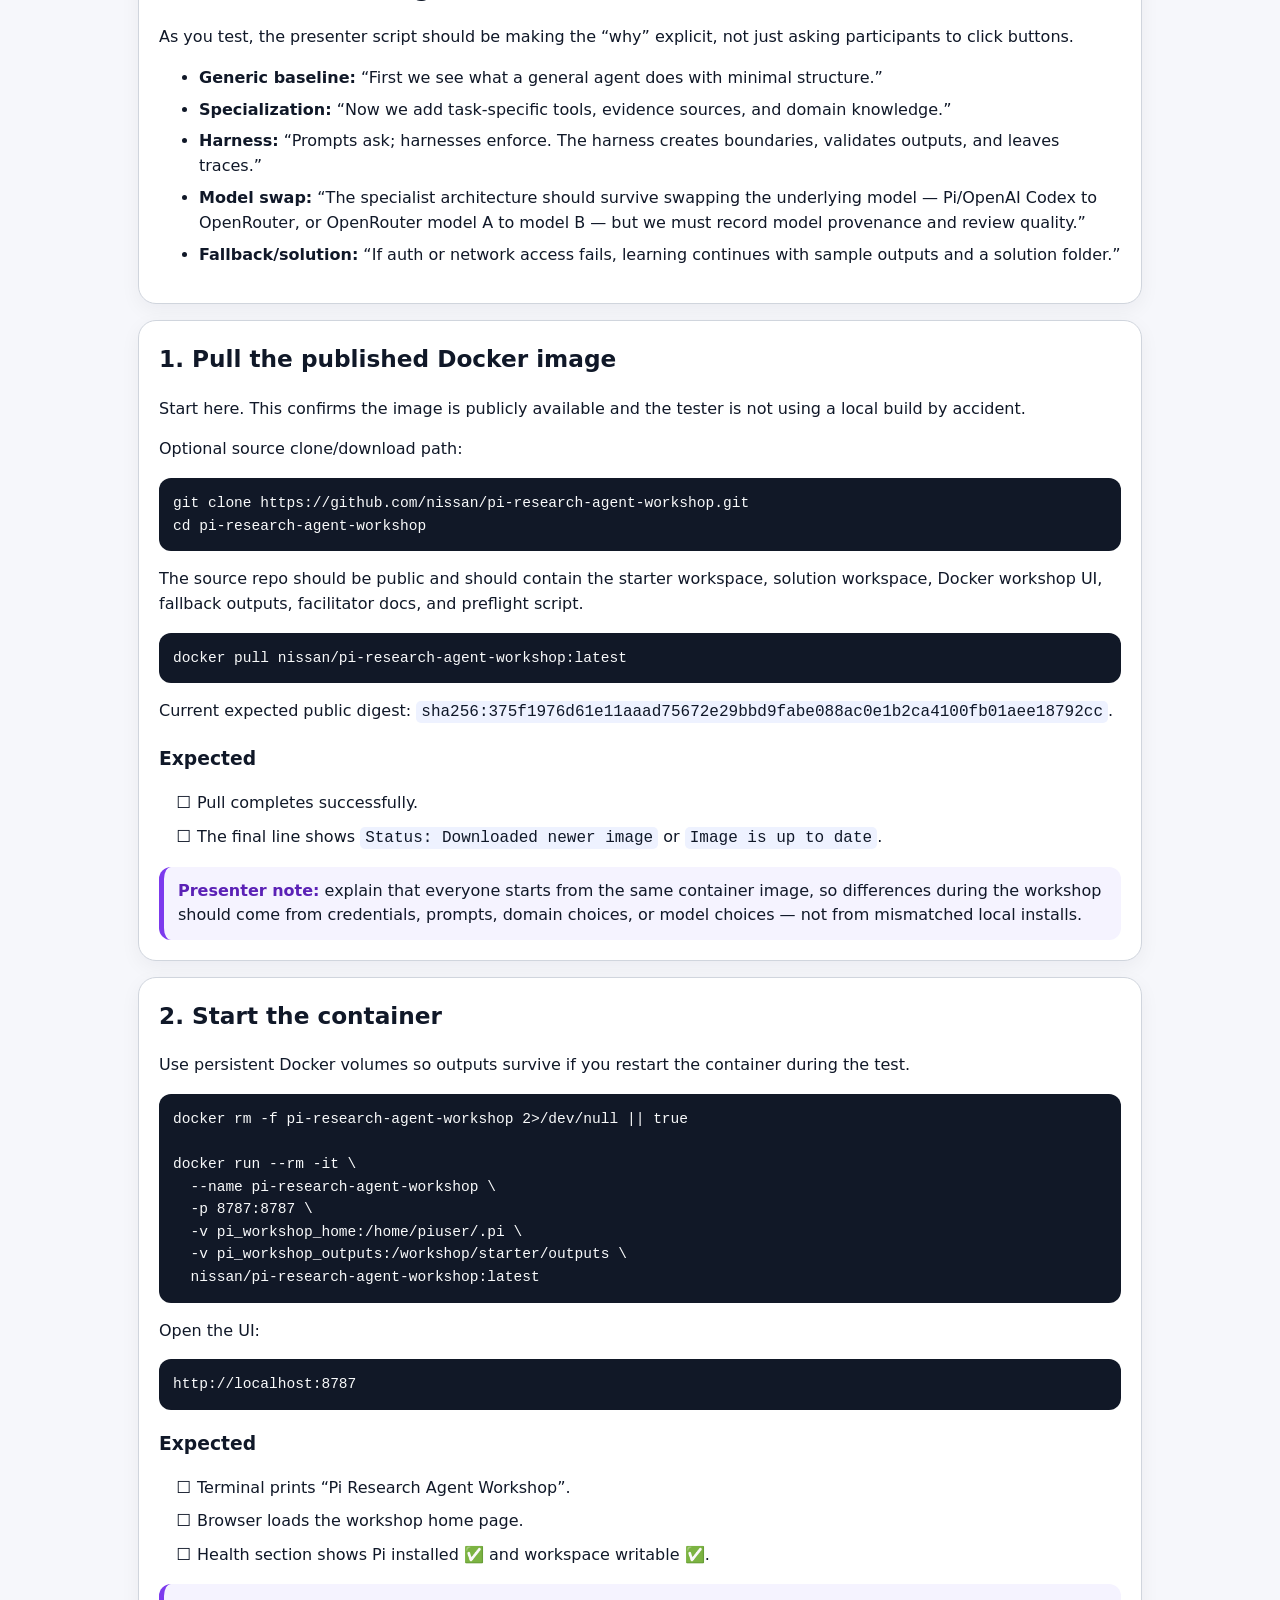
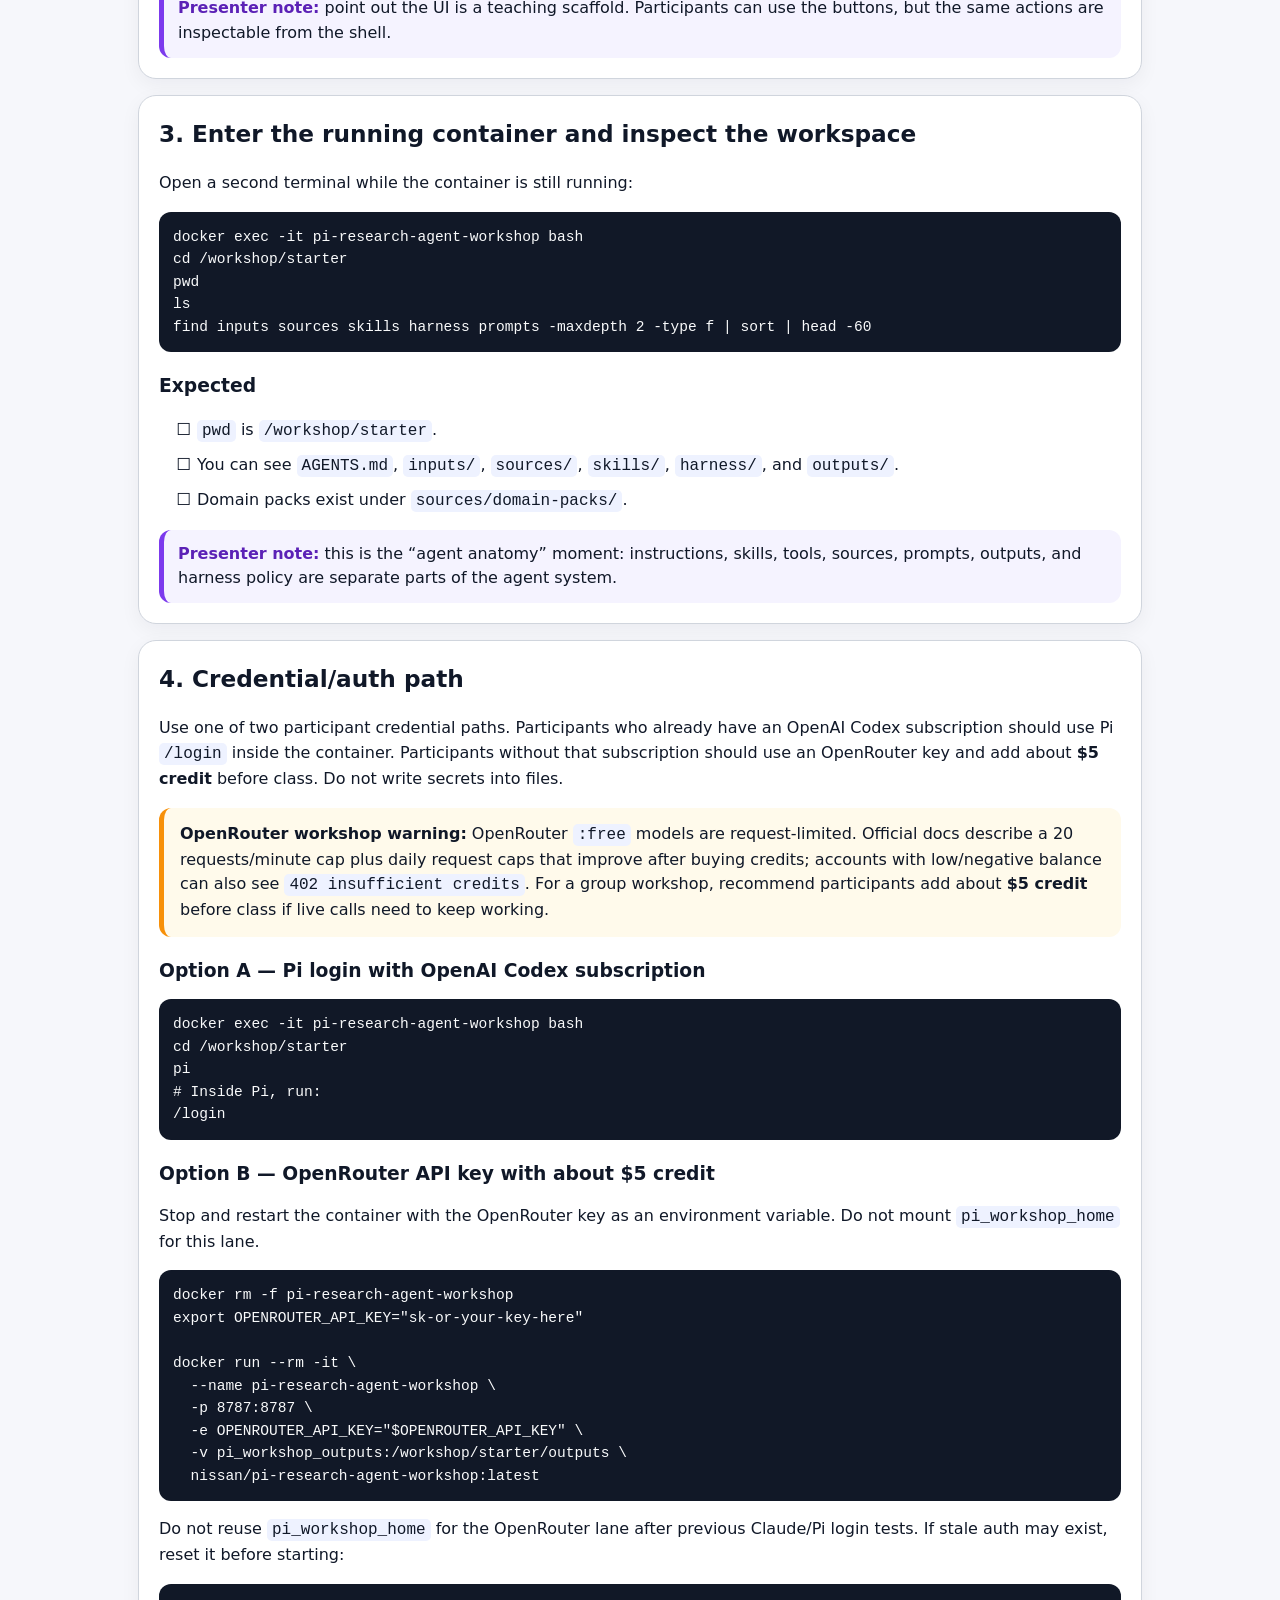
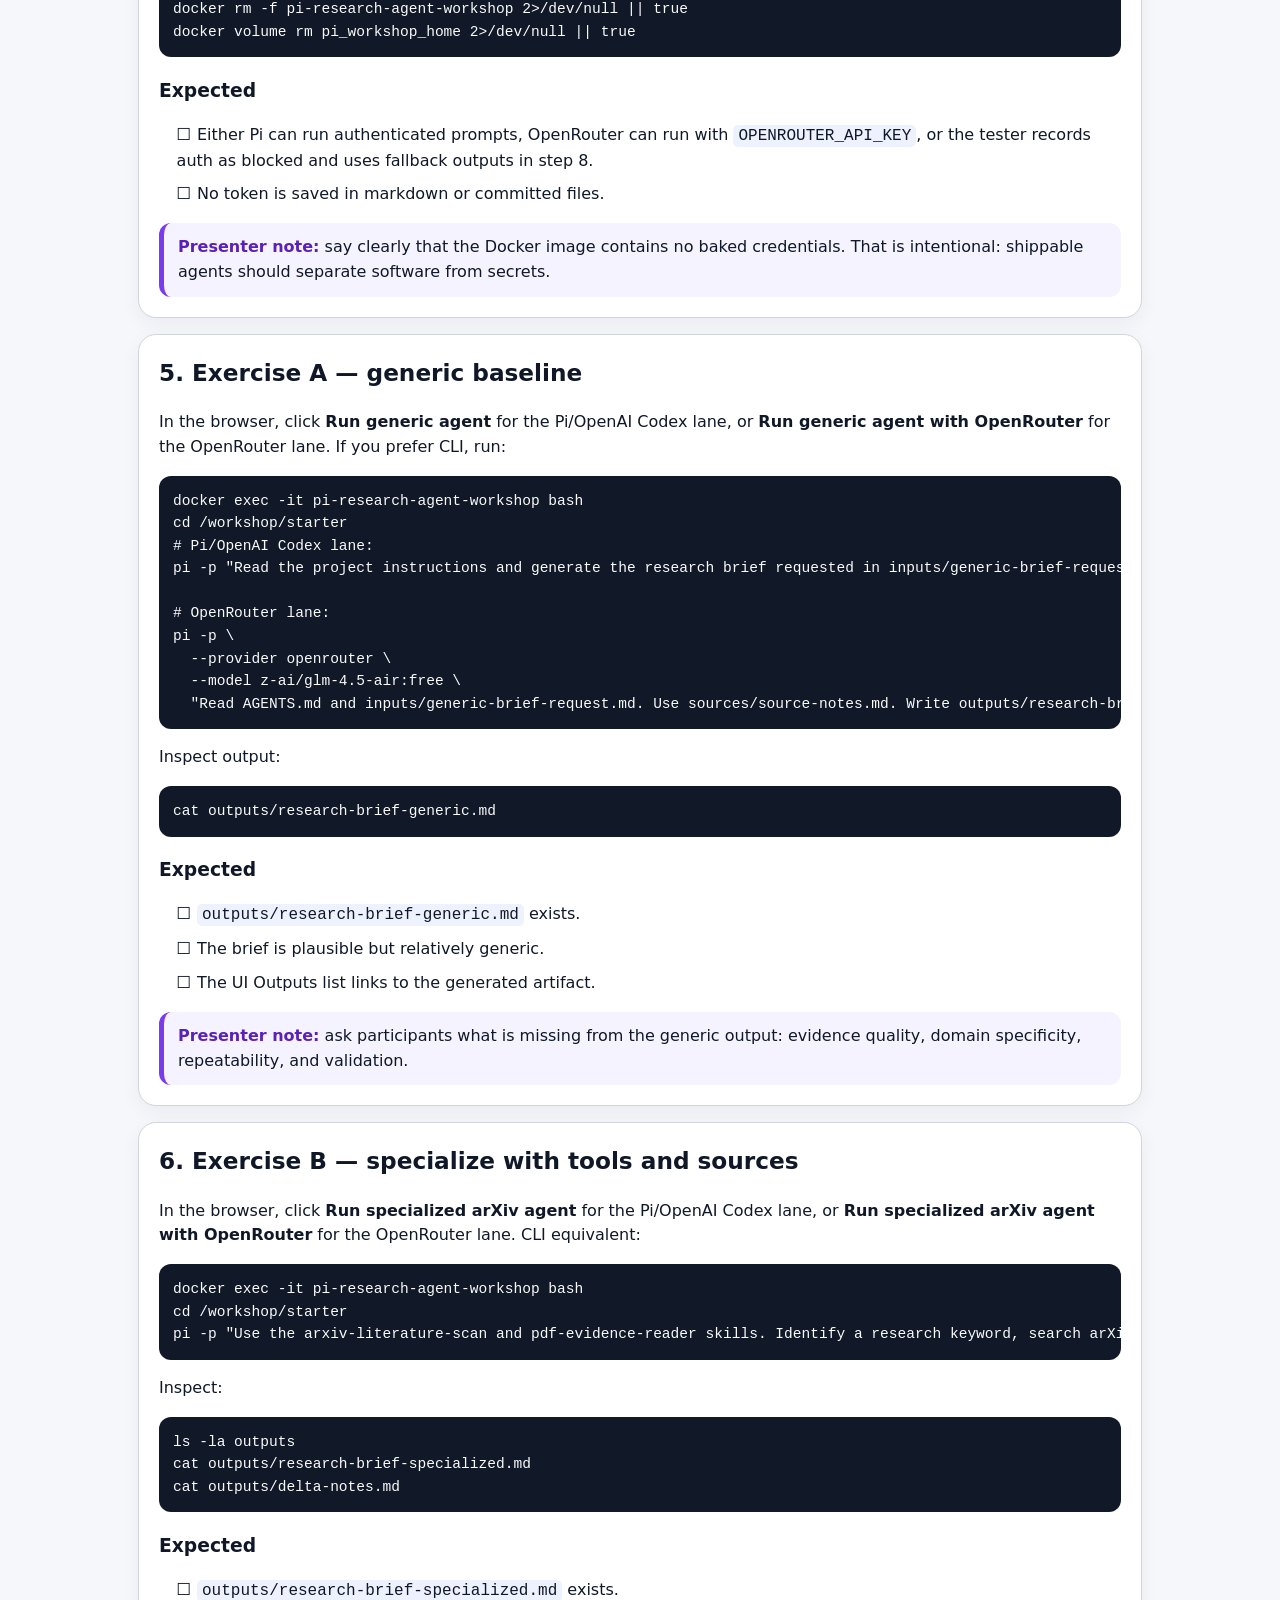
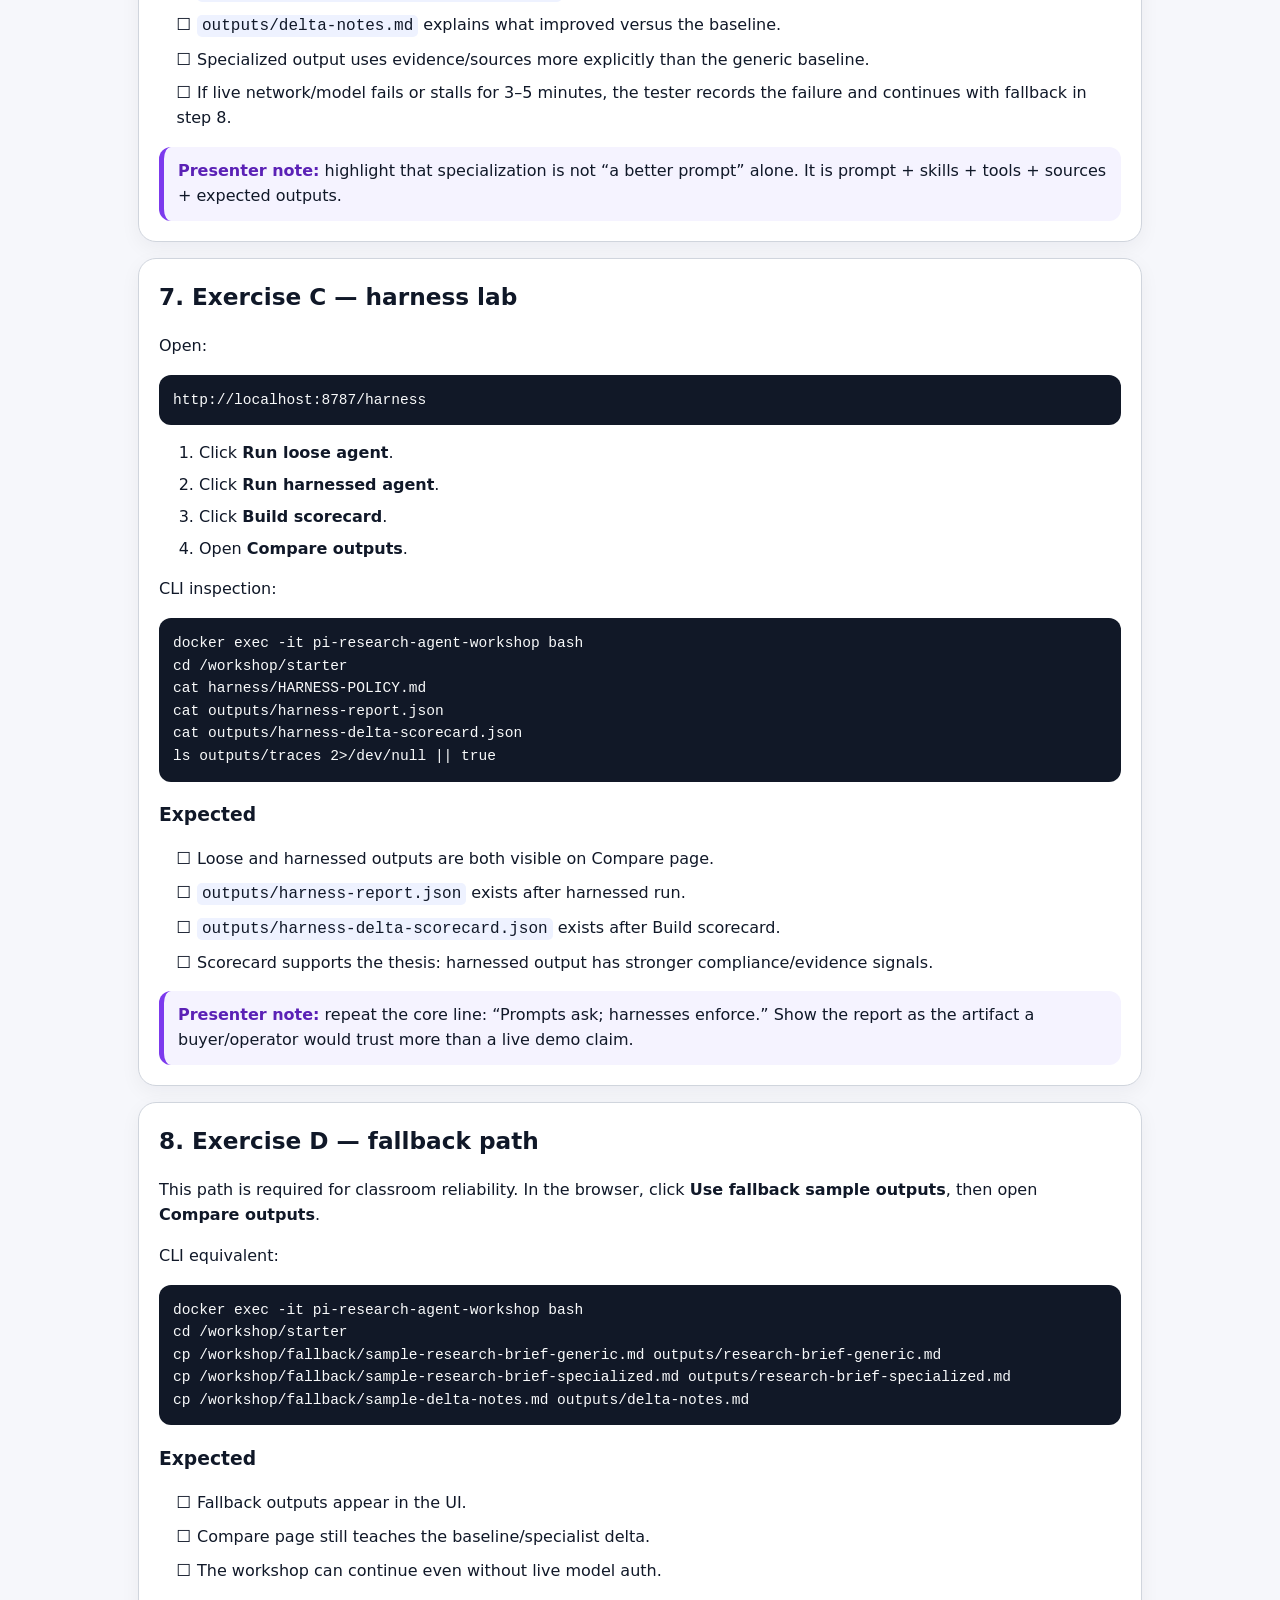
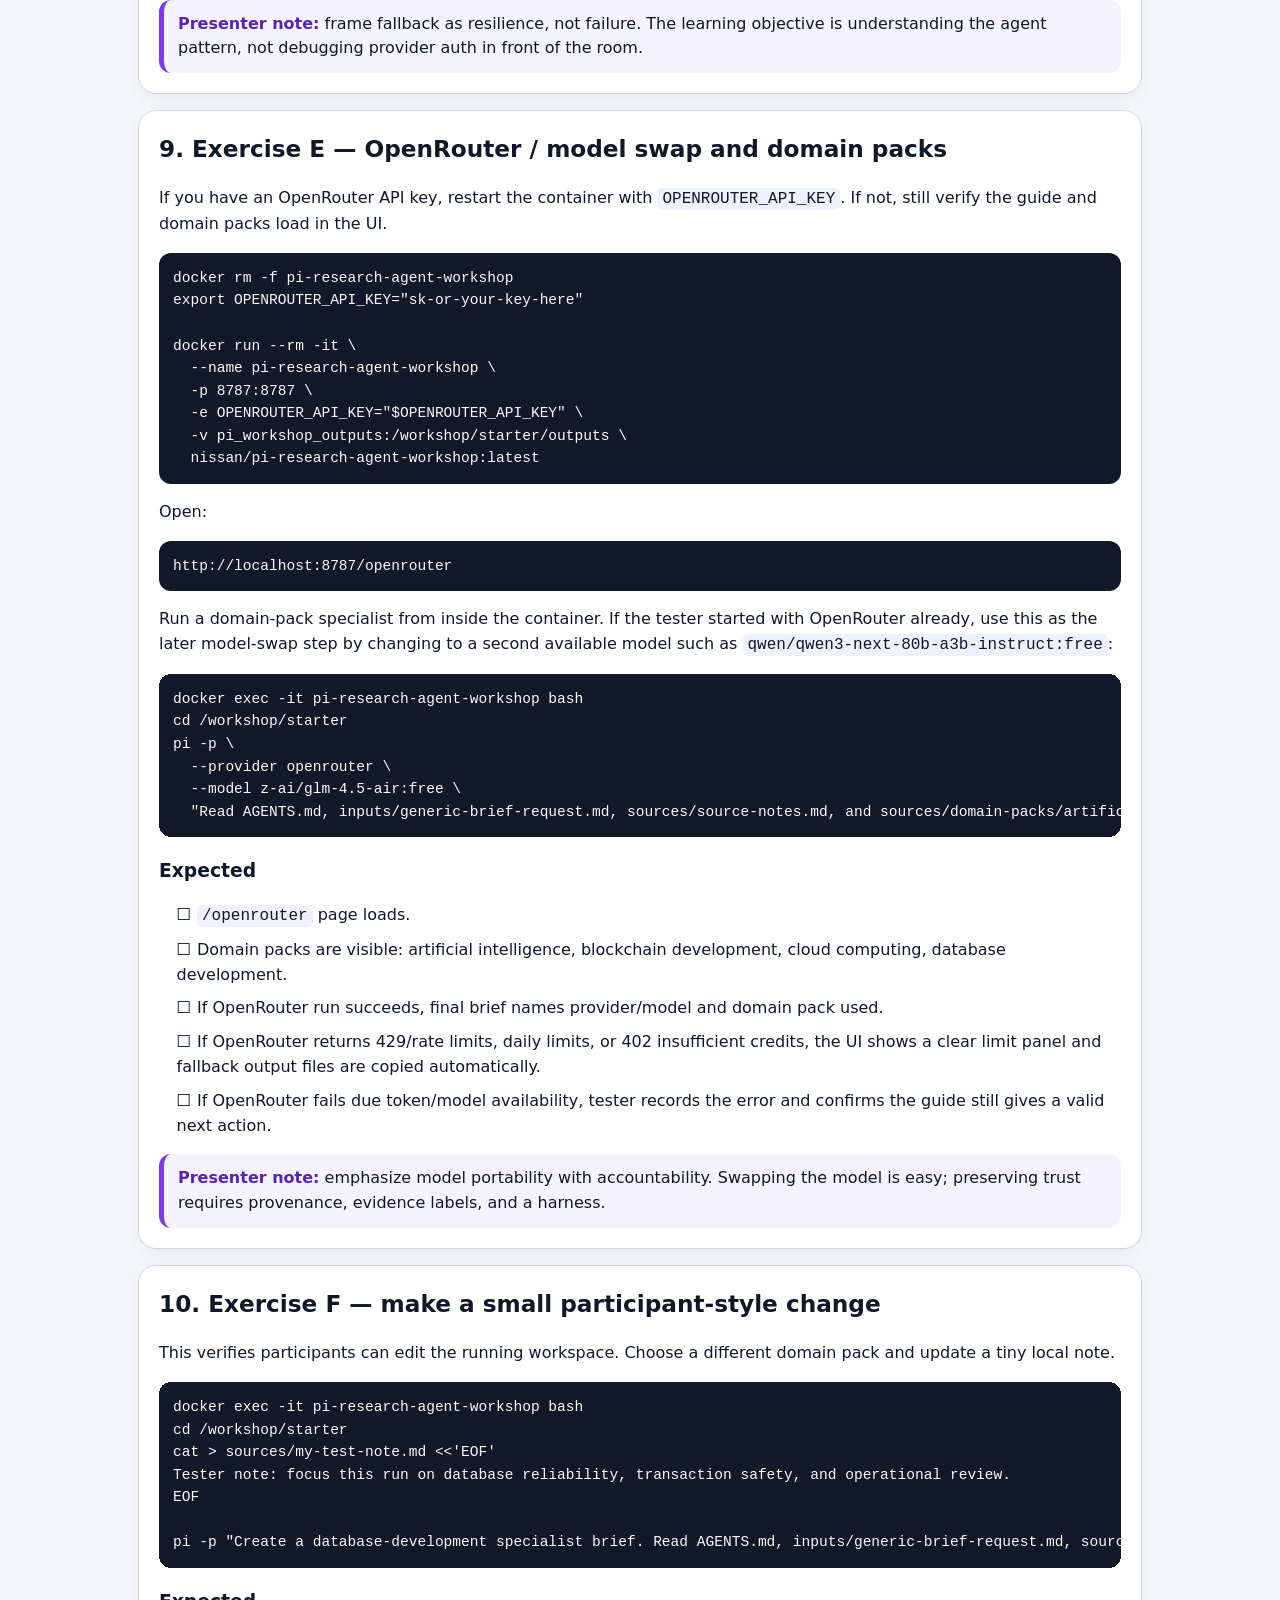
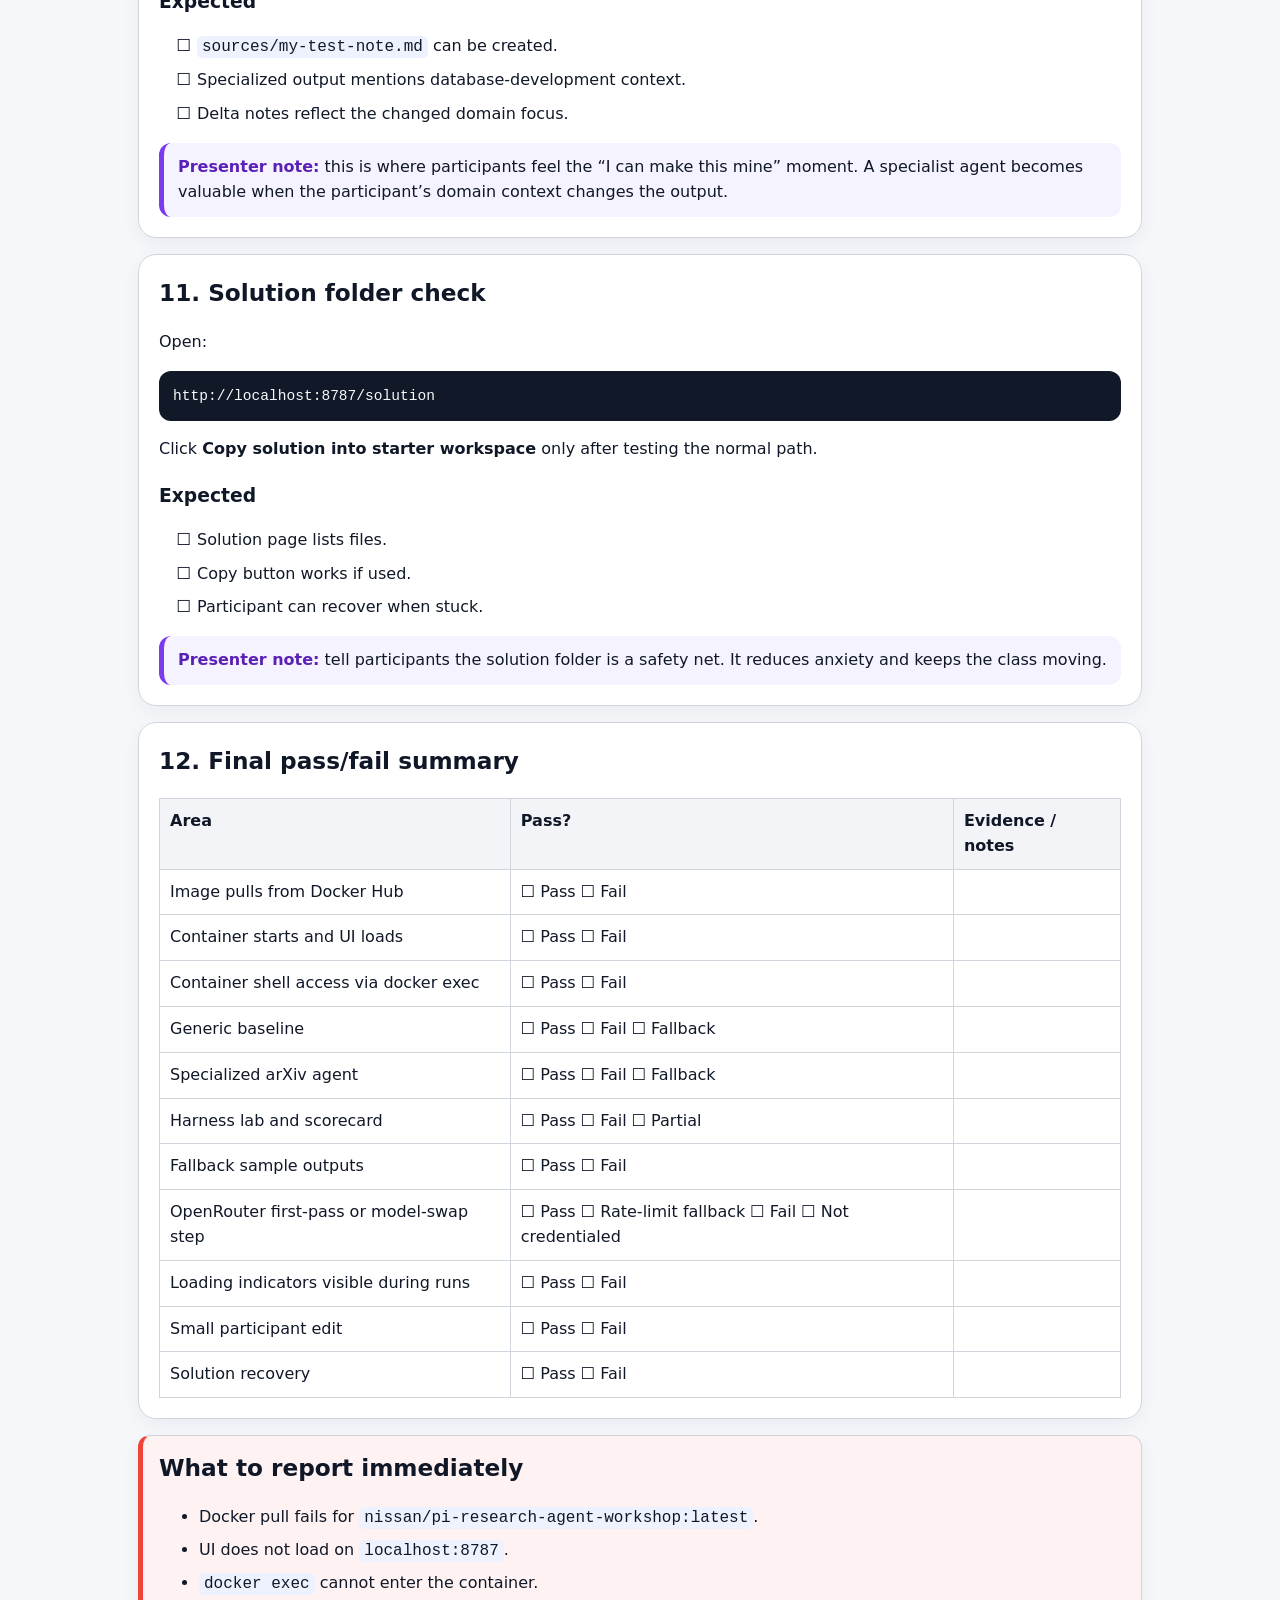
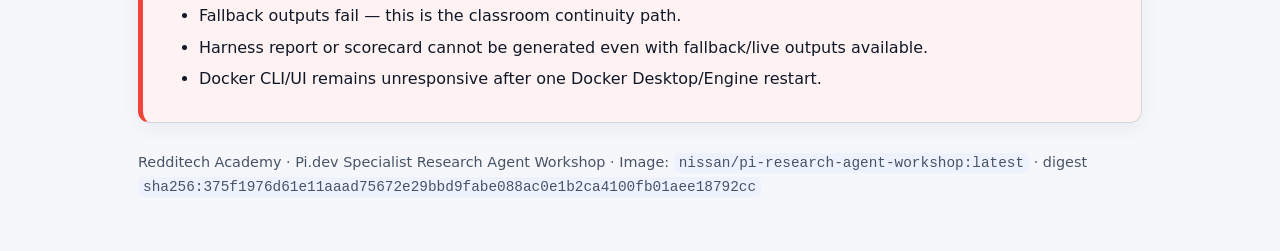
==== commit a8d7ecec: "Add Chat Lab comparison flow" ====
--- a/participant-tester-worksheet/index.html
+++ b/participant-tester-worksheet/index.html
@@ -97,7 +97,7 @@
 cd pi-research-agent-workshop</code></pre>
     <p>The source repo should be public and should contain the starter workspace, solution workspace, Docker workshop UI, fallback outputs, facilitator docs, and preflight script.</p>
     <pre><code>docker pull nissan/pi-research-agent-workshop:latest</code></pre>
-    <p>Current expected public digest: <code>sha256:77b7c8f9118b57d6d1c11b1e933cbdadb33b4ae12e0c7450d45bf81a88ea3469</code>.</p>
+    <p>Current expected public digest: <code>sha256:375f1976d61e11aaad75672e29bbd9fabe088ac0e1b2ca4100fb01aee18792cc</code>.</p>
     <h3>Expected</h3>
     <ul class="checklist"><li>Pull completes successfully.</li><li>The final line shows <code>Status: Downloaded newer image</code> or <code>Image is up to date</code>.</li></ul>
     <div class="presenter"><strong>Presenter note:</strong> explain that everyone starts from the same container image, so differences during the workshop should come from credentials, prompts, domain choices, or model choices — not from mismatched local installs.</div>
@@ -317,7 +317,7 @@
     </ul>
   </section>
 
-  <p class="footer">Redditech Academy · Pi.dev Specialist Research Agent Workshop · Image: <code>nissan/pi-research-agent-workshop:latest</code> · digest <code>sha256:77b7c8f9118b57d6d1c11b1e933cbdadb33b4ae12e0c7450d45bf81a88ea3469</code></p>
+  <p class="footer">Redditech Academy · Pi.dev Specialist Research Agent Workshop · Image: <code>nissan/pi-research-agent-workshop:latest</code> · digest <code>sha256:375f1976d61e11aaad75672e29bbd9fabe088ac0e1b2ca4100fb01aee18792cc</code></p>
 </main>
 </body>
 </html>
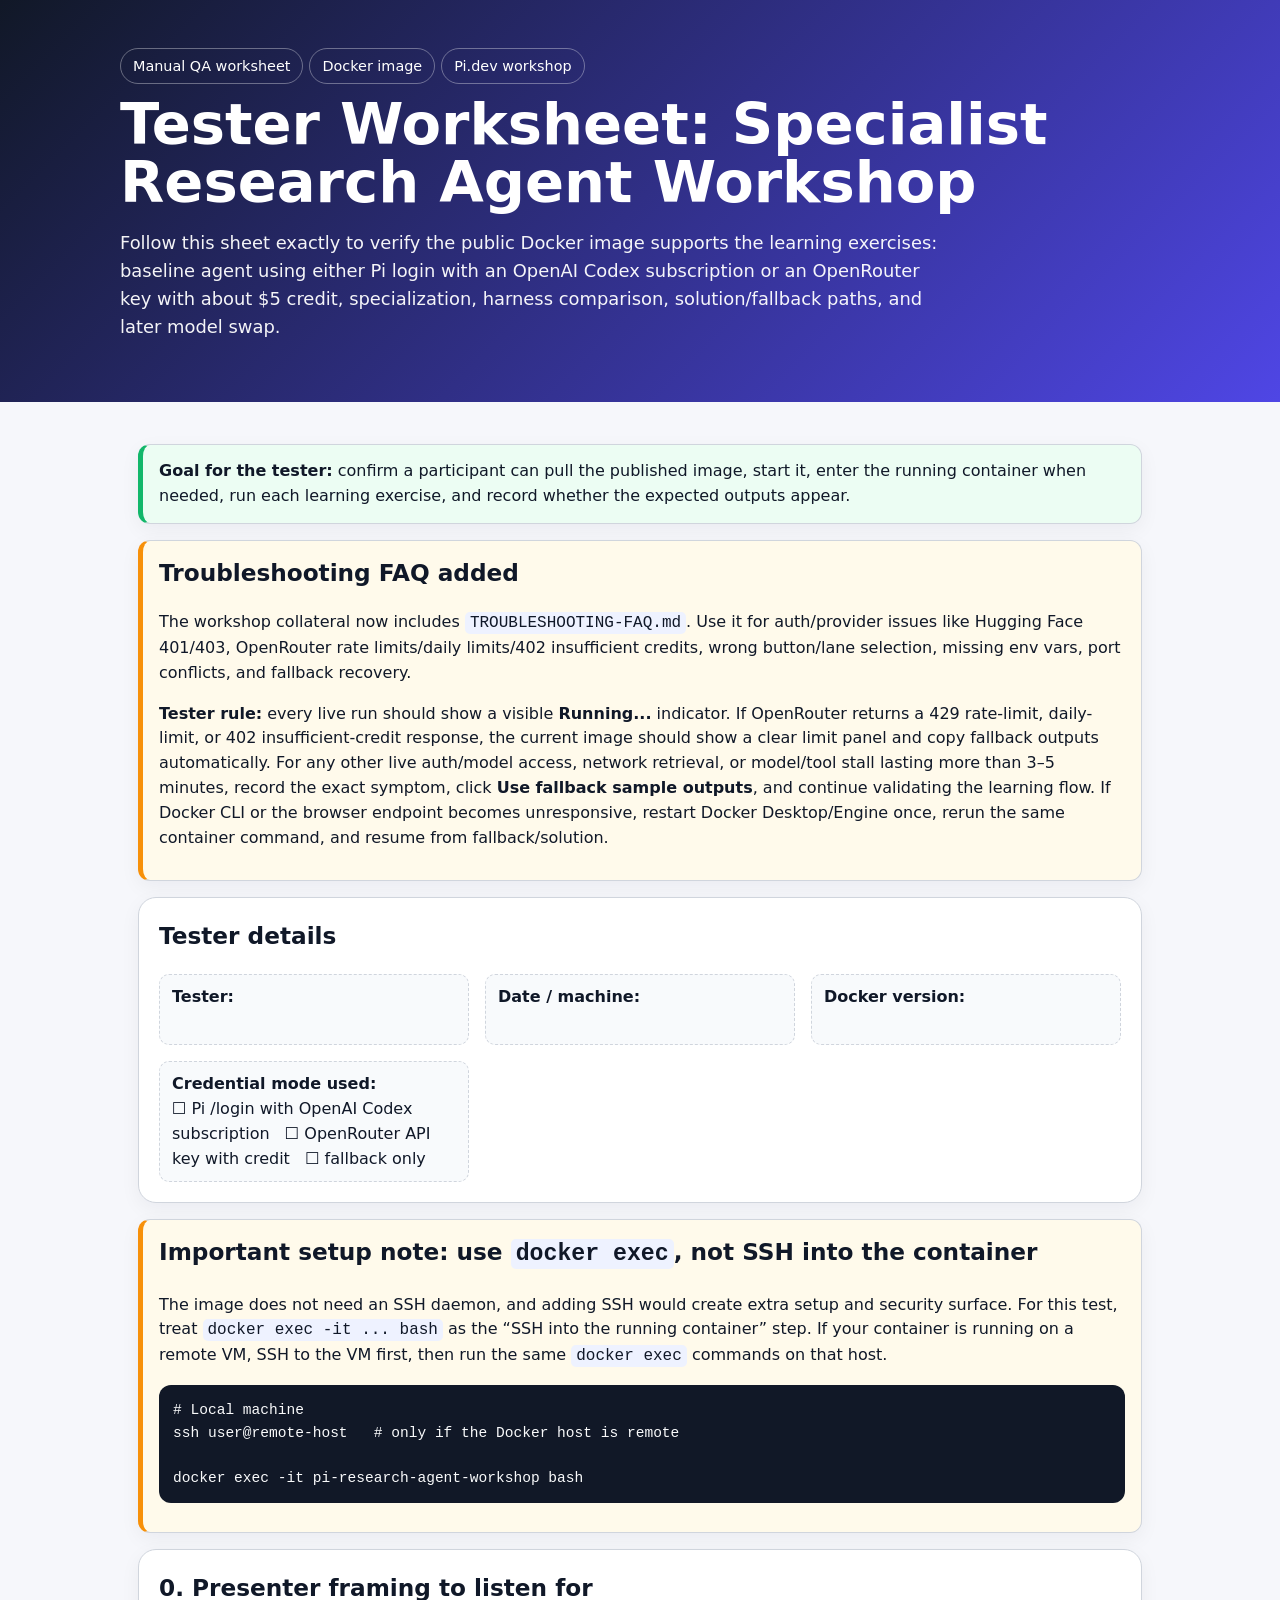
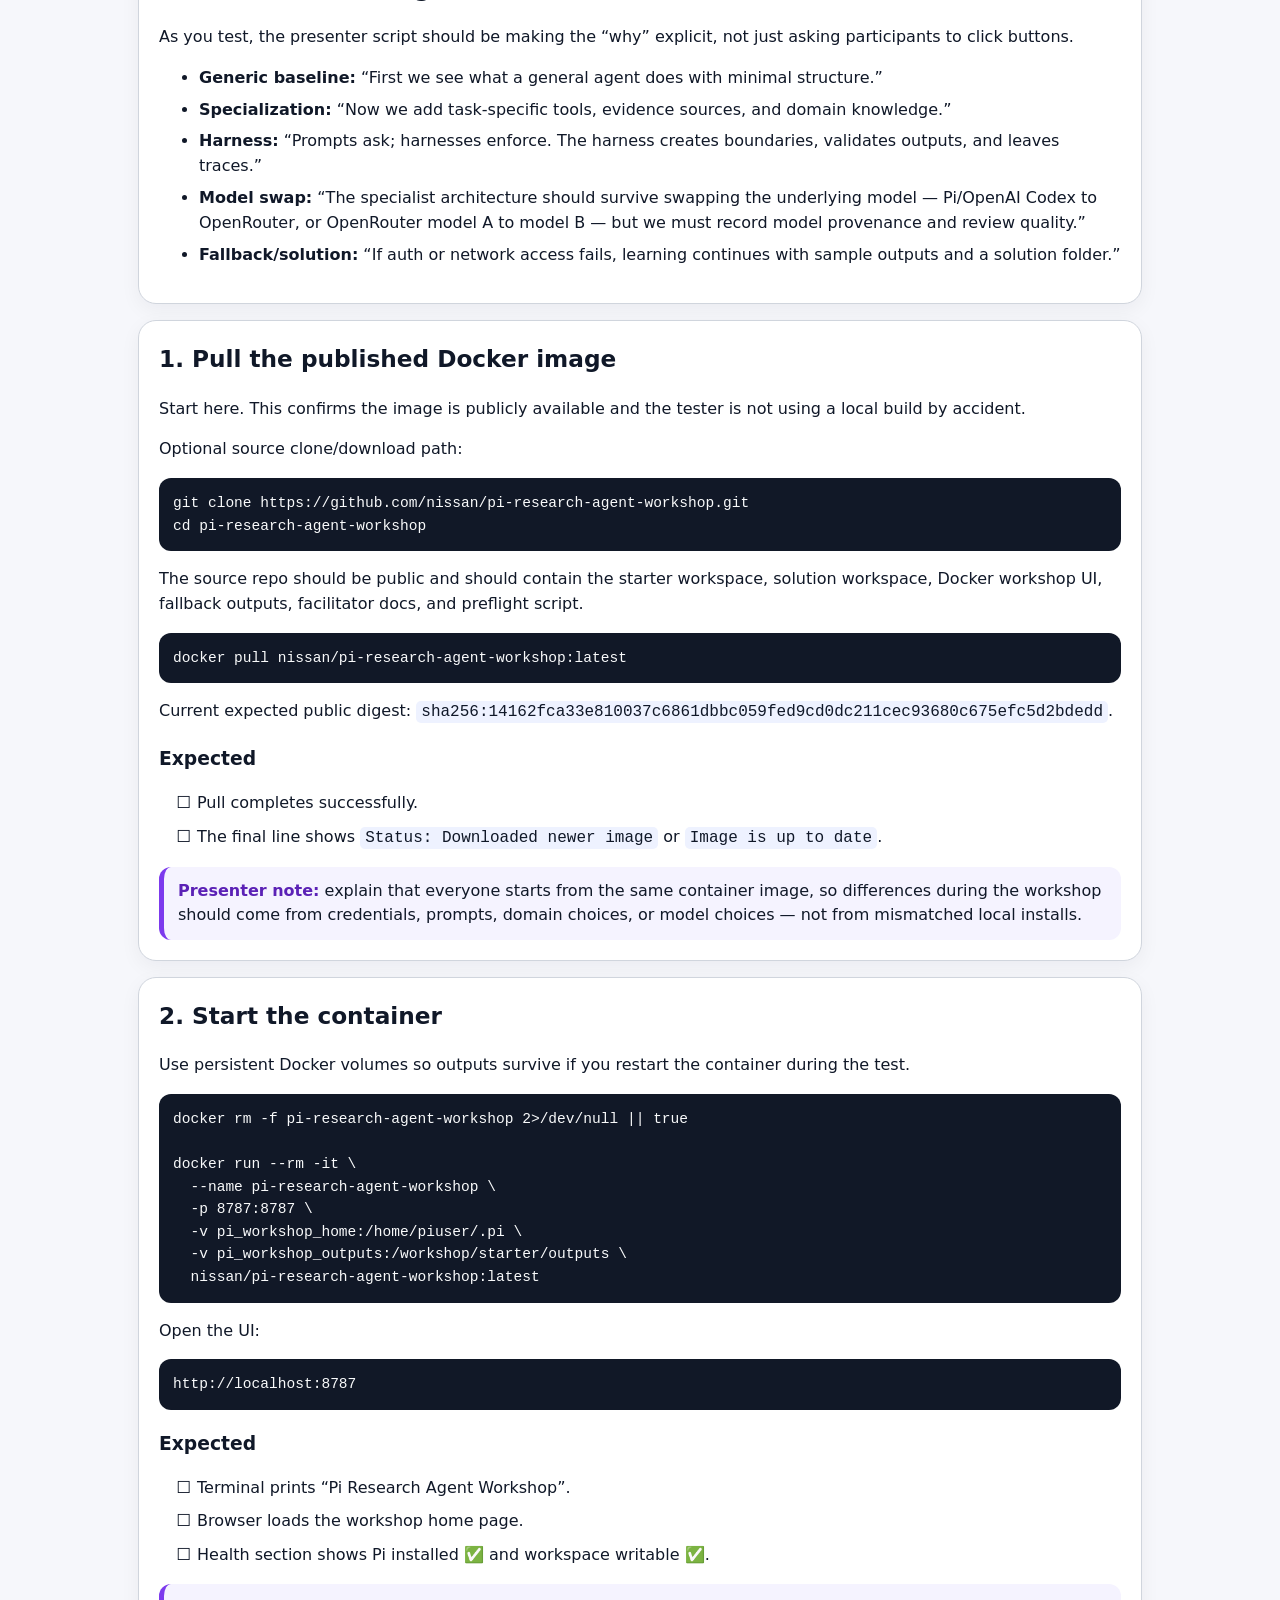
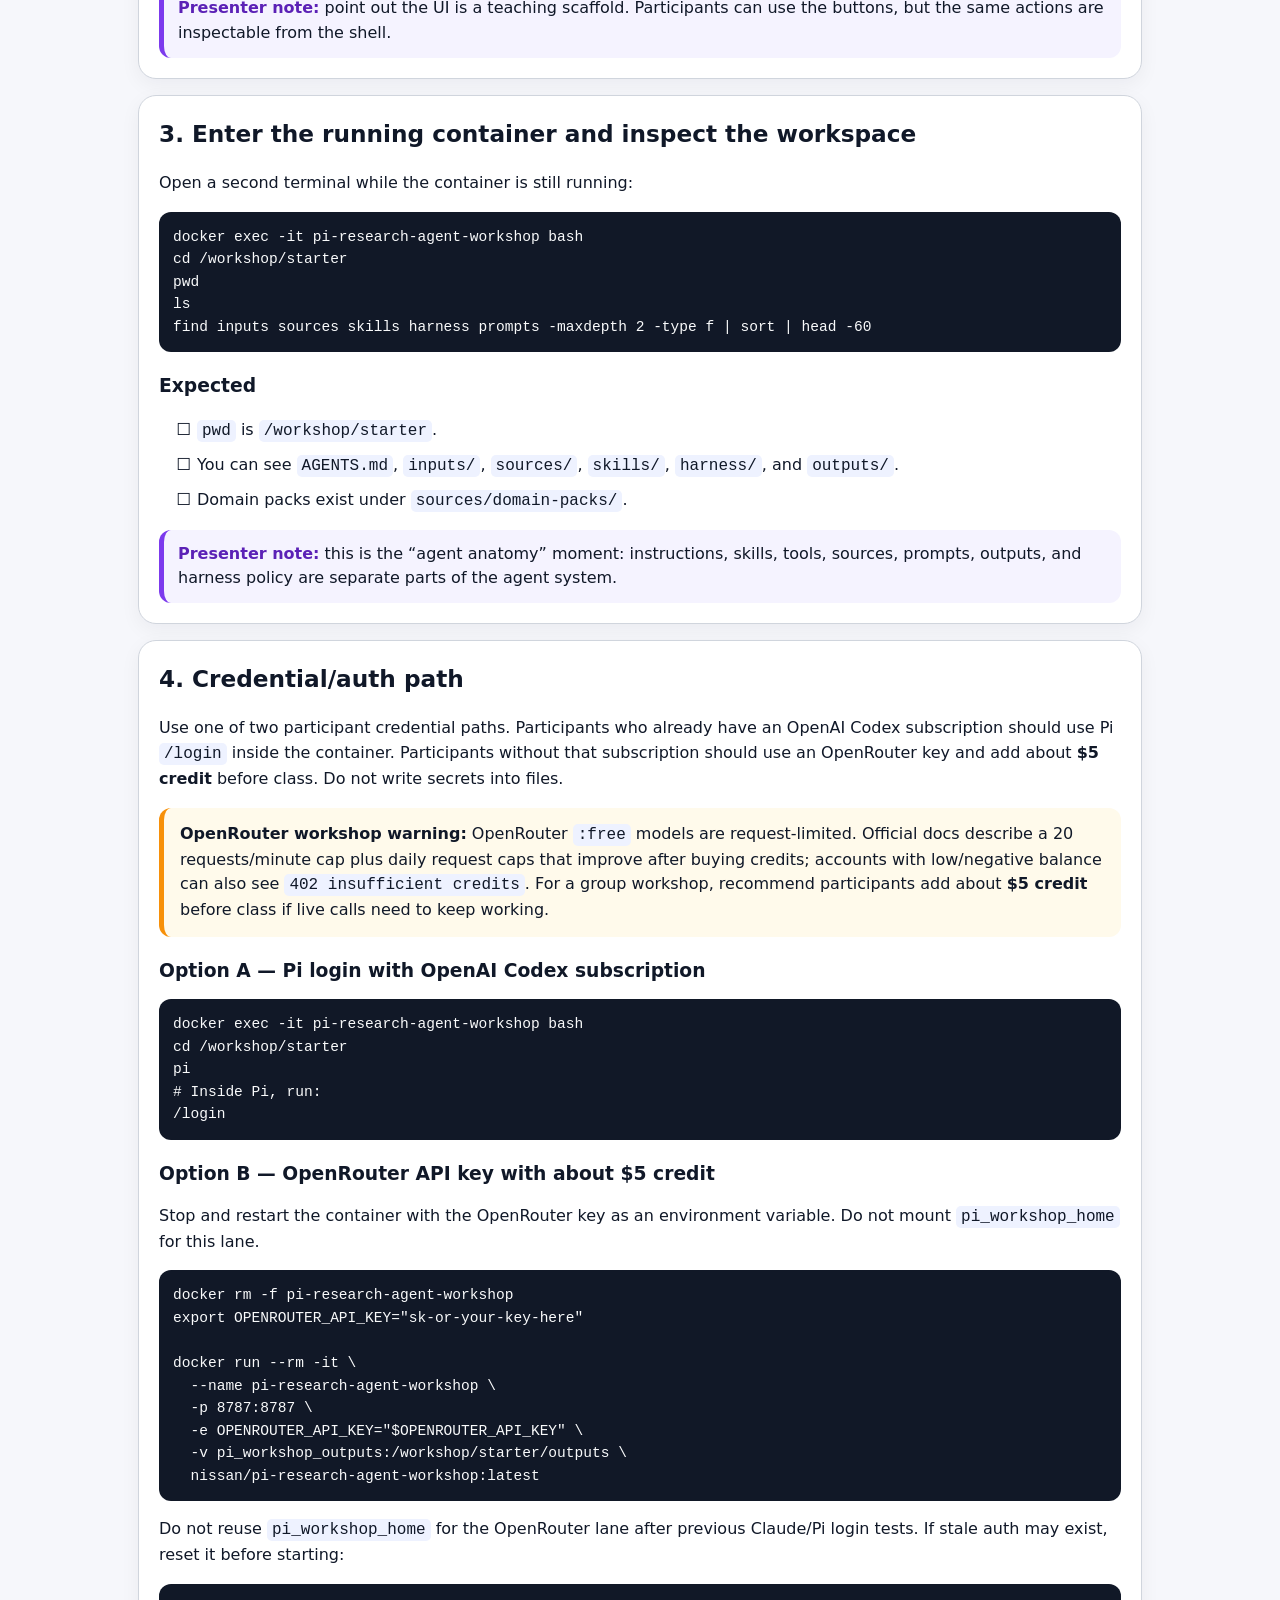
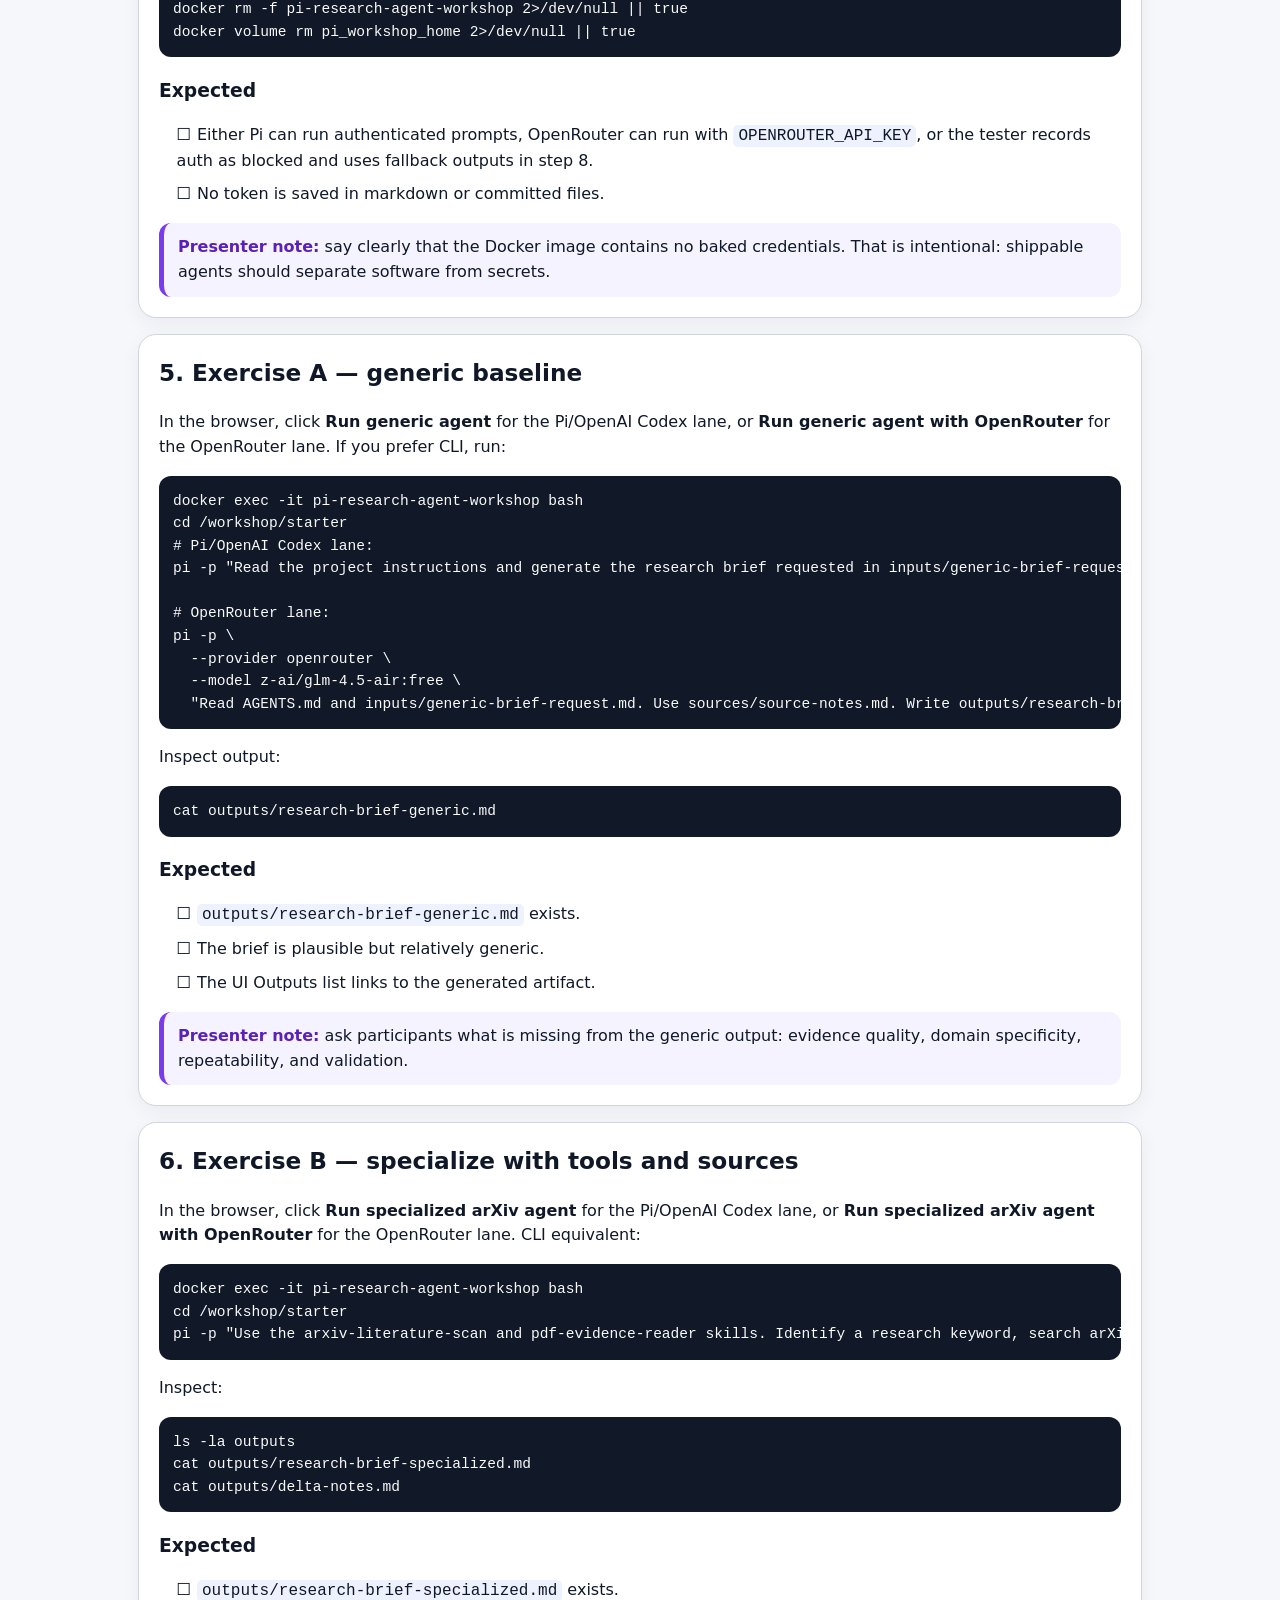
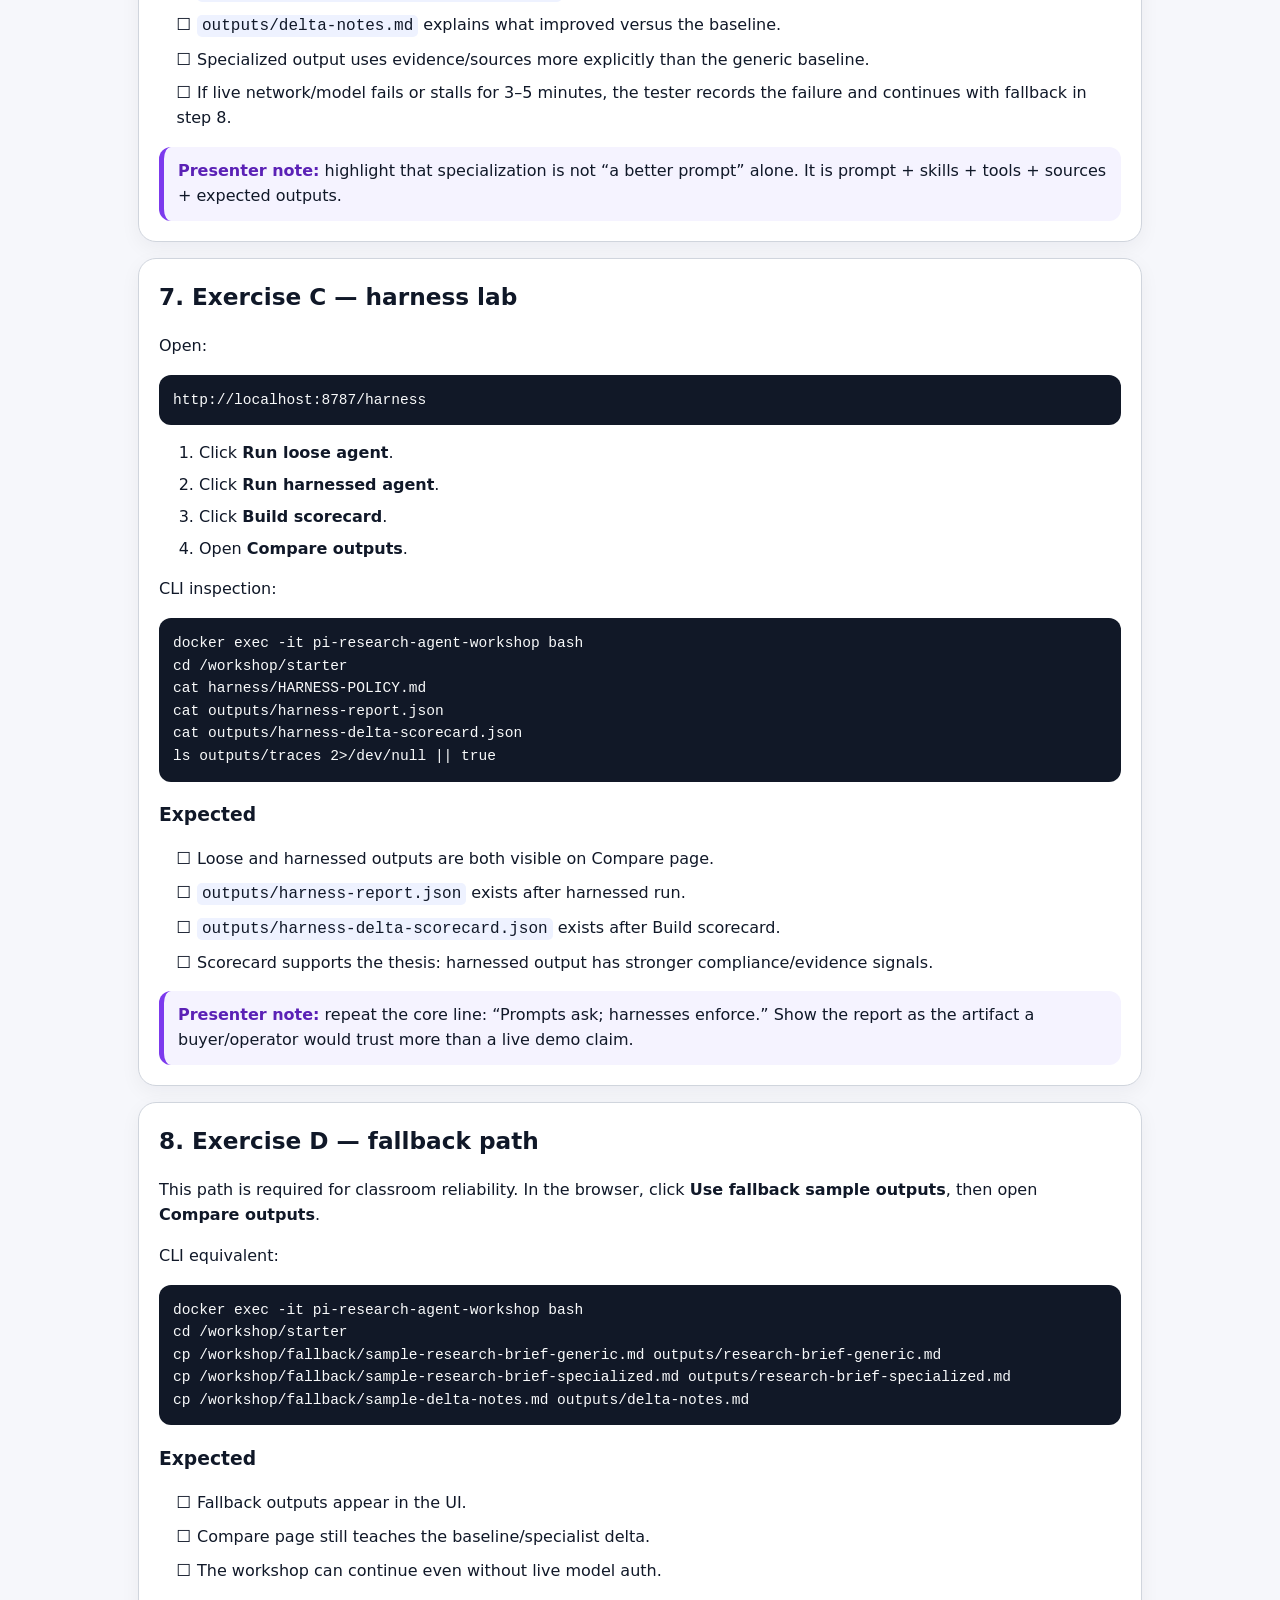
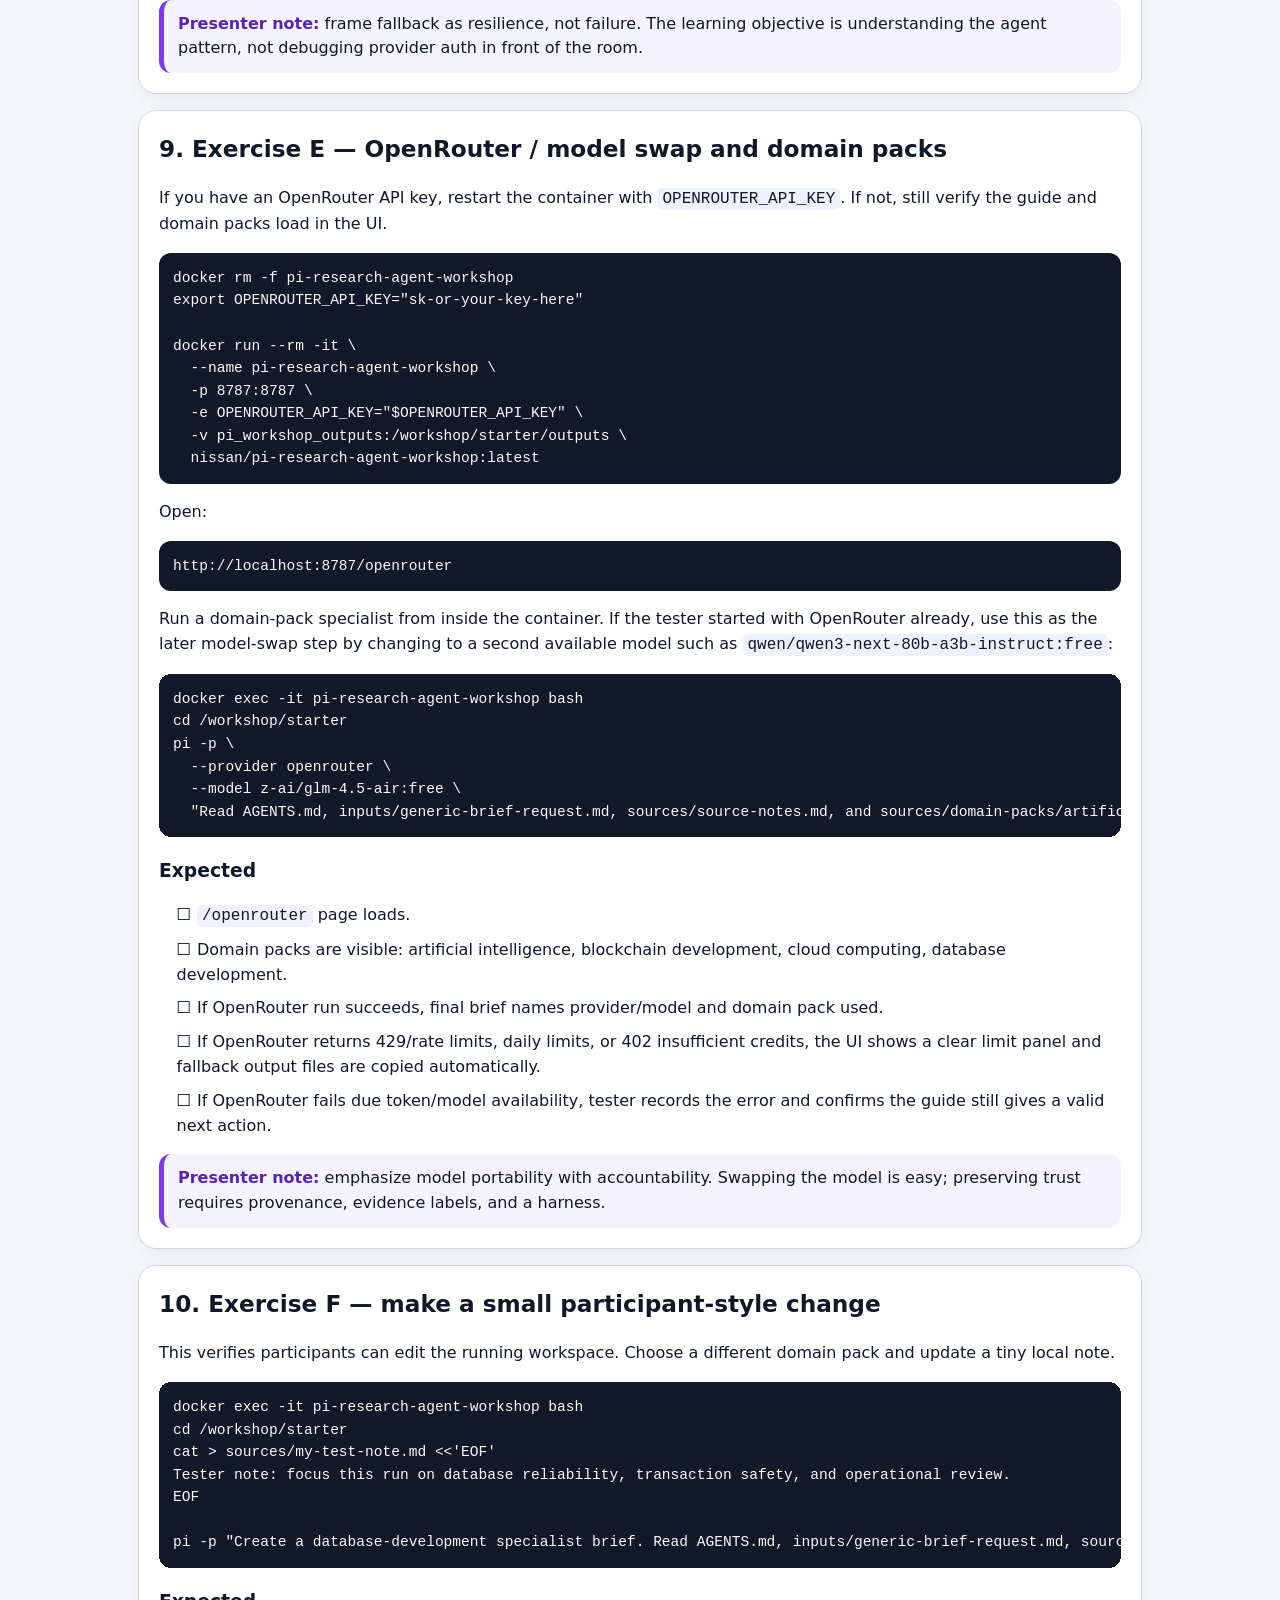
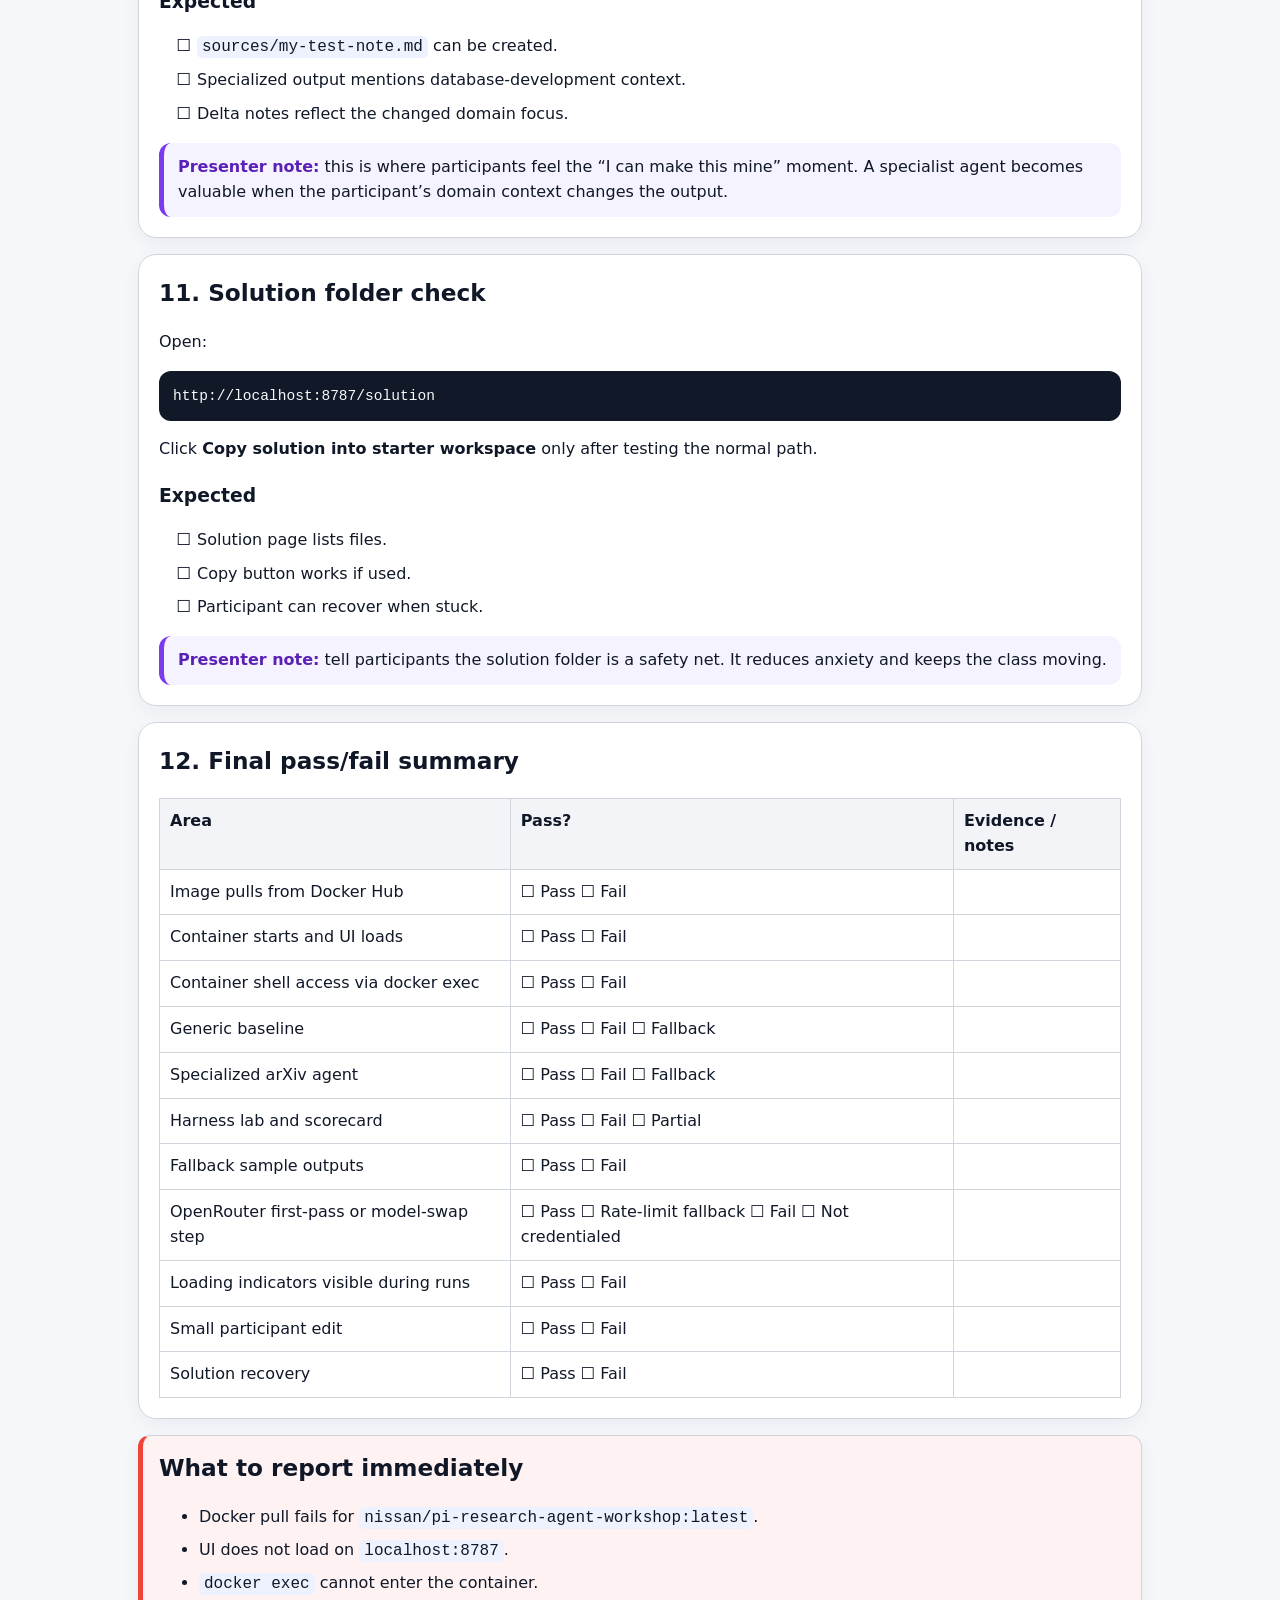
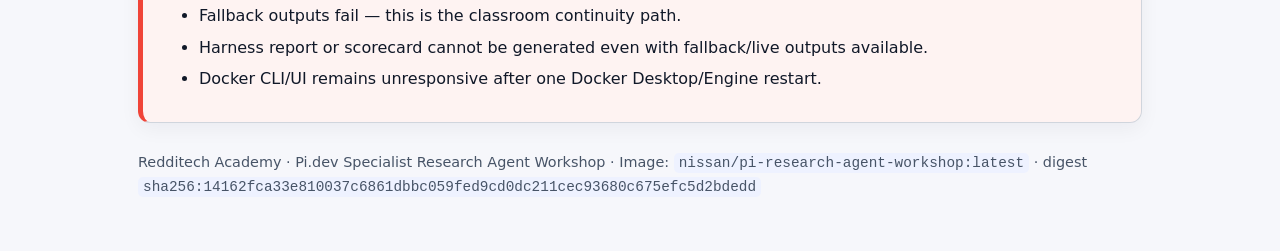
==== commit 72a2d7f4: "Polish Chat Lab facilitation controls" ====
--- a/participant-tester-worksheet/index.html
+++ b/participant-tester-worksheet/index.html
@@ -97,7 +97,7 @@
 cd pi-research-agent-workshop</code></pre>
     <p>The source repo should be public and should contain the starter workspace, solution workspace, Docker workshop UI, fallback outputs, facilitator docs, and preflight script.</p>
     <pre><code>docker pull nissan/pi-research-agent-workshop:latest</code></pre>
-    <p>Current expected public digest: <code>sha256:375f1976d61e11aaad75672e29bbd9fabe088ac0e1b2ca4100fb01aee18792cc</code>.</p>
+    <p>Current expected public digest: <code>sha256:14162fca33e810037c6861dbbc059fed9cd0dc211cec93680c675efc5d2bdedd</code>.</p>
     <h3>Expected</h3>
     <ul class="checklist"><li>Pull completes successfully.</li><li>The final line shows <code>Status: Downloaded newer image</code> or <code>Image is up to date</code>.</li></ul>
     <div class="presenter"><strong>Presenter note:</strong> explain that everyone starts from the same container image, so differences during the workshop should come from credentials, prompts, domain choices, or model choices — not from mismatched local installs.</div>
@@ -317,7 +317,7 @@
     </ul>
   </section>
 
-  <p class="footer">Redditech Academy · Pi.dev Specialist Research Agent Workshop · Image: <code>nissan/pi-research-agent-workshop:latest</code> · digest <code>sha256:375f1976d61e11aaad75672e29bbd9fabe088ac0e1b2ca4100fb01aee18792cc</code></p>
+  <p class="footer">Redditech Academy · Pi.dev Specialist Research Agent Workshop · Image: <code>nissan/pi-research-agent-workshop:latest</code> · digest <code>sha256:14162fca33e810037c6861dbbc059fed9cd0dc211cec93680c675efc5d2bdedd</code></p>
 </main>
 </body>
 </html>
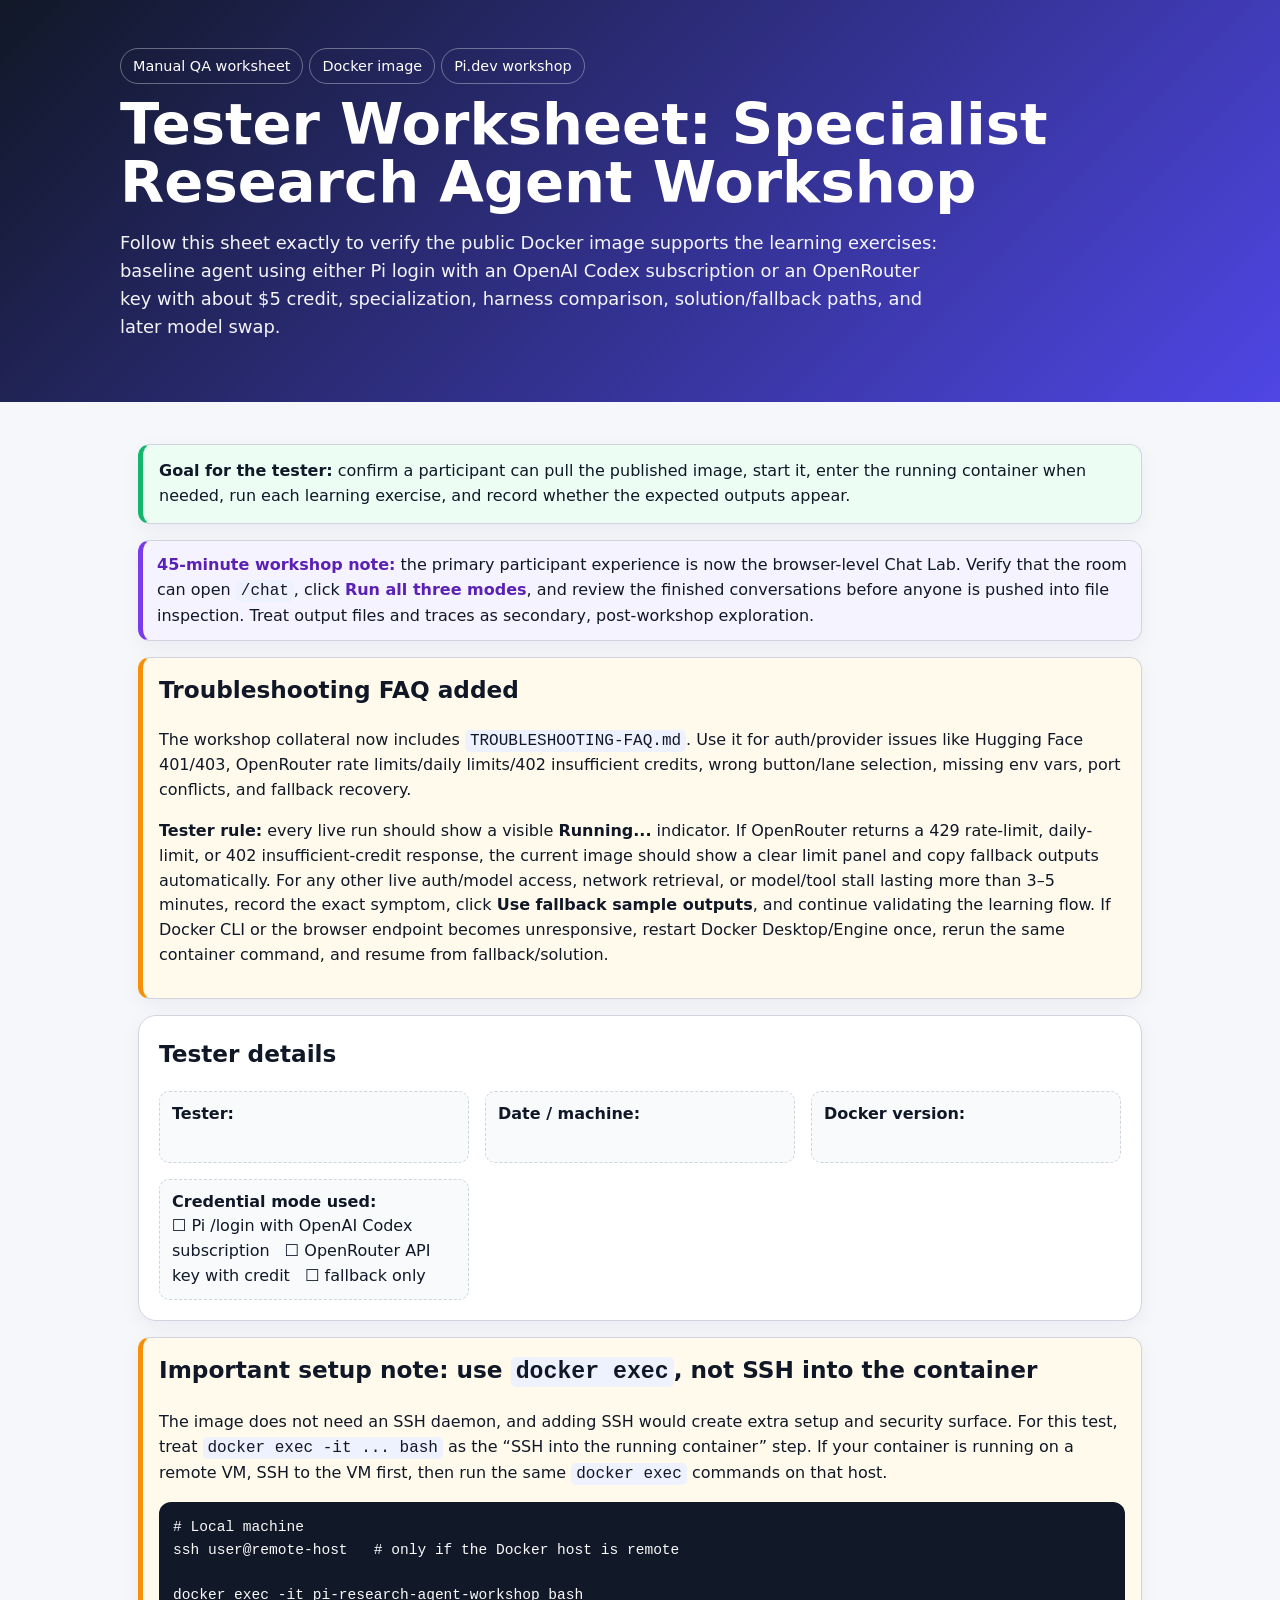
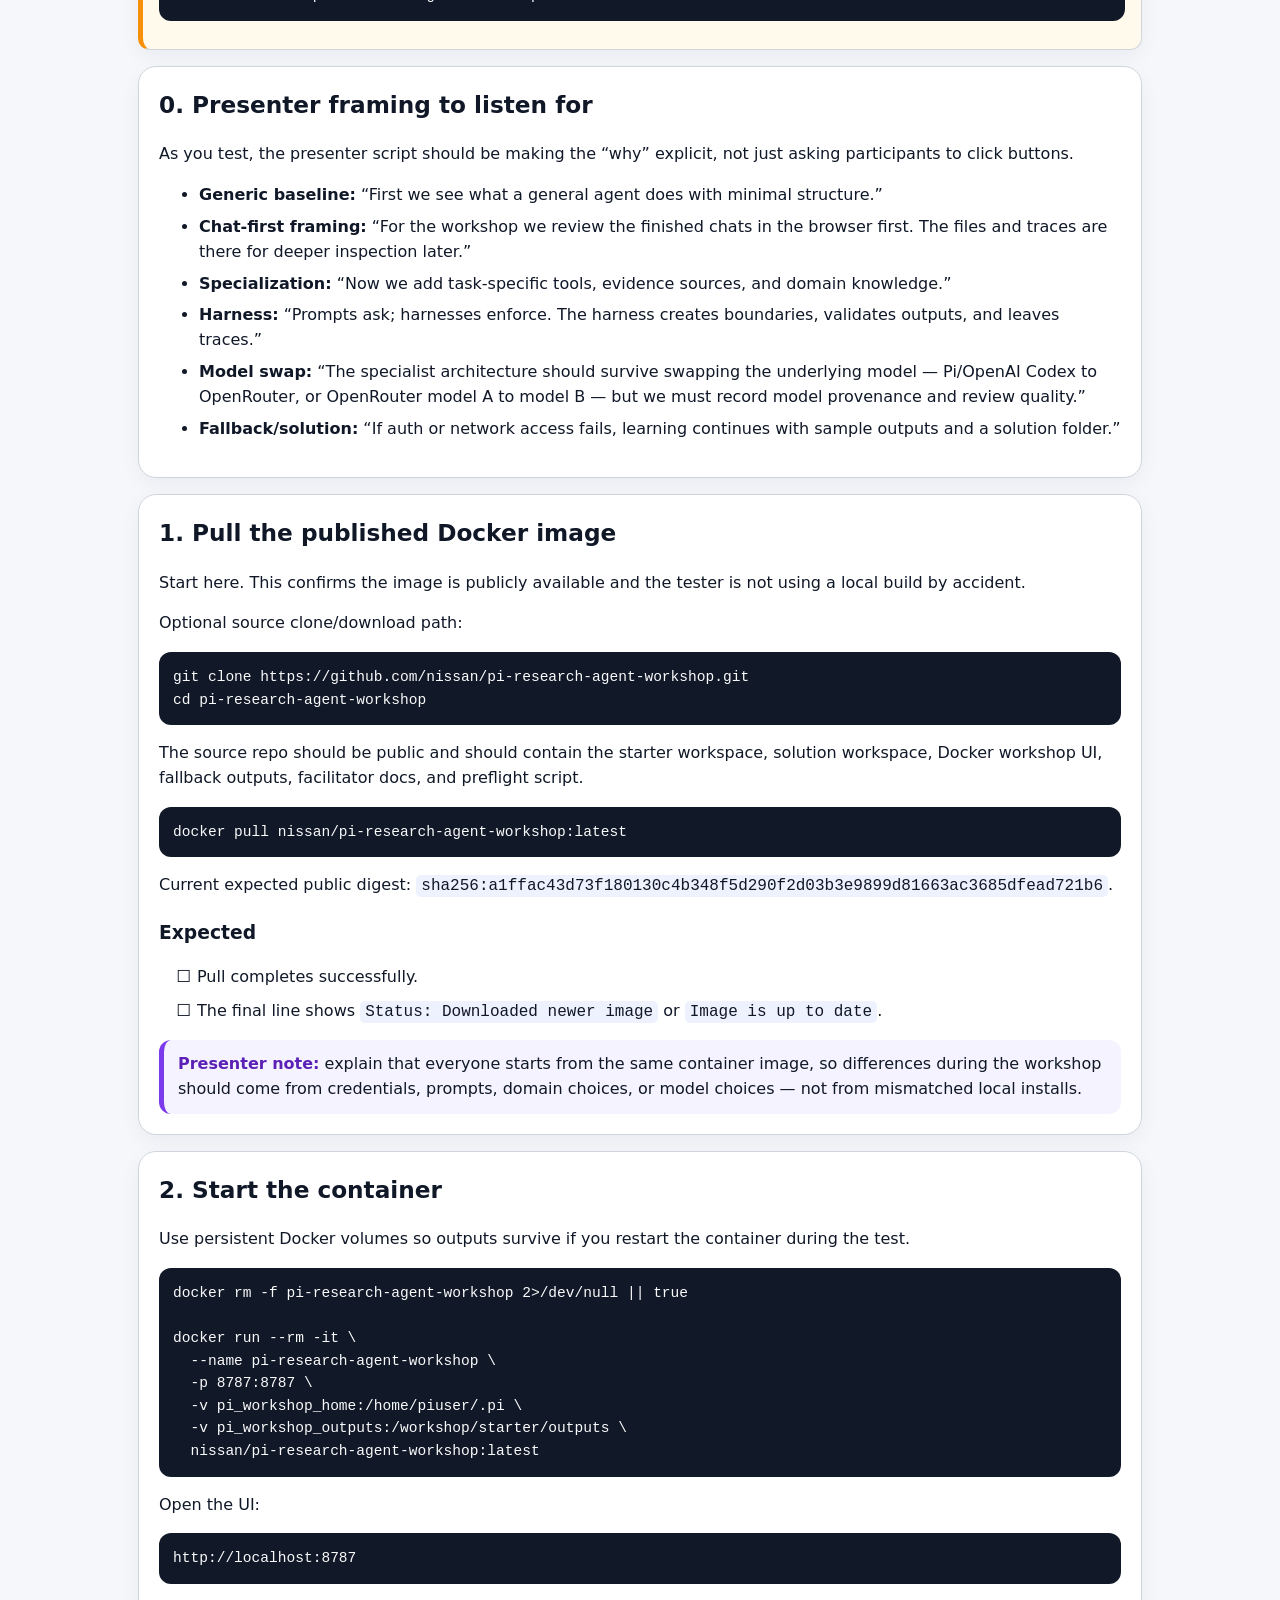
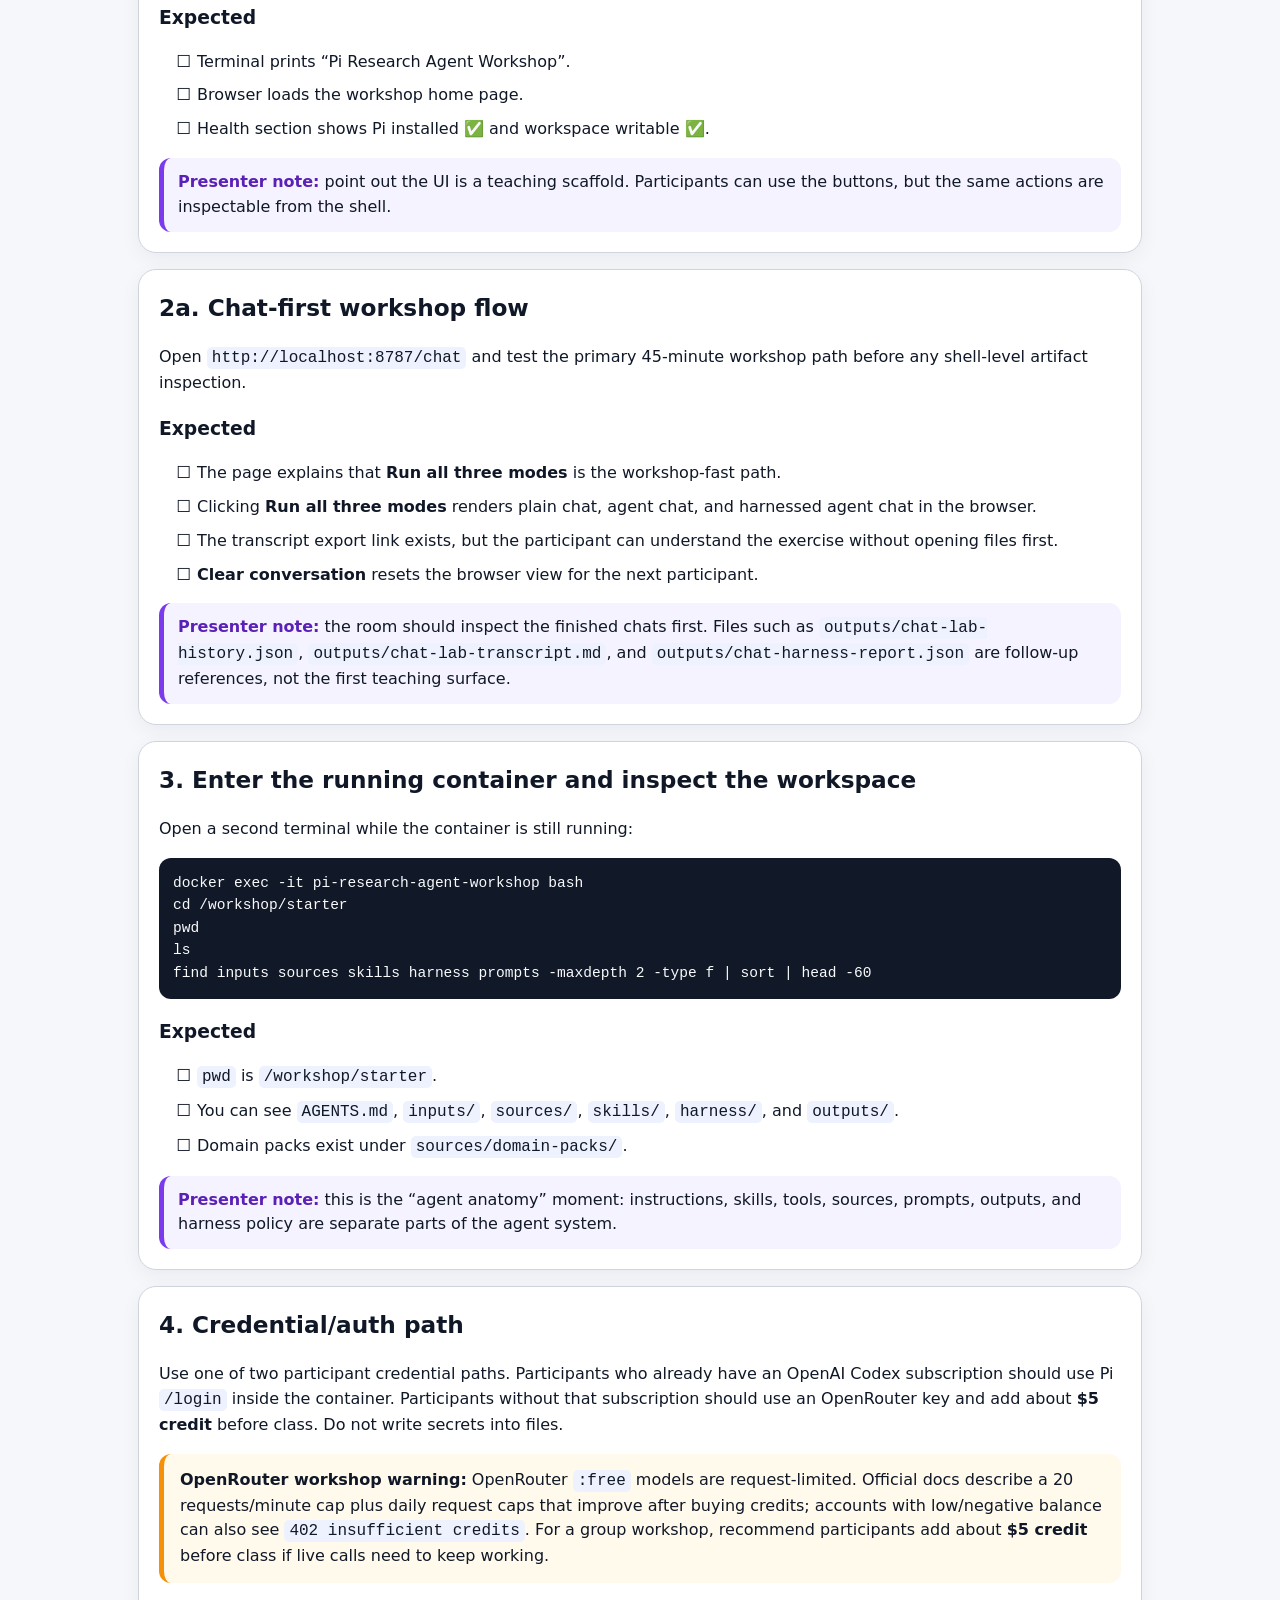
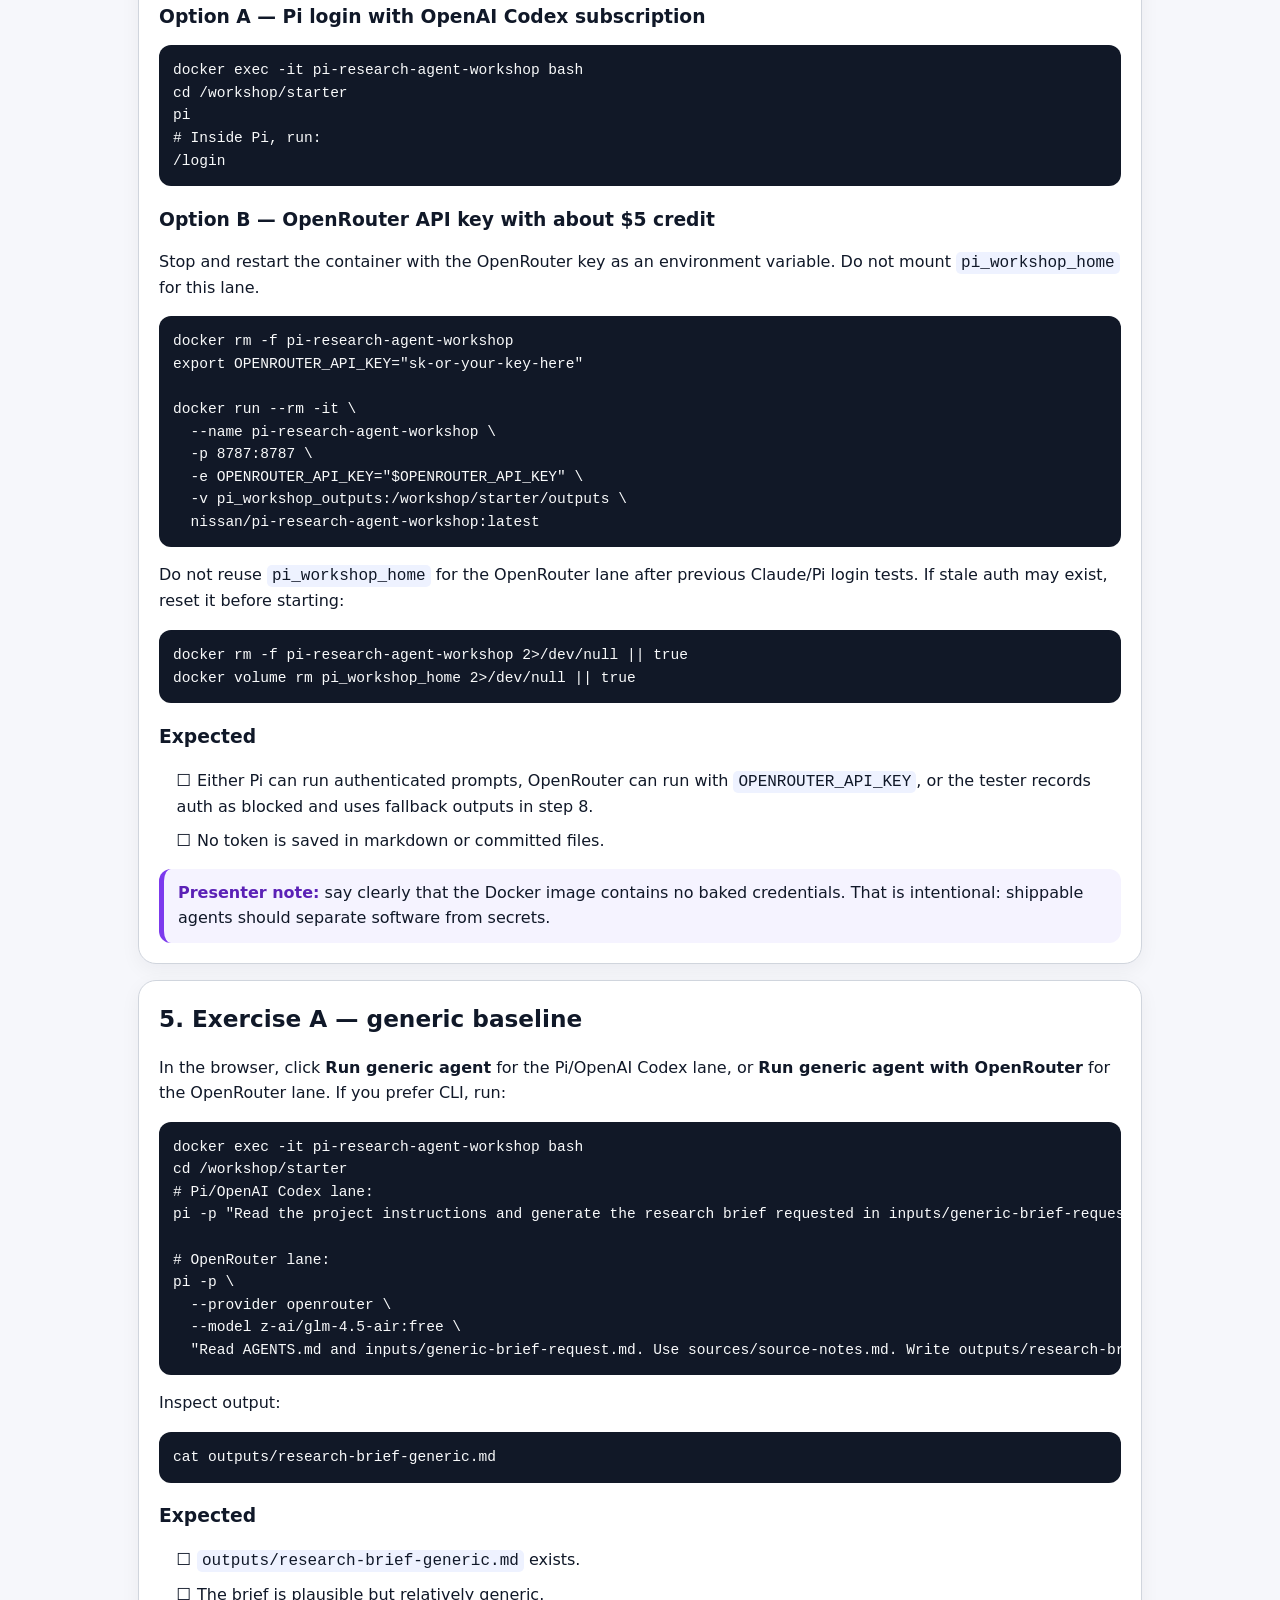
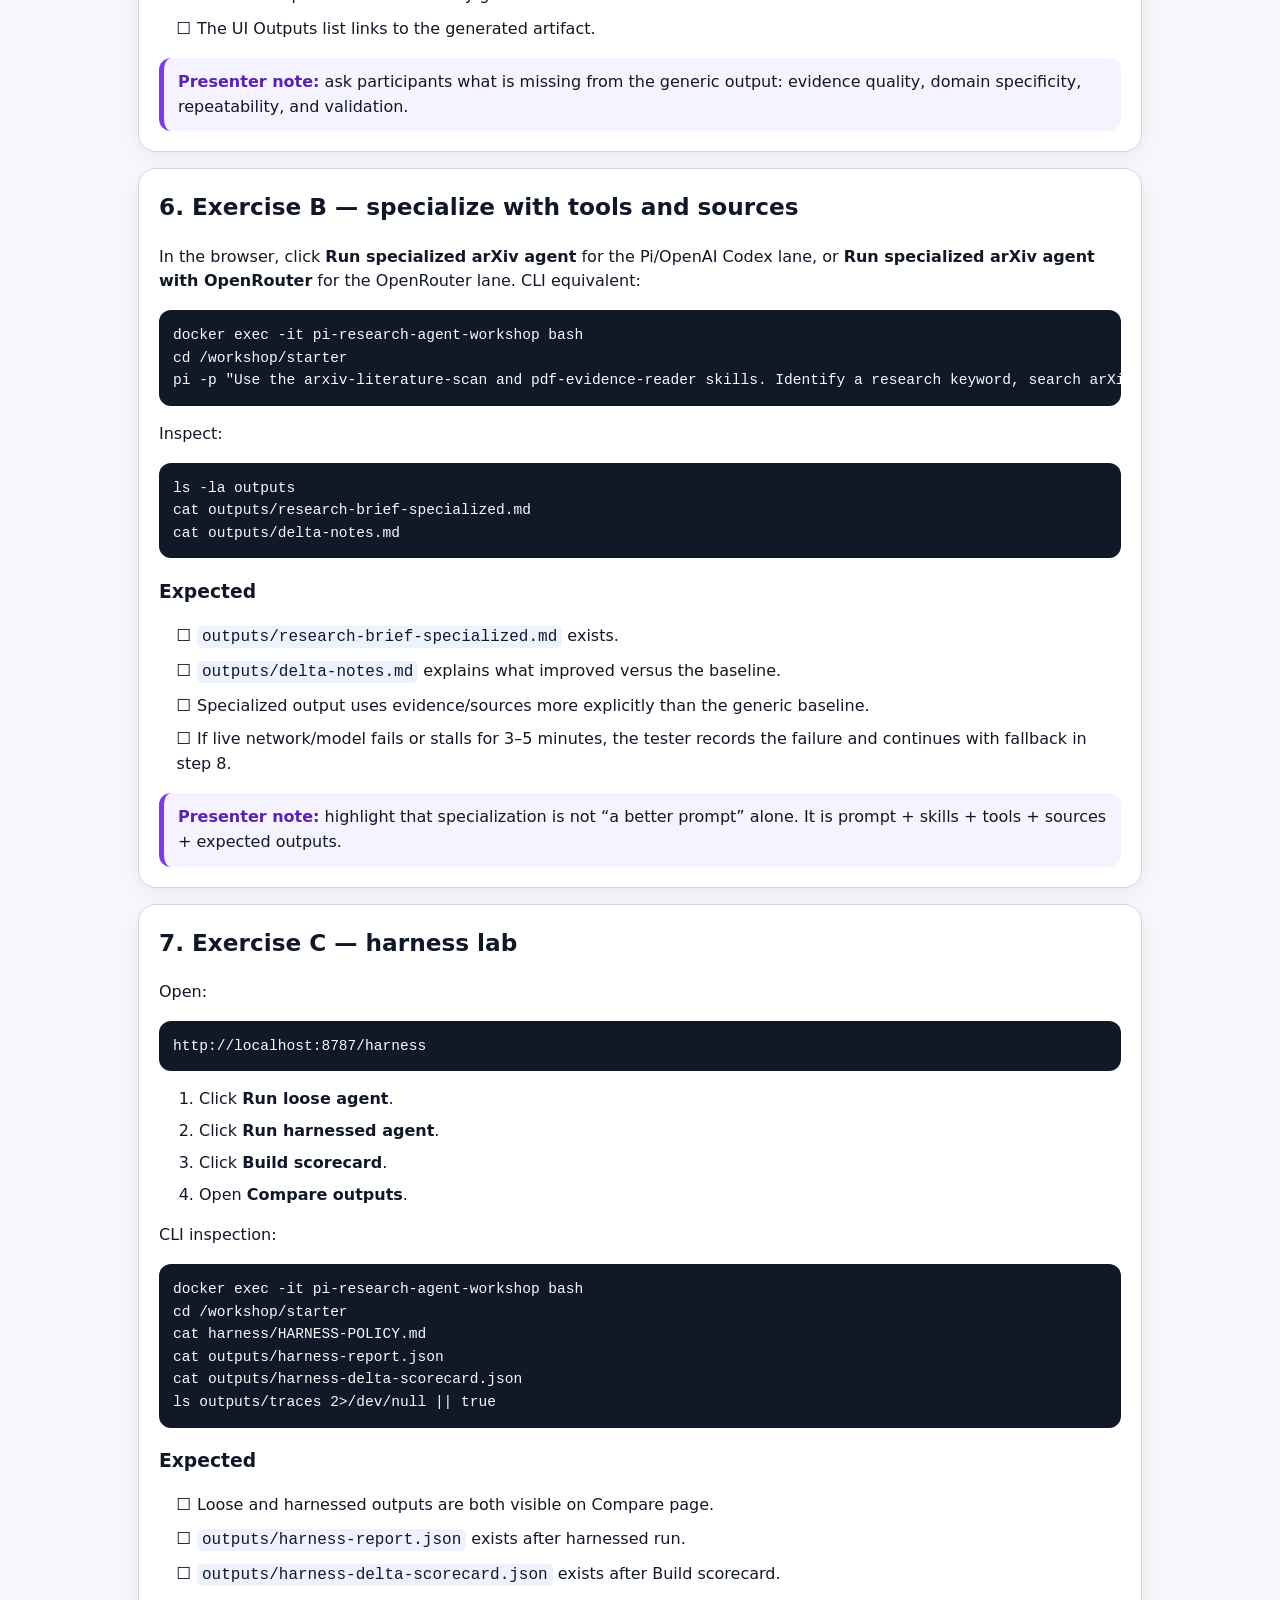
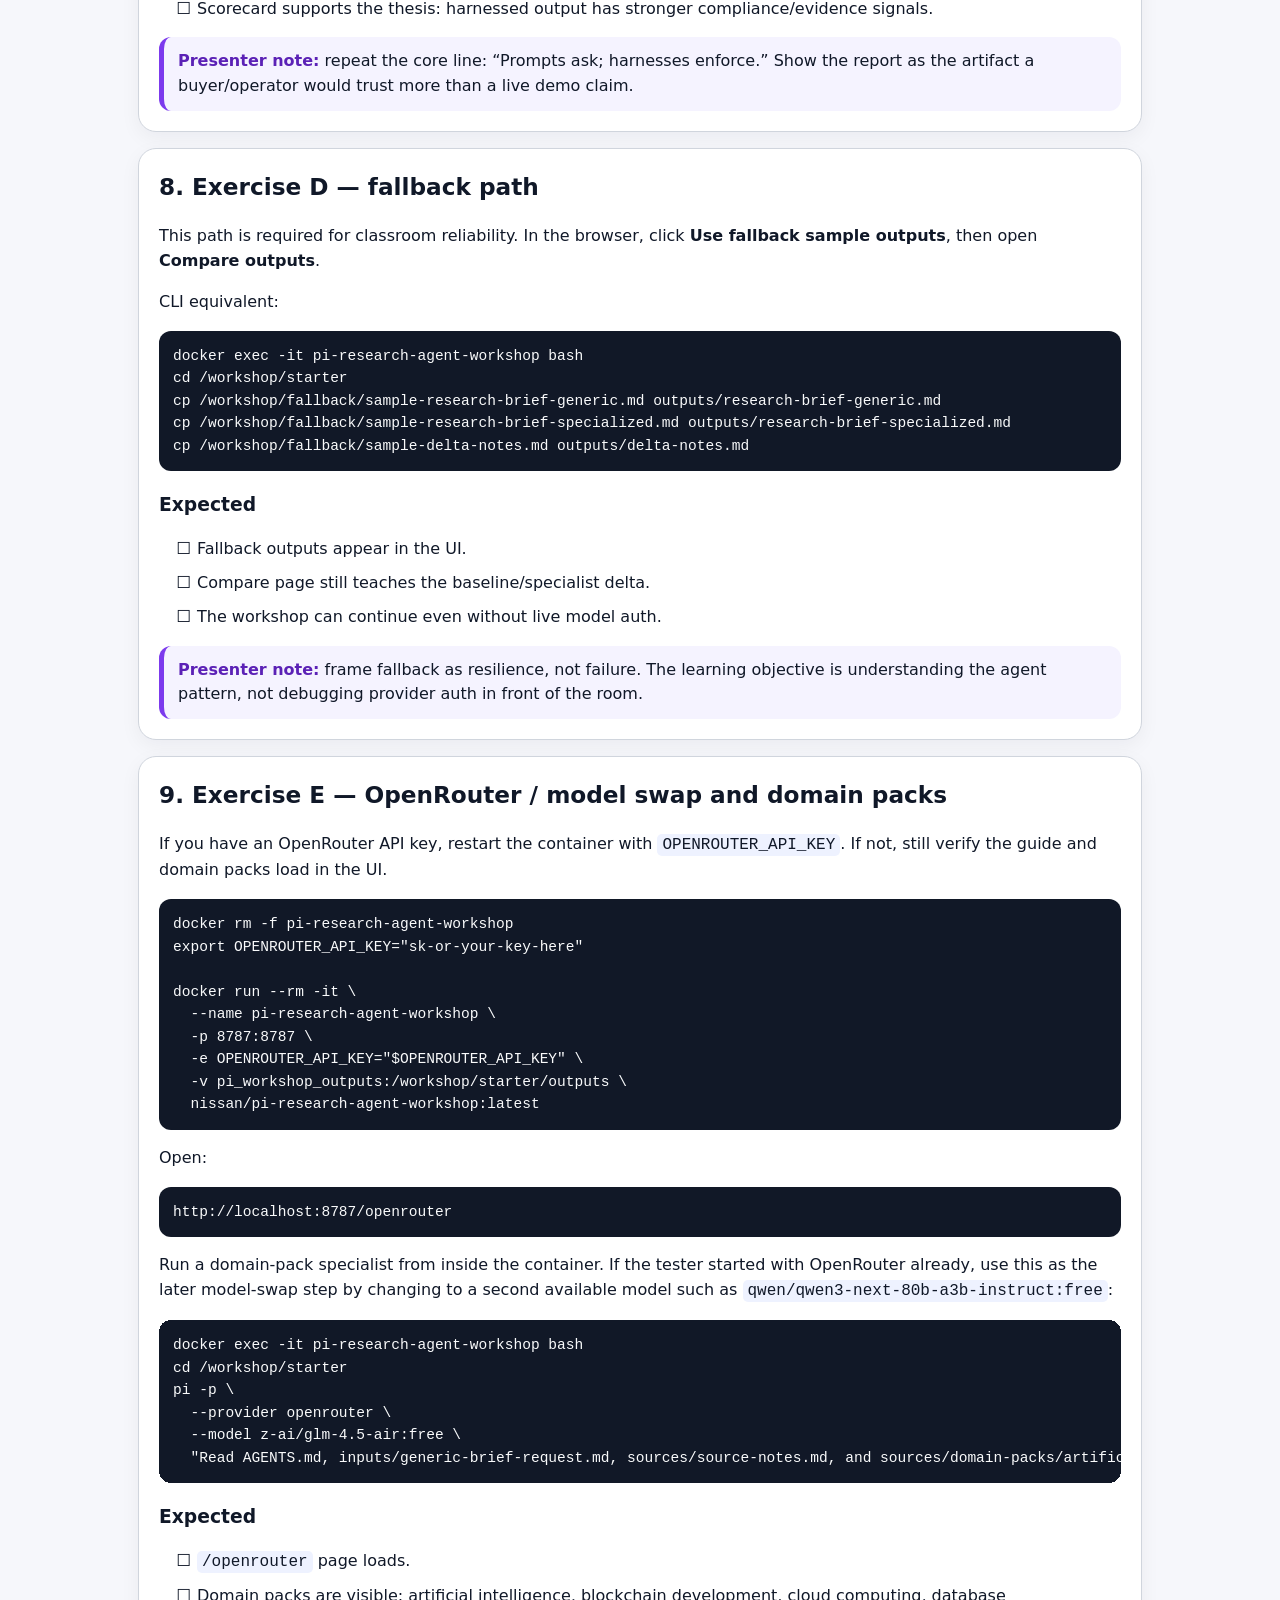
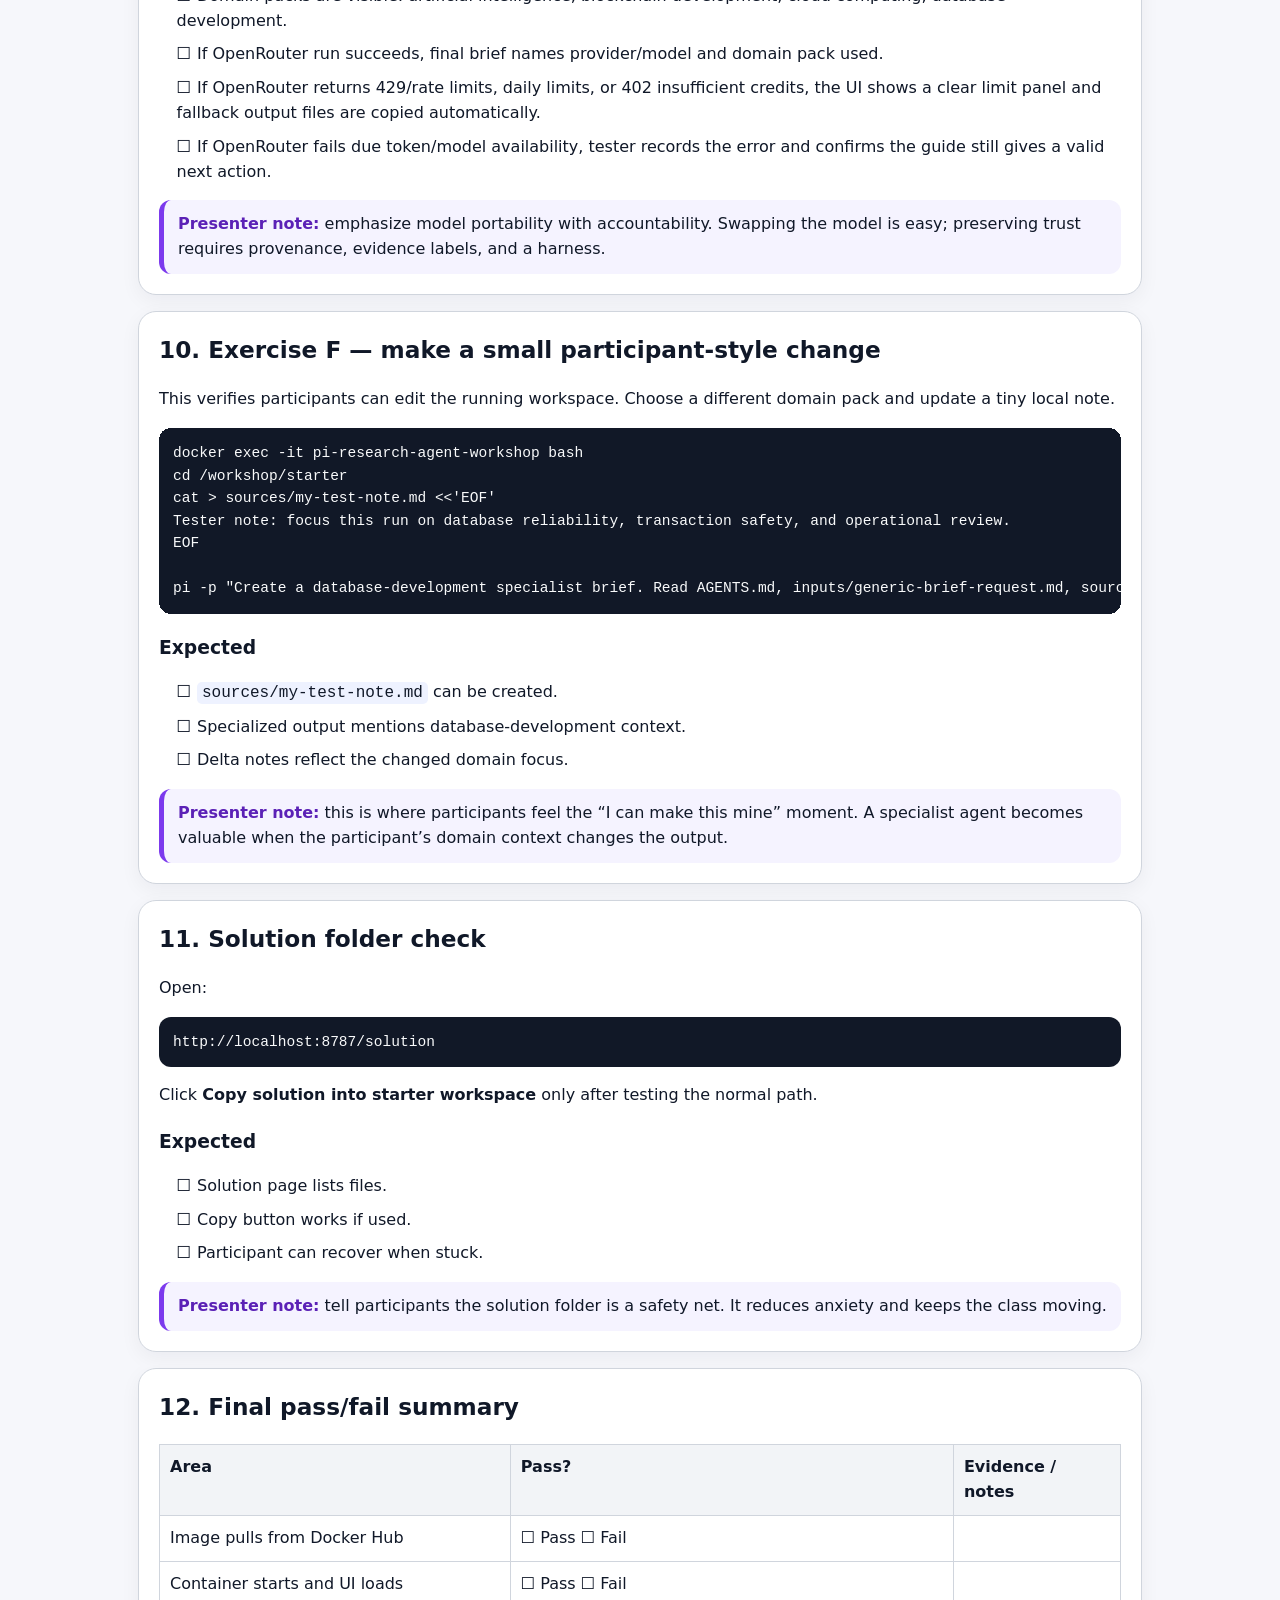
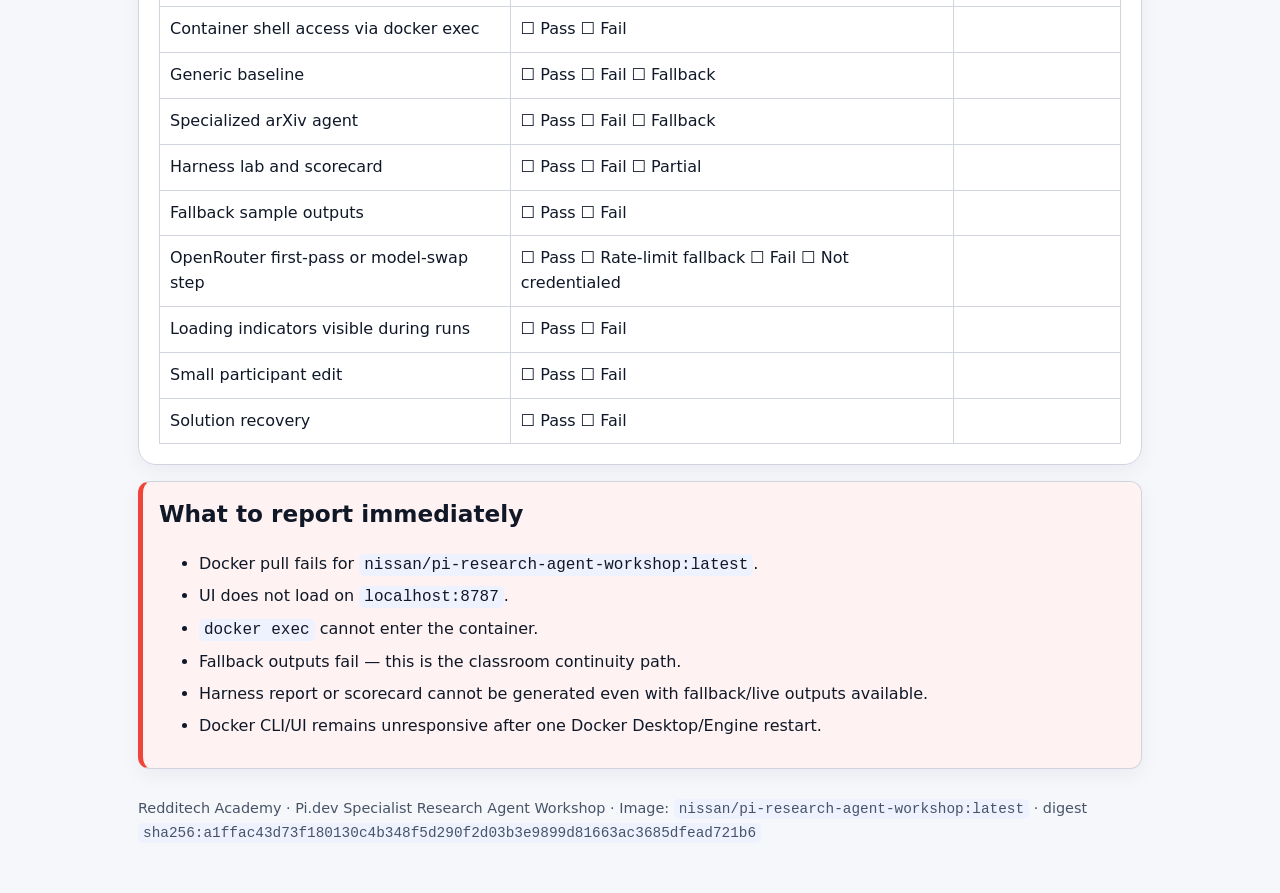
==== commit 51641800: "Refocus Chat Lab on workshop-first flow" ====
--- a/participant-tester-worksheet/index.html
+++ b/participant-tester-worksheet/index.html
@@ -51,6 +51,10 @@
     <strong>Goal for the tester:</strong> confirm a participant can pull the published image, start it, enter the running container when needed, run each learning exercise, and record whether the expected outputs appear.
   </section>
 
+  <section class="card presenter">
+    <strong>45-minute workshop note:</strong> the primary participant experience is now the browser-level Chat Lab. Verify that the room can open <code>/chat</code>, click <strong>Run all three modes</strong>, and review the finished conversations before anyone is pushed into file inspection. Treat output files and traces as secondary, post-workshop exploration.
+  </section>
+
 
   <section class="card warn callout">
     <h2>Troubleshooting FAQ added</h2>
@@ -82,6 +86,7 @@
     <p>As you test, the presenter script should be making the “why” explicit, not just asking participants to click buttons.</p>
     <ul>
       <li><strong>Generic baseline:</strong> “First we see what a general agent does with minimal structure.”</li>
+      <li><strong>Chat-first framing:</strong> “For the workshop we review the finished chats in the browser first. The files and traces are there for deeper inspection later.”</li>
       <li><strong>Specialization:</strong> “Now we add task-specific tools, evidence sources, and domain knowledge.”</li>
       <li><strong>Harness:</strong> “Prompts ask; harnesses enforce. The harness creates boundaries, validates outputs, and leaves traces.”</li>
       <li><strong>Model swap:</strong> “The specialist architecture should survive swapping the underlying model — Pi/OpenAI Codex to OpenRouter, or OpenRouter model A to model B — but we must record model provenance and review quality.”</li>
@@ -97,7 +102,7 @@
 cd pi-research-agent-workshop</code></pre>
     <p>The source repo should be public and should contain the starter workspace, solution workspace, Docker workshop UI, fallback outputs, facilitator docs, and preflight script.</p>
     <pre><code>docker pull nissan/pi-research-agent-workshop:latest</code></pre>
-    <p>Current expected public digest: <code>sha256:14162fca33e810037c6861dbbc059fed9cd0dc211cec93680c675efc5d2bdedd</code>.</p>
+    <p>Current expected public digest: <code>sha256:a1ffac43d73f180130c4b348f5d290f2d03b3e9899d81663ac3685dfead721b6</code>.</p>
     <h3>Expected</h3>
     <ul class="checklist"><li>Pull completes successfully.</li><li>The final line shows <code>Status: Downloaded newer image</code> or <code>Image is up to date</code>.</li></ul>
     <div class="presenter"><strong>Presenter note:</strong> explain that everyone starts from the same container image, so differences during the workshop should come from credentials, prompts, domain choices, or model choices — not from mismatched local installs.</div>
@@ -119,6 +124,14 @@
     <h3>Expected</h3>
     <ul class="checklist"><li>Terminal prints “Pi Research Agent Workshop”.</li><li>Browser loads the workshop home page.</li><li>Health section shows Pi installed ✅ and workspace writable ✅.</li></ul>
     <div class="presenter"><strong>Presenter note:</strong> point out the UI is a teaching scaffold. Participants can use the buttons, but the same actions are inspectable from the shell.</div>
+  </section>
+
+  <section class="card">
+    <h2>2a. Chat-first workshop flow</h2>
+    <p>Open <code>http://localhost:8787/chat</code> and test the primary 45-minute workshop path before any shell-level artifact inspection.</p>
+    <h3>Expected</h3>
+    <ul class="checklist"><li>The page explains that <strong>Run all three modes</strong> is the workshop-fast path.</li><li>Clicking <strong>Run all three modes</strong> renders plain chat, agent chat, and harnessed agent chat in the browser.</li><li>The transcript export link exists, but the participant can understand the exercise without opening files first.</li><li><strong>Clear conversation</strong> resets the browser view for the next participant.</li></ul>
+    <div class="presenter"><strong>Presenter note:</strong> the room should inspect the finished chats first. Files such as <code>outputs/chat-lab-history.json</code>, <code>outputs/chat-lab-transcript.md</code>, and <code>outputs/chat-harness-report.json</code> are follow-up references, not the first teaching surface.</div>
   </section>
 
   <section class="card">
@@ -317,7 +330,7 @@
     </ul>
   </section>
 
-  <p class="footer">Redditech Academy · Pi.dev Specialist Research Agent Workshop · Image: <code>nissan/pi-research-agent-workshop:latest</code> · digest <code>sha256:14162fca33e810037c6861dbbc059fed9cd0dc211cec93680c675efc5d2bdedd</code></p>
+  <p class="footer">Redditech Academy · Pi.dev Specialist Research Agent Workshop · Image: <code>nissan/pi-research-agent-workshop:latest</code> · digest <code>sha256:a1ffac43d73f180130c4b348f5d290f2d03b3e9899d81663ac3685dfead721b6</code></p>
 </main>
 </body>
 </html>
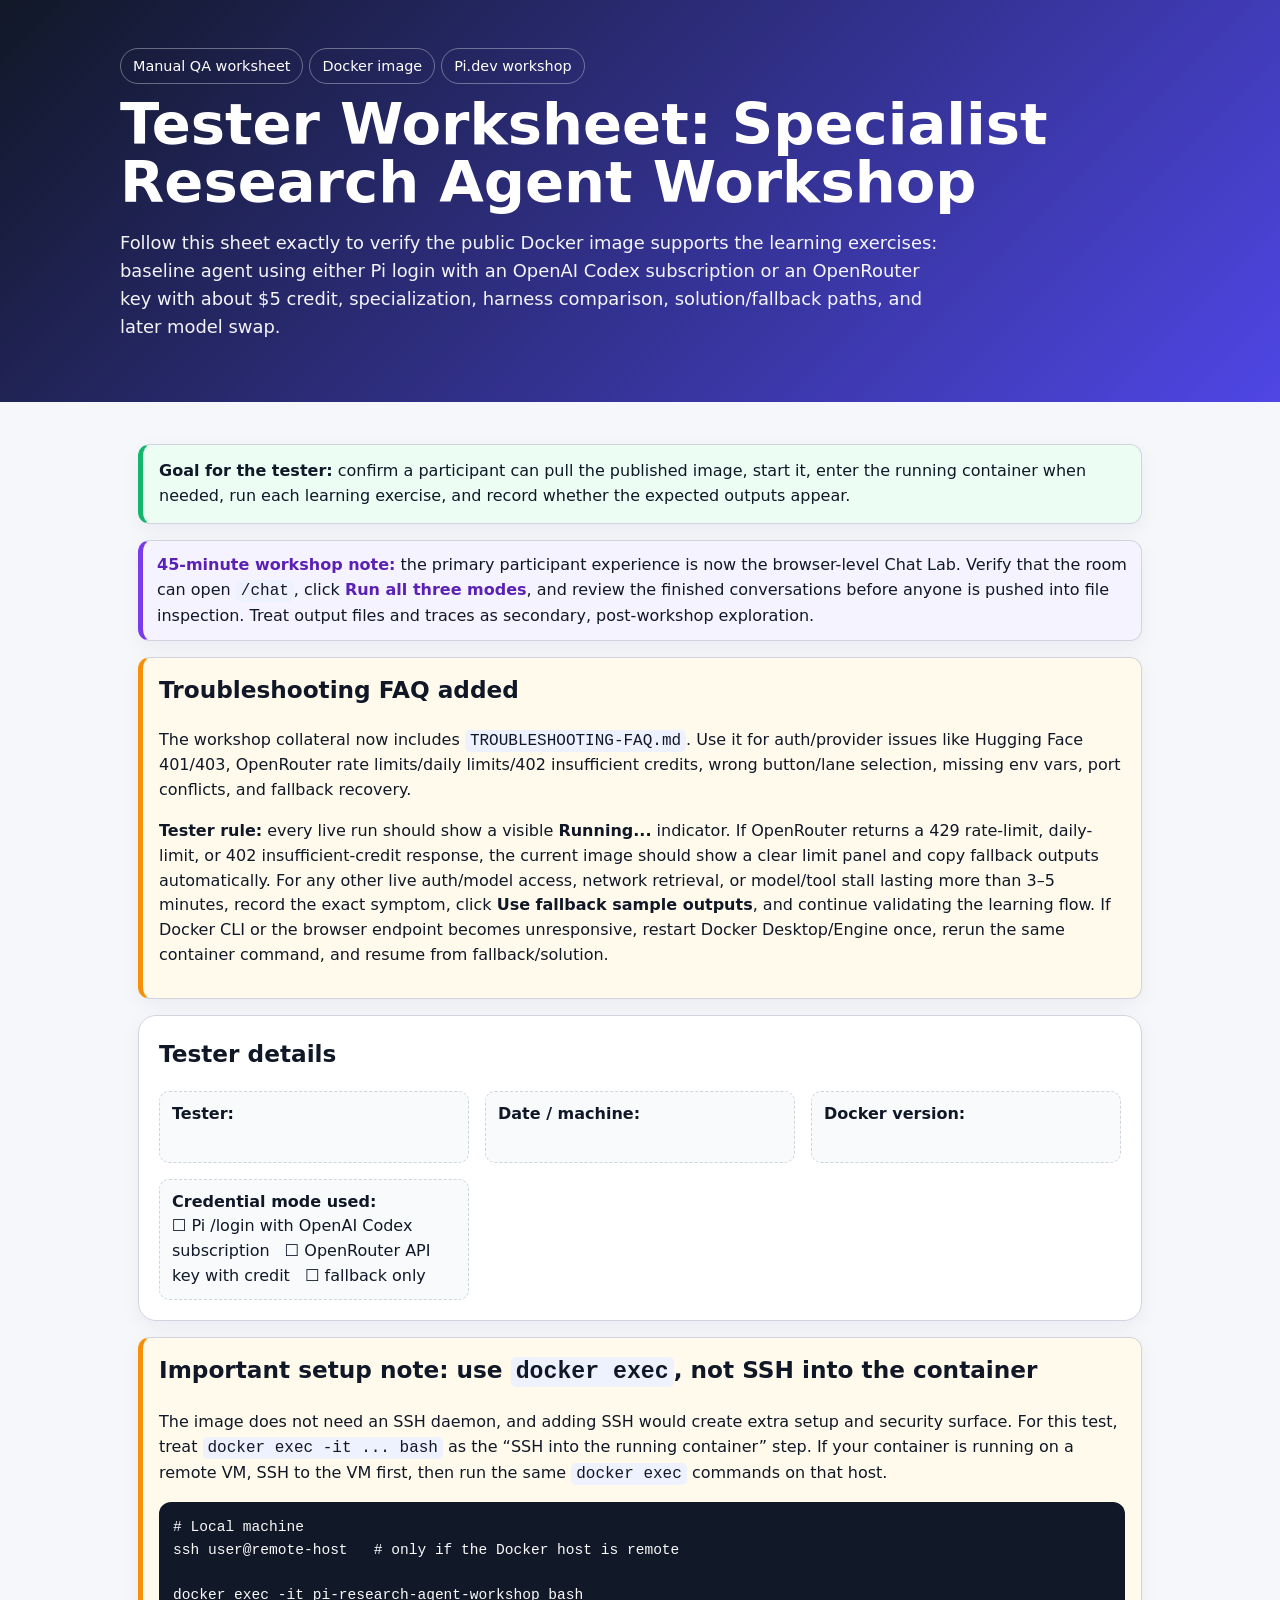
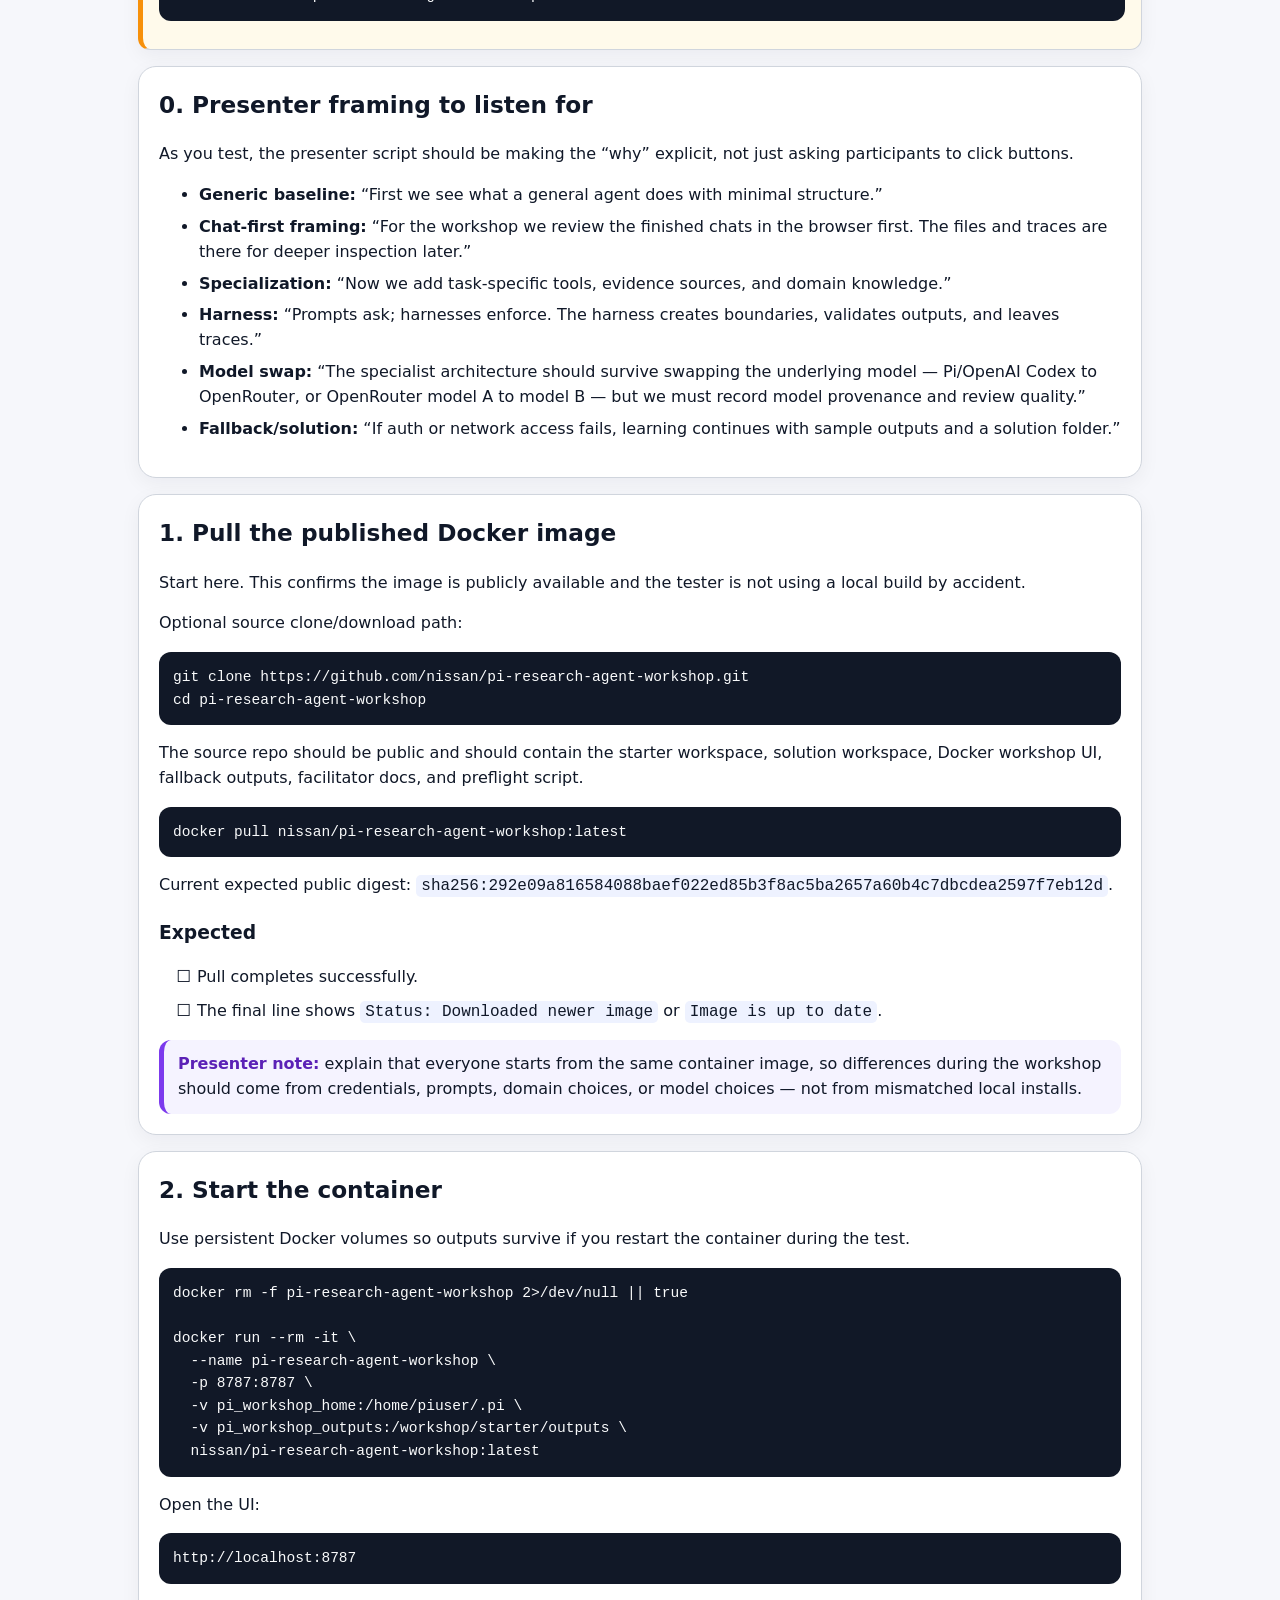
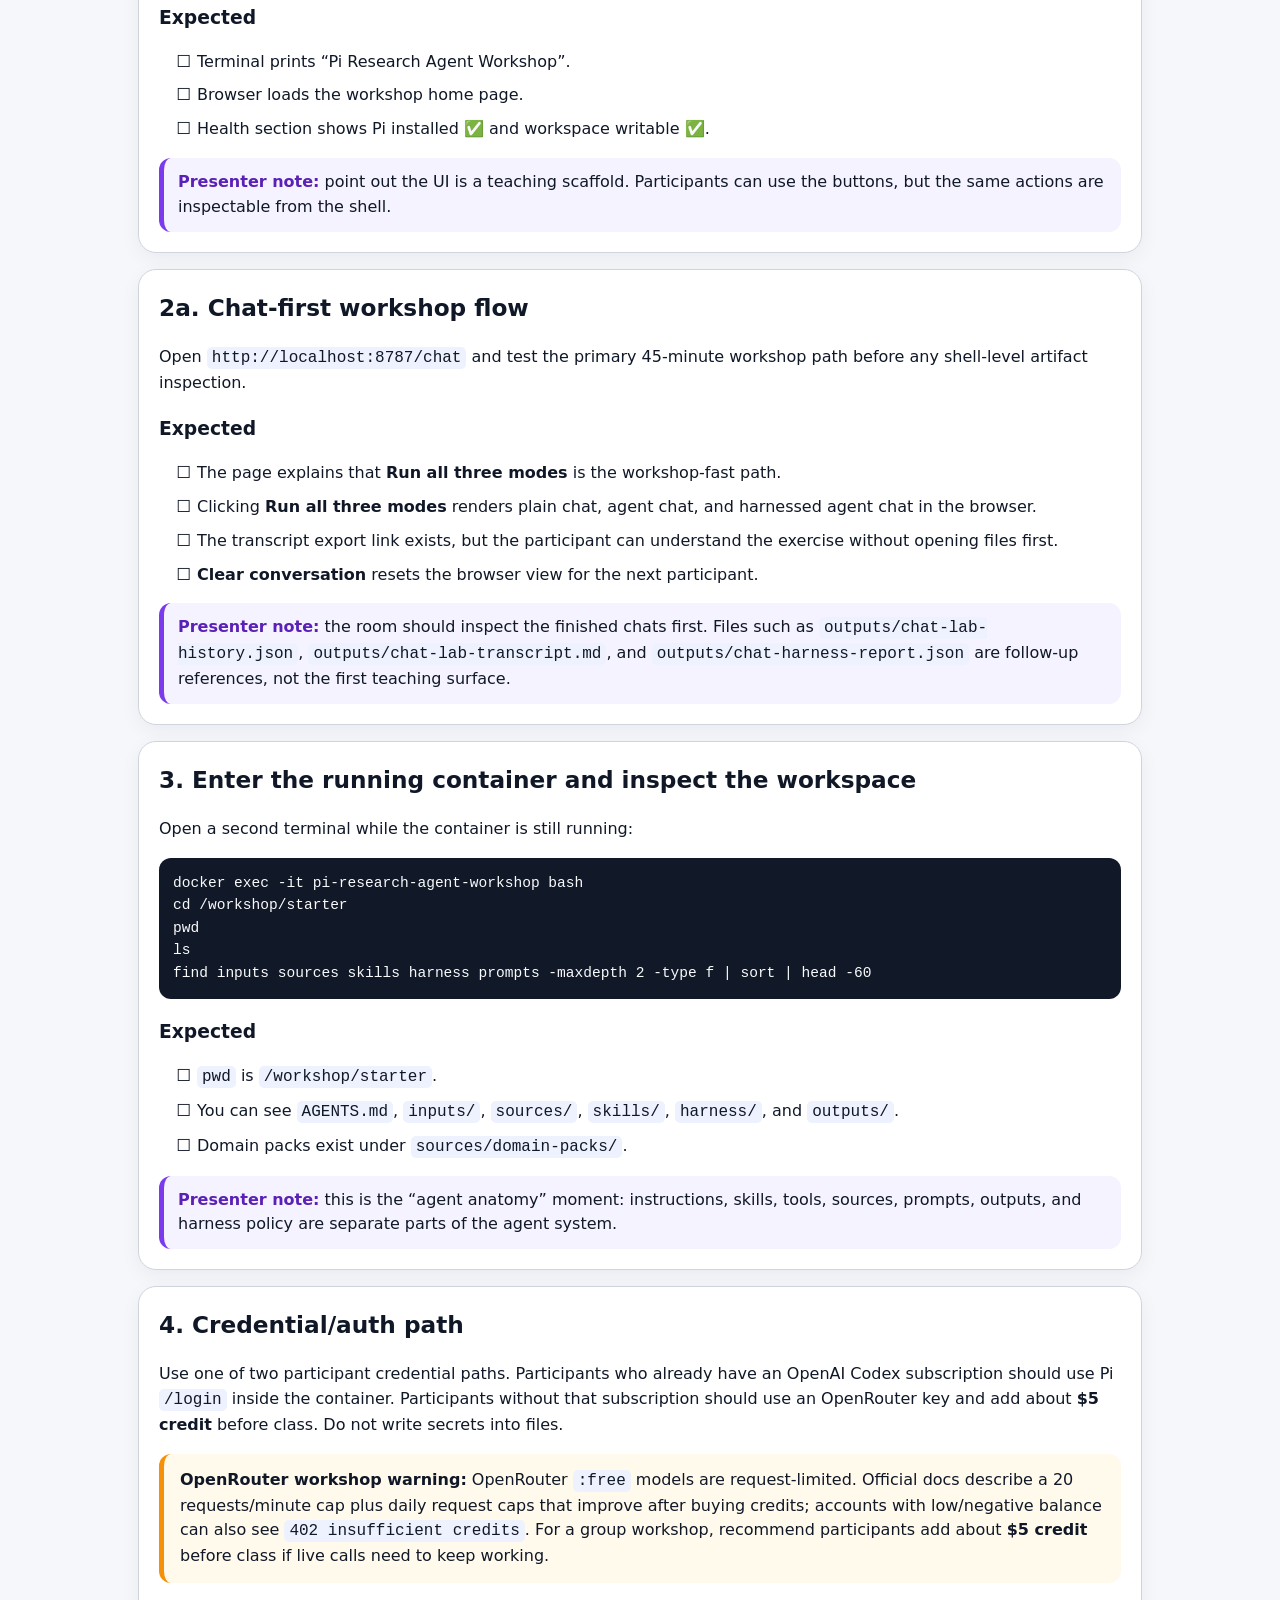
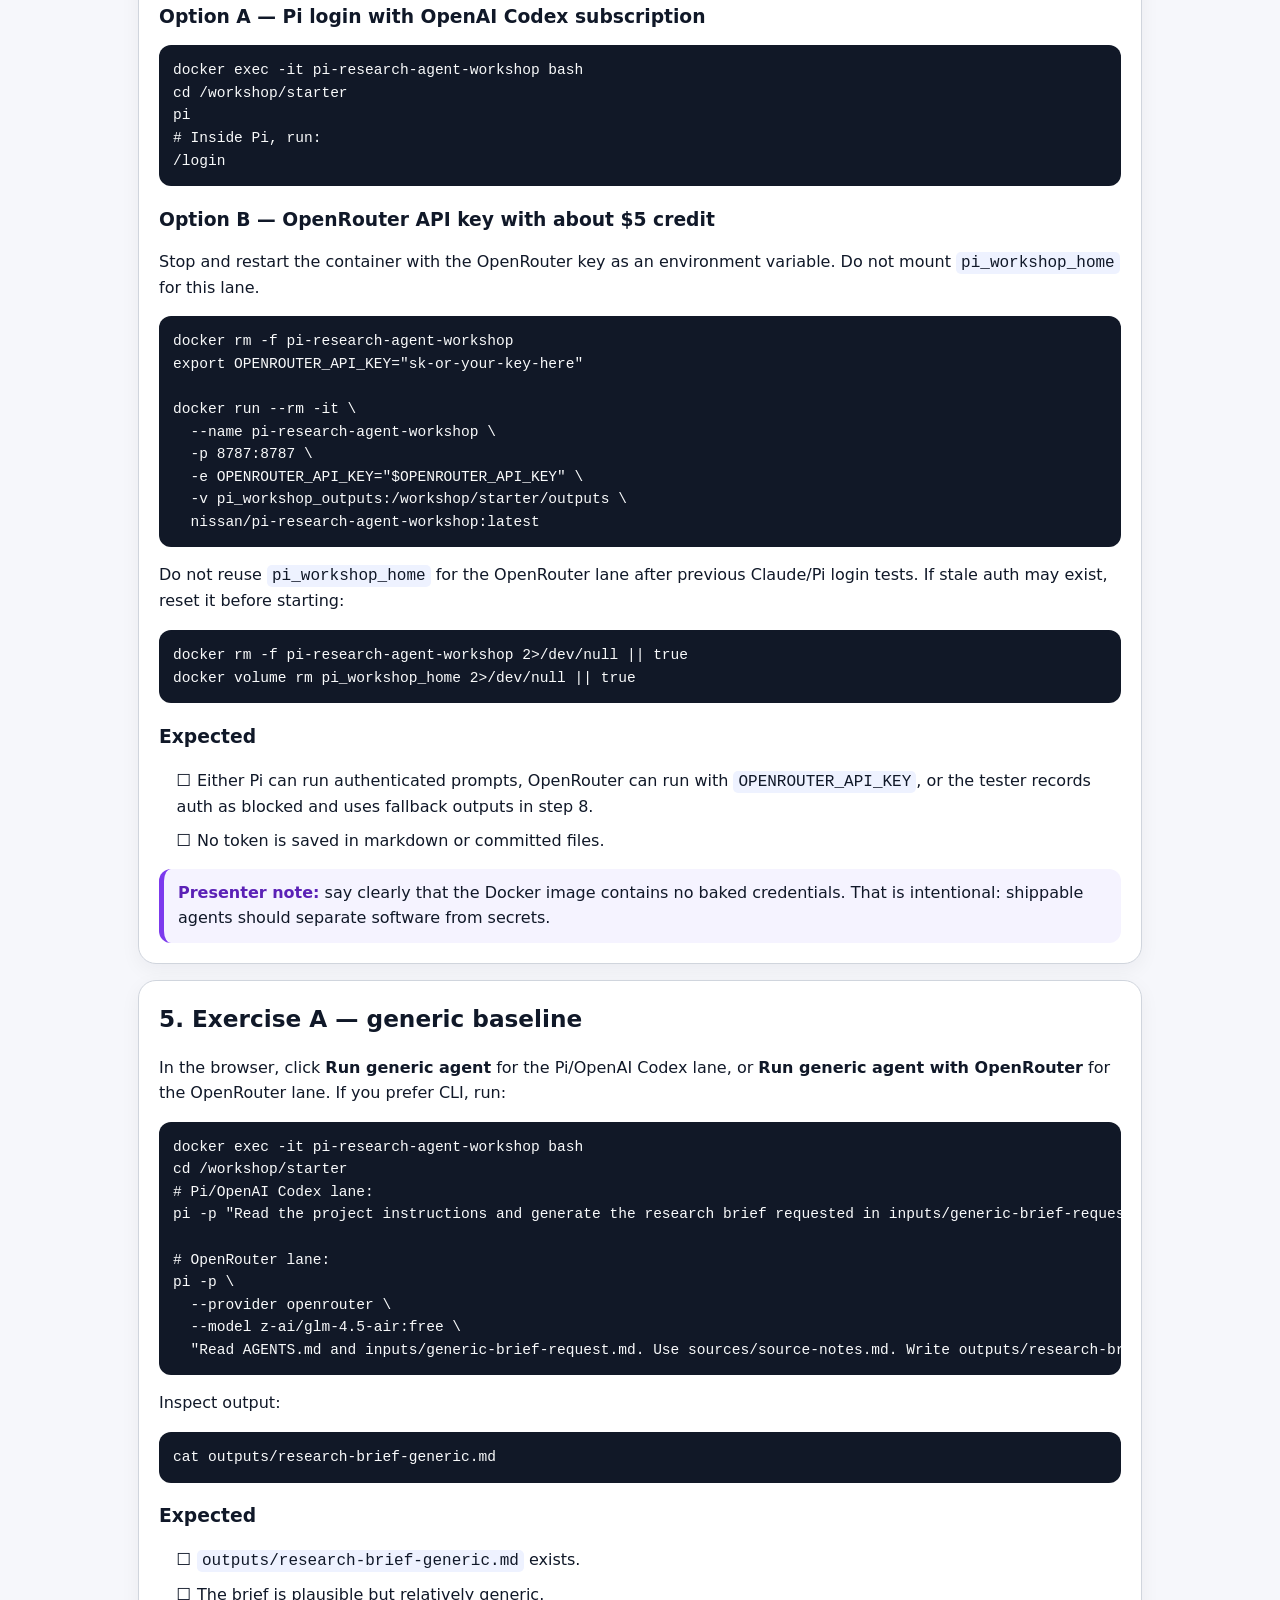
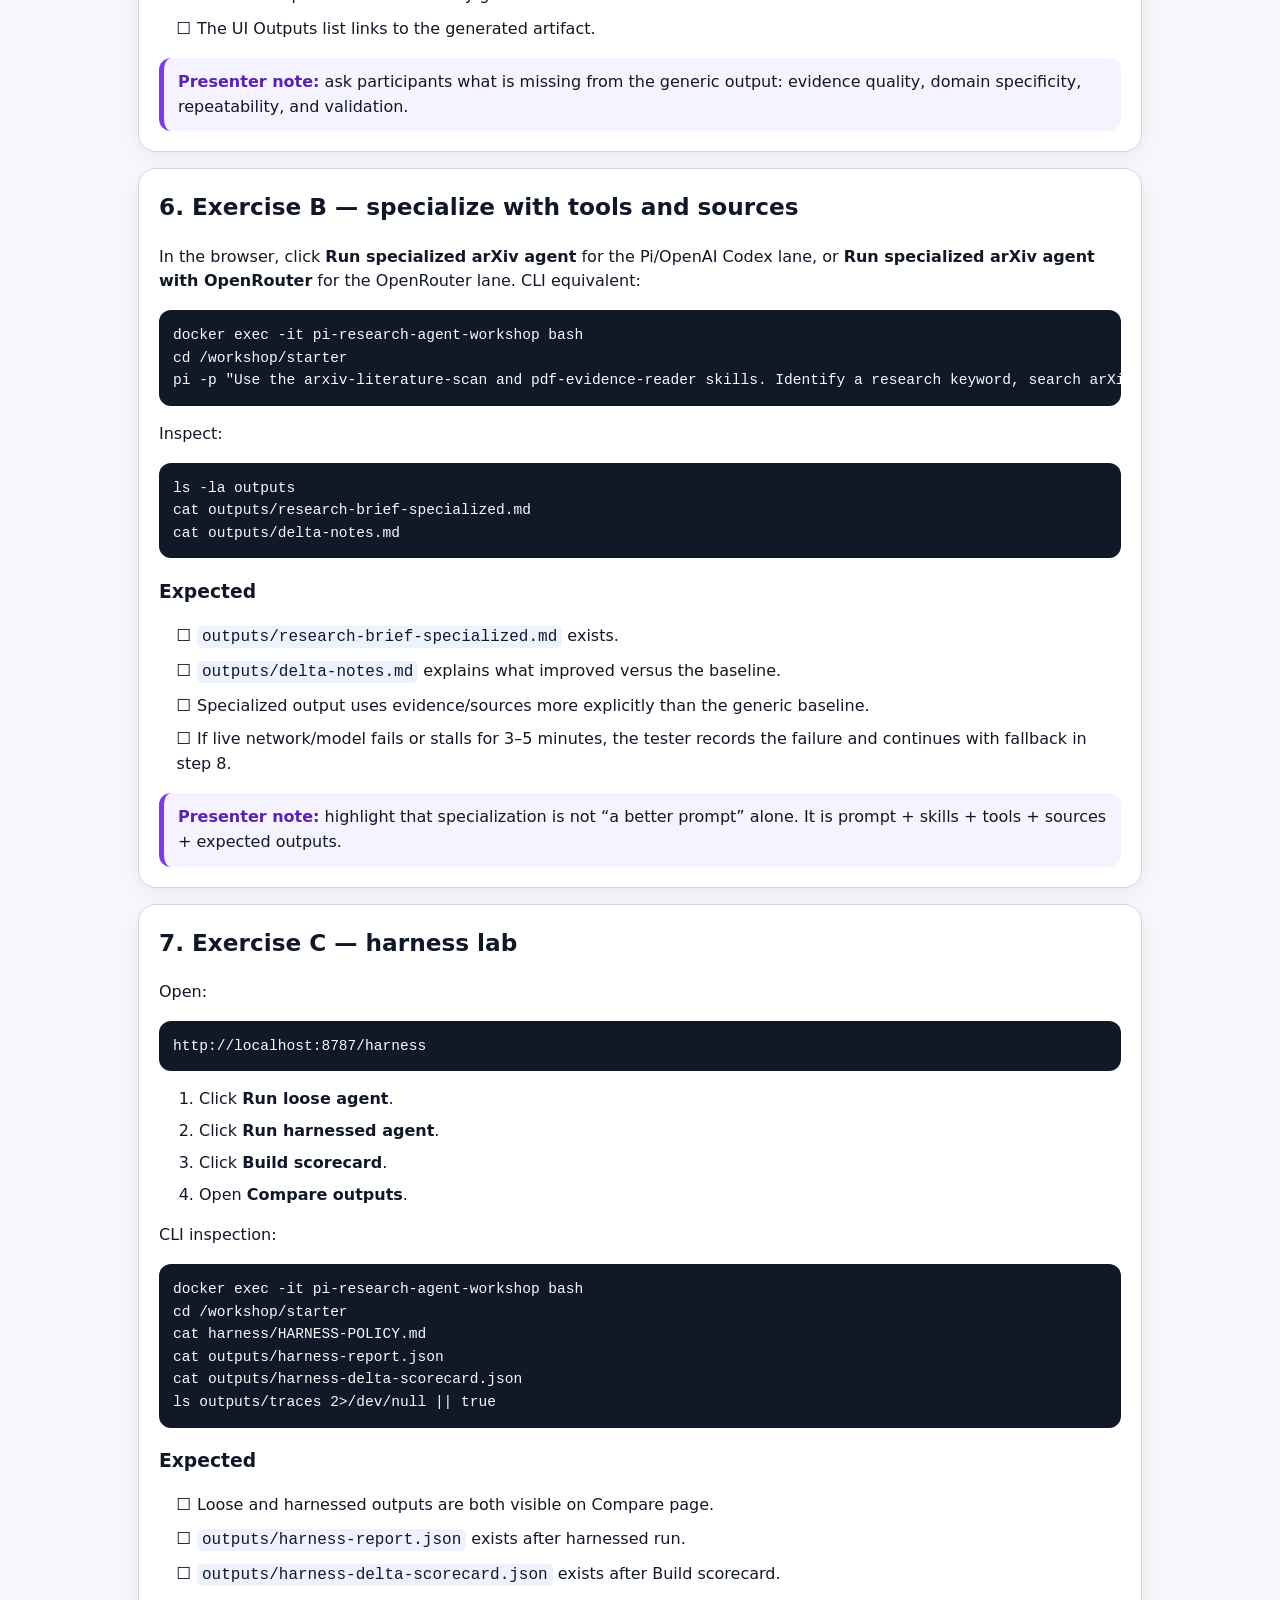
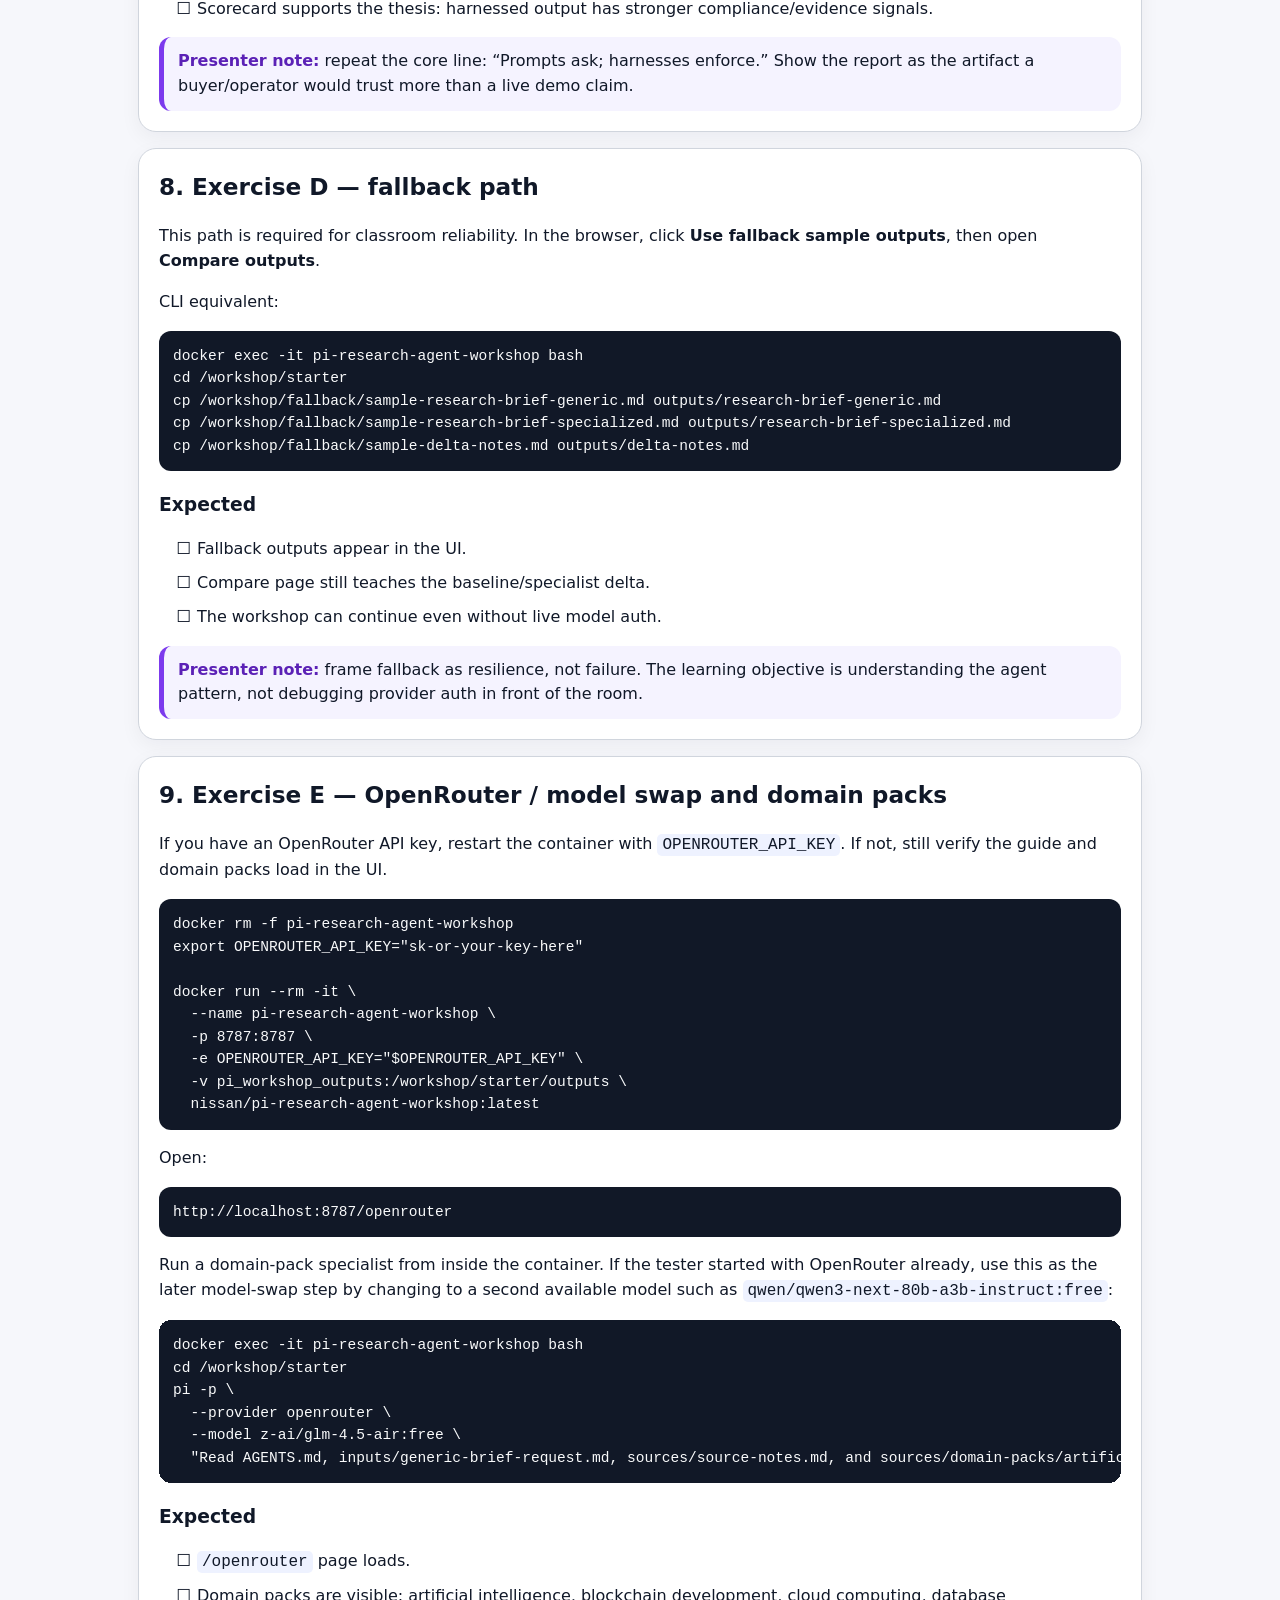
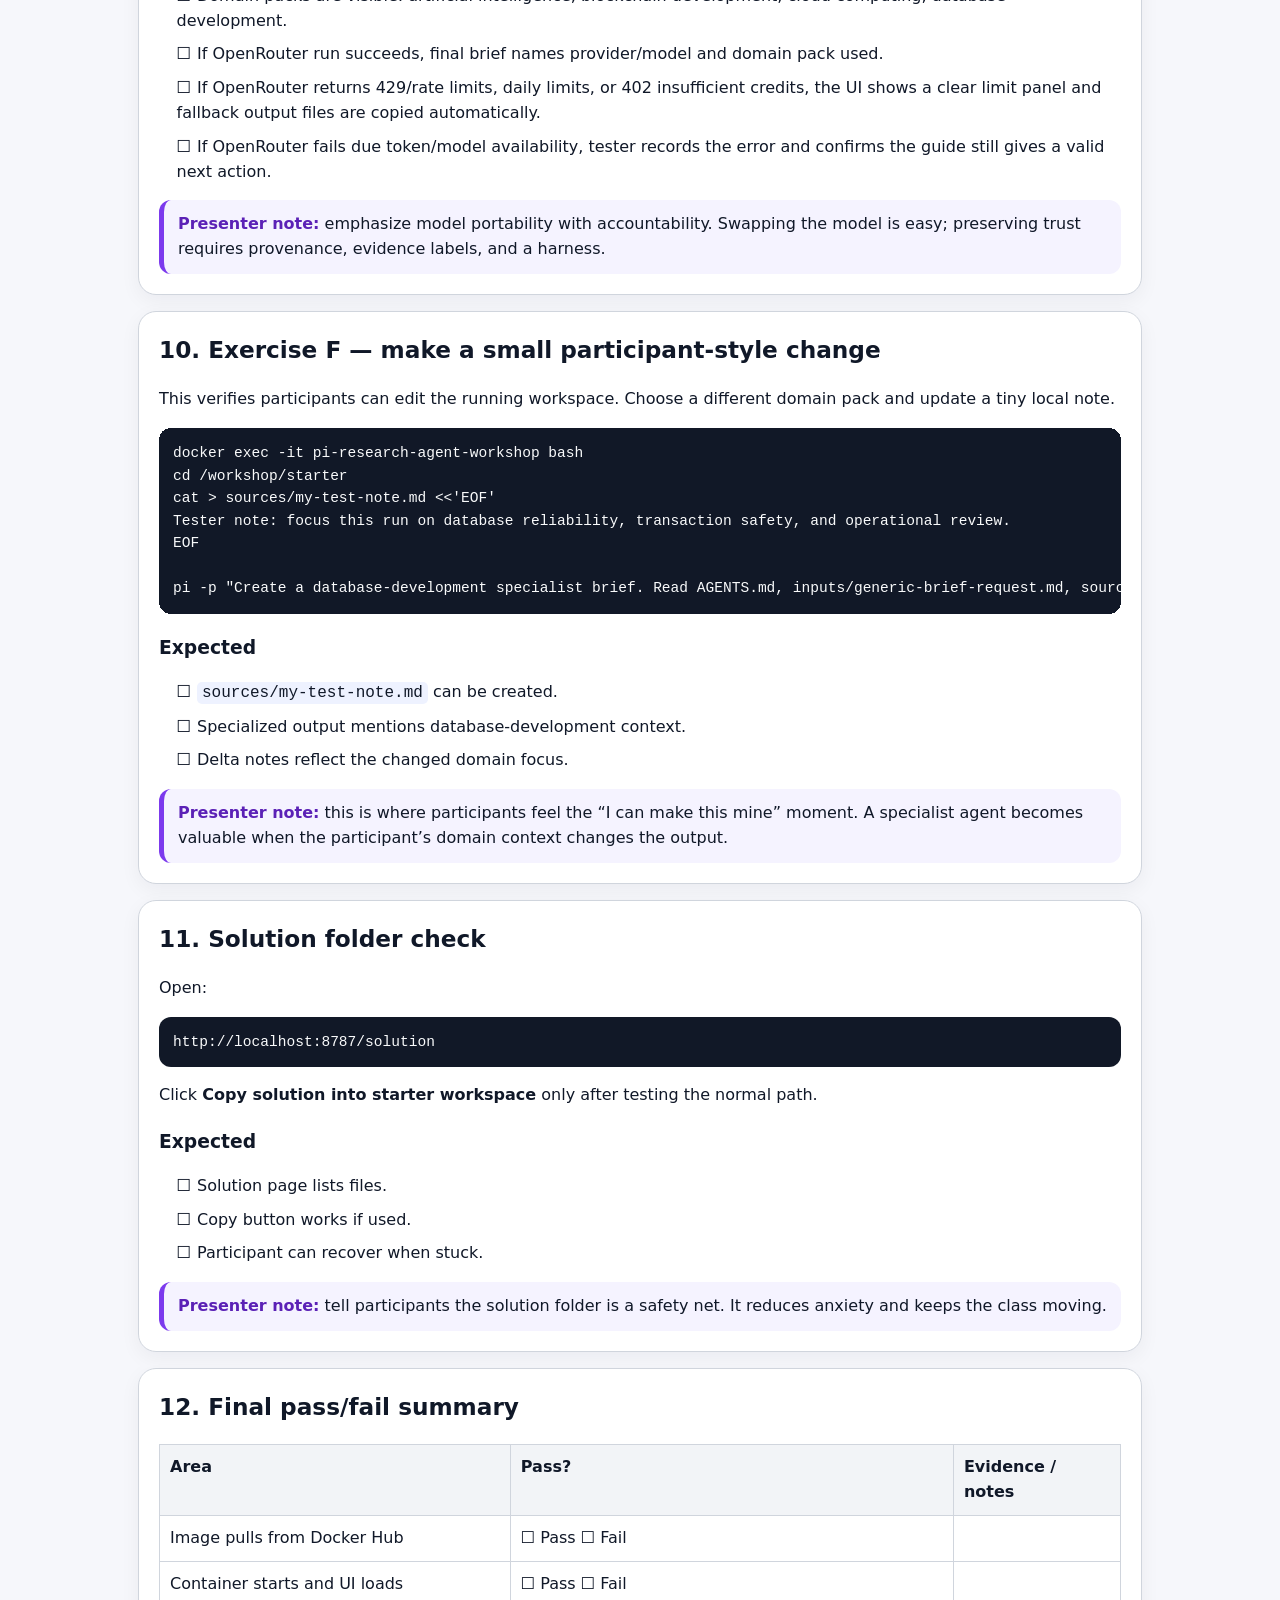
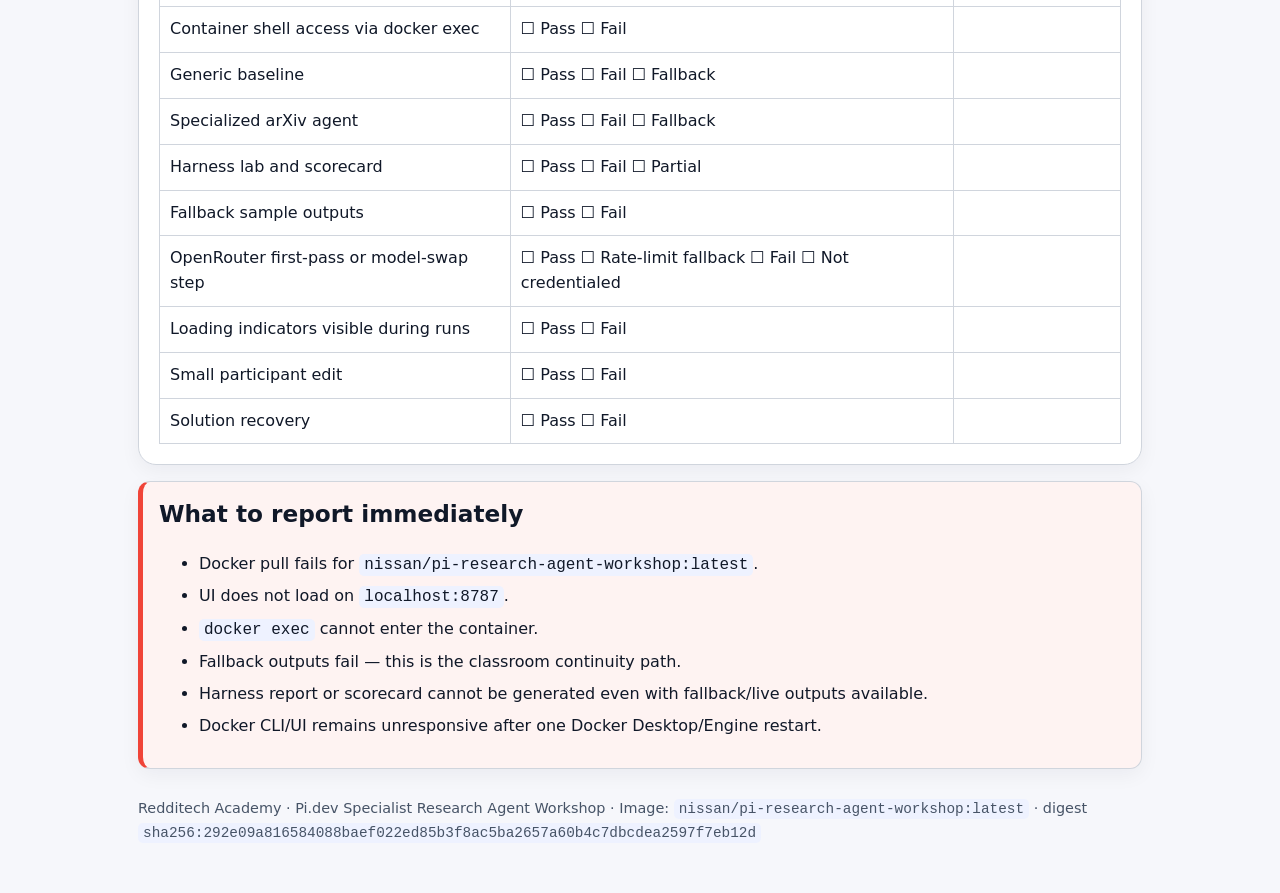
==== commit edad991f: "Refresh workshop digest and preflight links" ====
--- a/participant-tester-worksheet/index.html
+++ b/participant-tester-worksheet/index.html
@@ -102,7 +102,7 @@
 cd pi-research-agent-workshop</code></pre>
     <p>The source repo should be public and should contain the starter workspace, solution workspace, Docker workshop UI, fallback outputs, facilitator docs, and preflight script.</p>
     <pre><code>docker pull nissan/pi-research-agent-workshop:latest</code></pre>
-    <p>Current expected public digest: <code>sha256:a1ffac43d73f180130c4b348f5d290f2d03b3e9899d81663ac3685dfead721b6</code>.</p>
+    <p>Current expected public digest: <code>sha256:292e09a816584088baef022ed85b3f8ac5ba2657a60b4c7dbcdea2597f7eb12d</code>.</p>
     <h3>Expected</h3>
     <ul class="checklist"><li>Pull completes successfully.</li><li>The final line shows <code>Status: Downloaded newer image</code> or <code>Image is up to date</code>.</li></ul>
     <div class="presenter"><strong>Presenter note:</strong> explain that everyone starts from the same container image, so differences during the workshop should come from credentials, prompts, domain choices, or model choices — not from mismatched local installs.</div>
@@ -330,7 +330,7 @@
     </ul>
   </section>
 
-  <p class="footer">Redditech Academy · Pi.dev Specialist Research Agent Workshop · Image: <code>nissan/pi-research-agent-workshop:latest</code> · digest <code>sha256:a1ffac43d73f180130c4b348f5d290f2d03b3e9899d81663ac3685dfead721b6</code></p>
+  <p class="footer">Redditech Academy · Pi.dev Specialist Research Agent Workshop · Image: <code>nissan/pi-research-agent-workshop:latest</code> · digest <code>sha256:292e09a816584088baef022ed85b3f8ac5ba2657a60b4c7dbcdea2597f7eb12d</code></p>
 </main>
 </body>
 </html>
